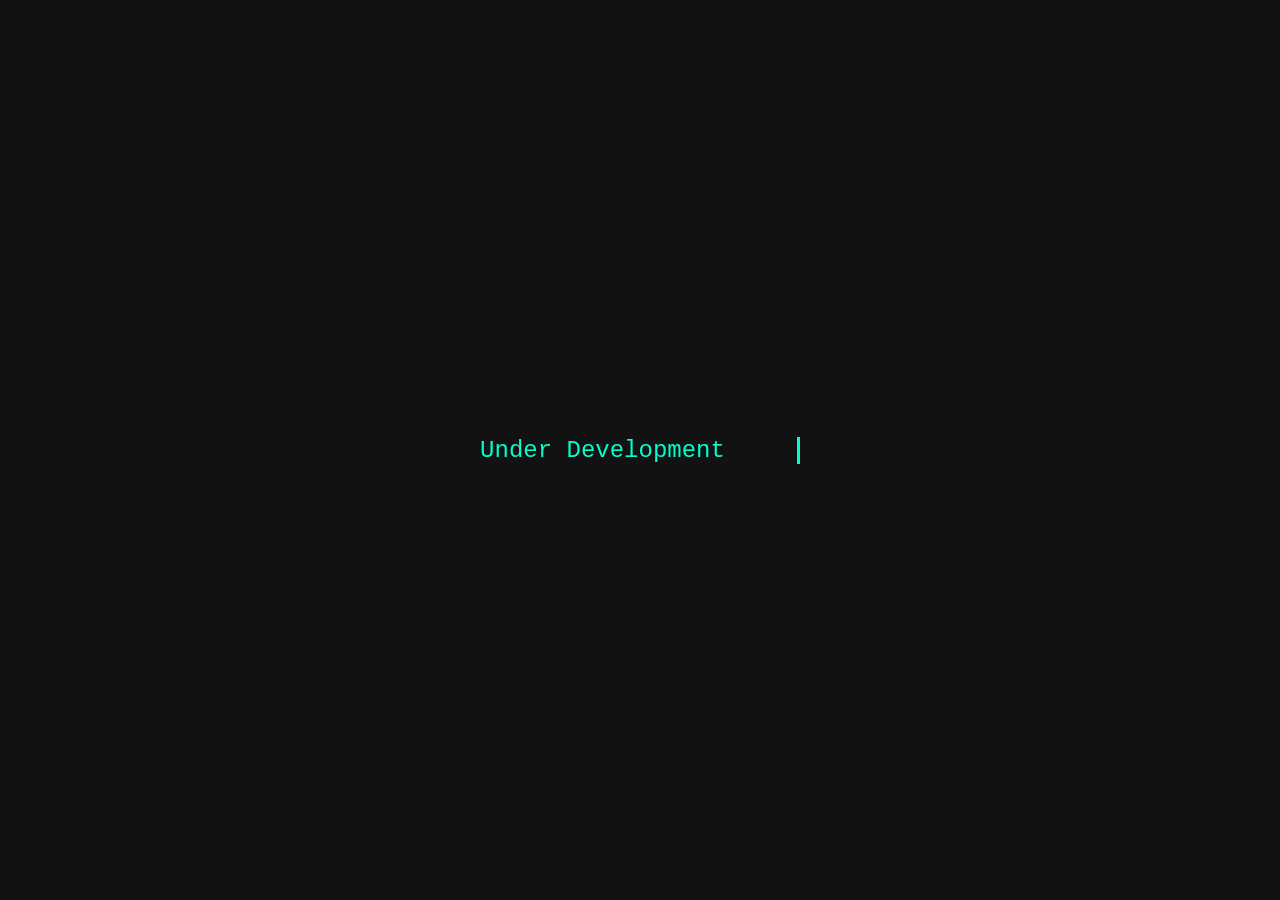
==== index.html @ 594271cf "Rename index (10).html to index.html" ====
<!DOCTYPE html>
<html lang="en">
<head>
    <meta charset="UTF-8">
    <meta name="viewport" content="width=device-width, initial-scale=1.0">
    <title>RGCloudLimited Hosting Website</title>
    <style>
        body {
            margin: 0;
            padding: 0;
            background: #121212;
            color: #00ffcc;
            font-family: 'Courier New', Courier, monospace;
            display: flex;
            align-items: center;
            justify-content: center;
            height: 100vh;
            overflow: hidden;
        }

        .typewriter {
            font-size: 1.5rem;
            white-space: nowrap;
            overflow: hidden;
            border-right: 3px solid #00ffcc;
            width: 22ch;
            animation: typing 4s steps(22, end), blink .75s step-end infinite;
        }

        @keyframes typing {
            from { width: 0; }
            to { width: 22ch; }
        }

        @keyframes blink {
            50% { border-color: transparent; }
        }
    </style>
</head>
<body>
    <div class="typewriter">
    Under Development
    </div>
</body>
</html>
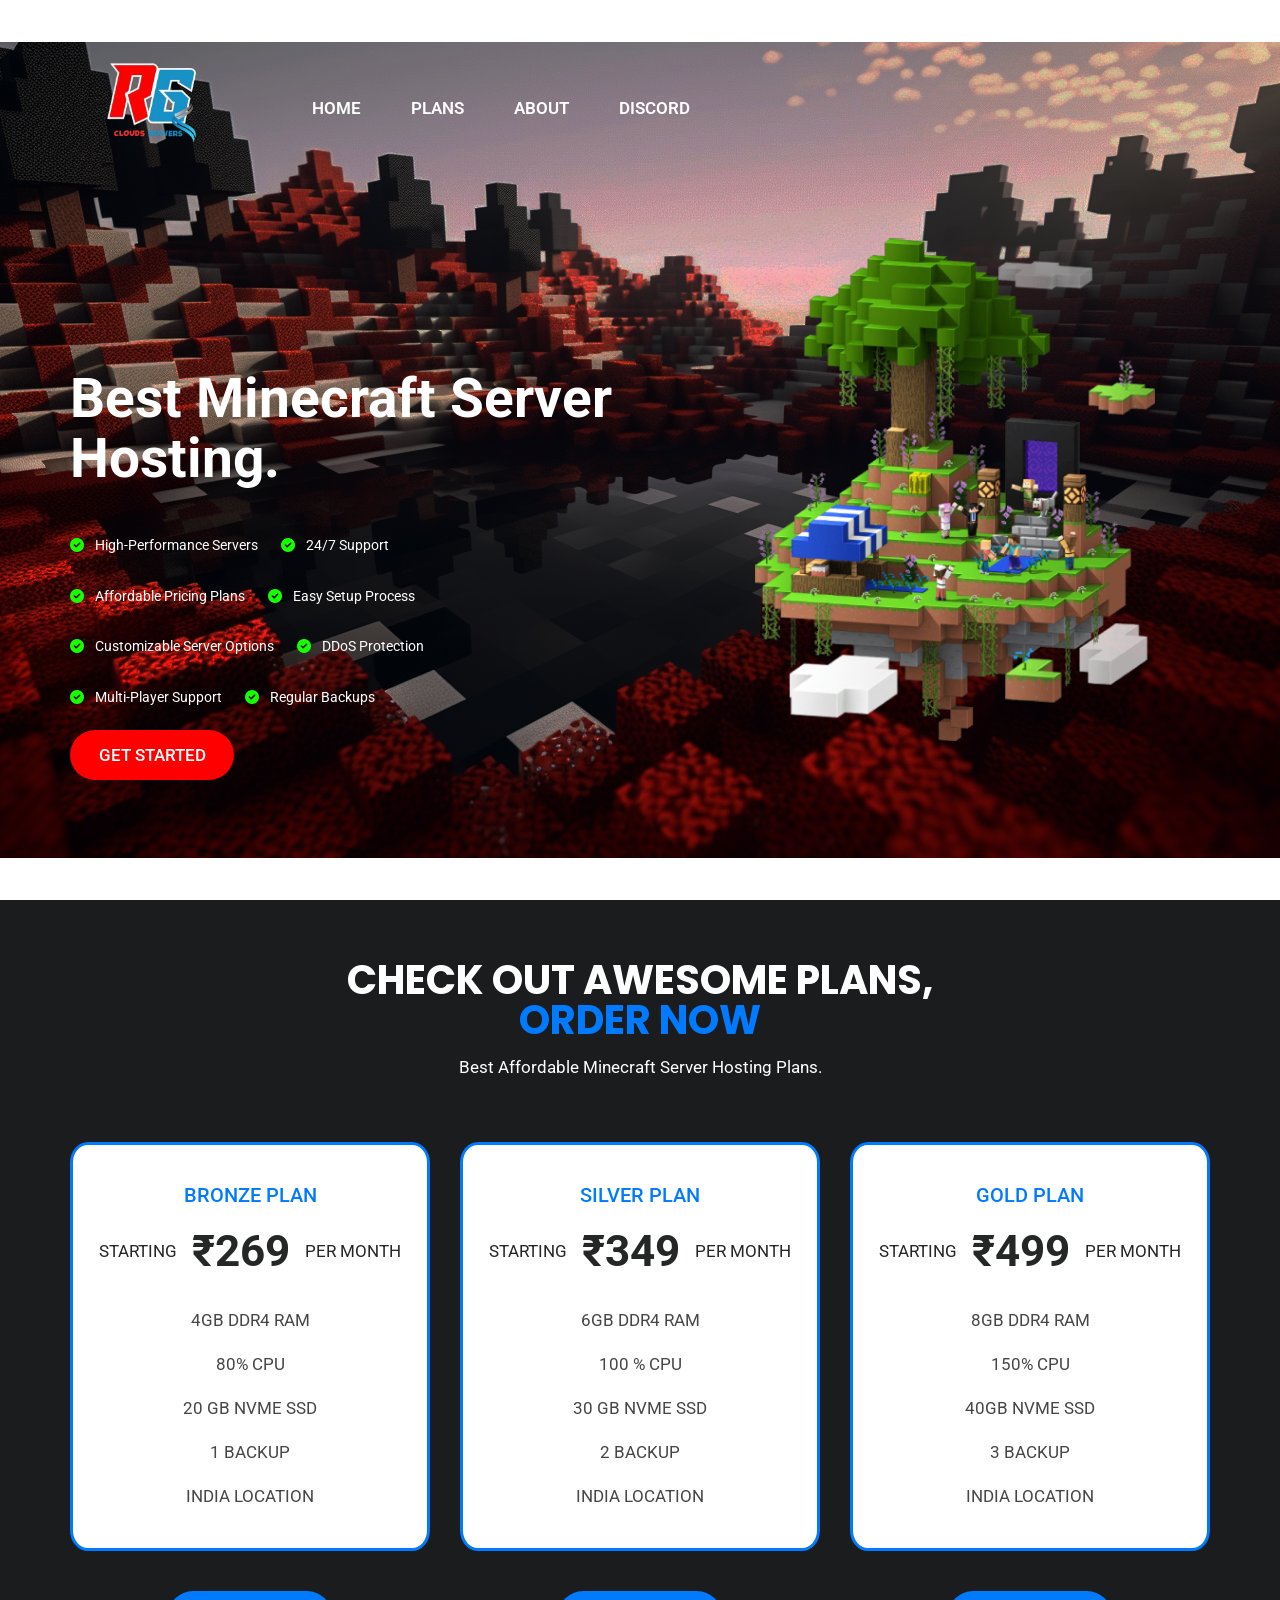
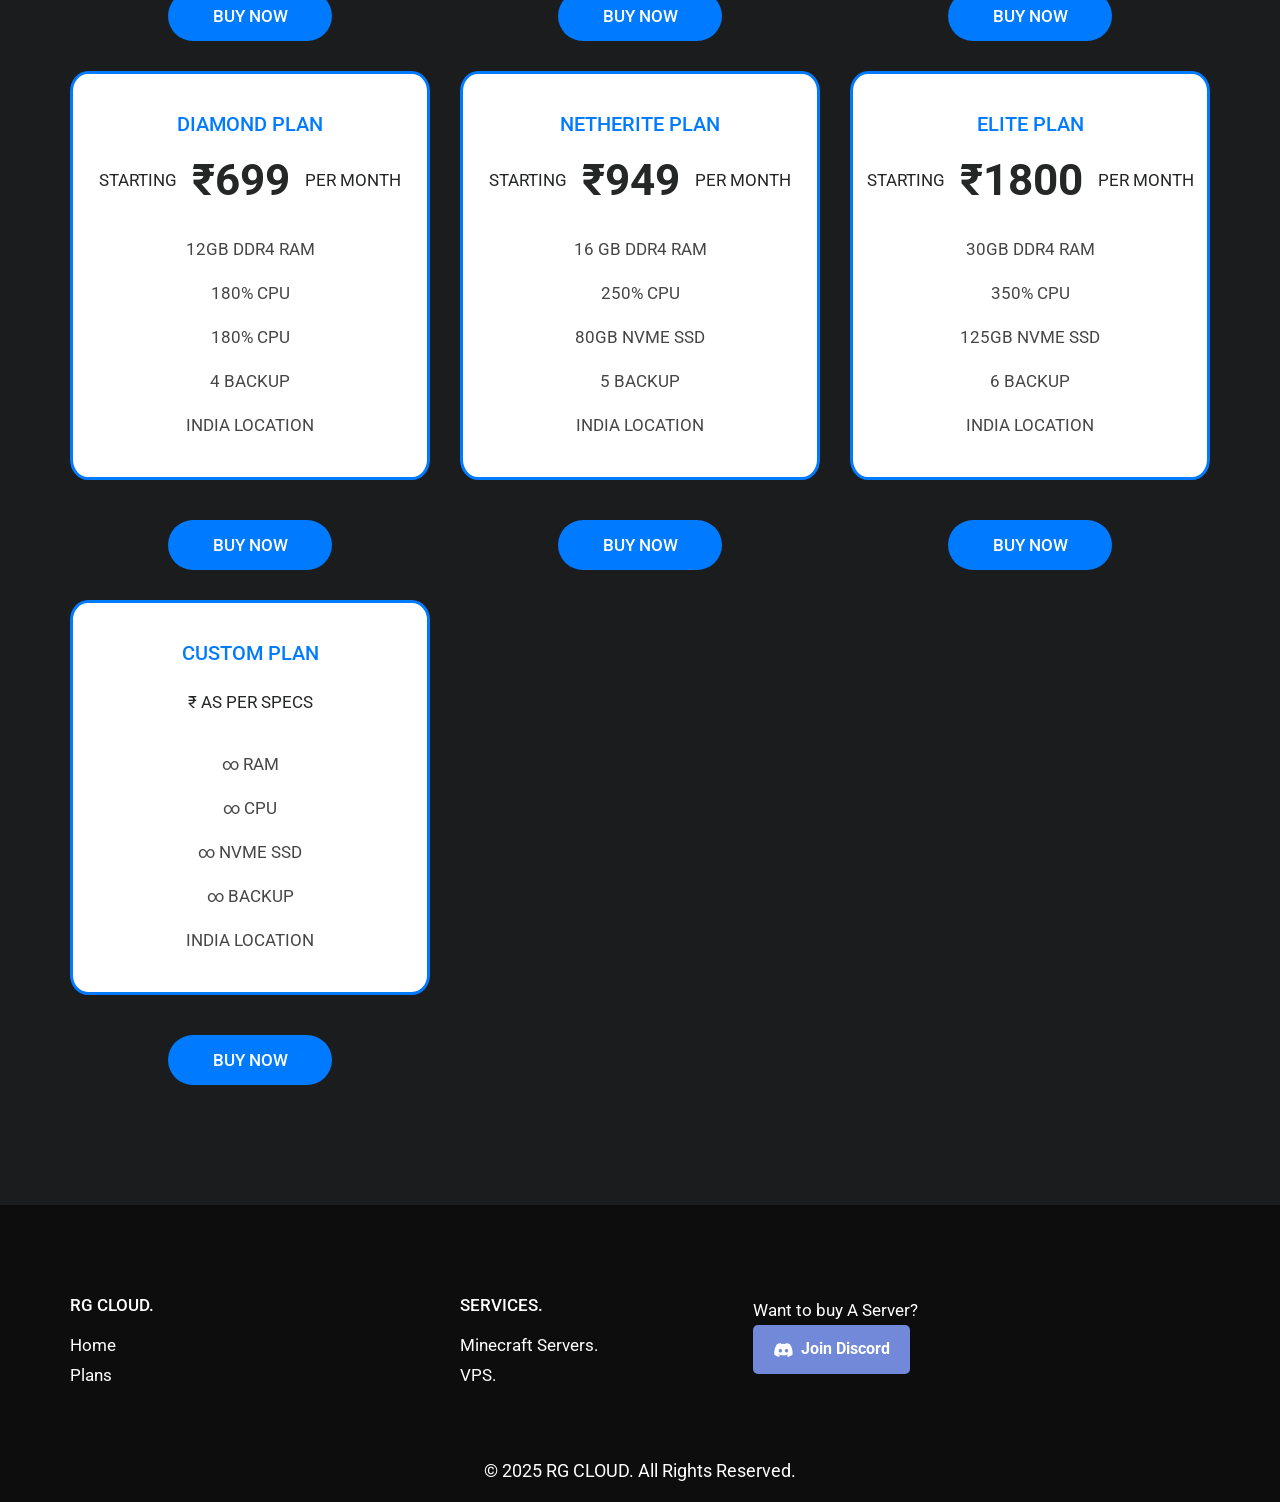
==== commit 4ff9aa2a: "Add files via upload" ====
--- a/index.html
+++ b/index.html
@@ -1,45 +1,355 @@
-<!DOCTYPE html>
-<html lang="en">
-<head>
-    <meta charset="UTF-8">
-    <meta name="viewport" content="width=device-width, initial-scale=1.0">
-    <title>RGCloudLimited Hosting Website</title>
-    <style>
-        body {
-            margin: 0;
-            padding: 0;
-            background: #121212;
-            color: #00ffcc;
-            font-family: 'Courier New', Courier, monospace;
-            display: flex;
-            align-items: center;
-            justify-content: center;
-            height: 100vh;
-            overflow: hidden;
-        }
-
-        .typewriter {
-            font-size: 1.5rem;
-            white-space: nowrap;
-            overflow: hidden;
-            border-right: 3px solid #00ffcc;
-            width: 22ch;
-            animation: typing 4s steps(22, end), blink .75s step-end infinite;
-        }
-
-        @keyframes typing {
-            from { width: 0; }
-            to { width: 22ch; }
-        }
-
-        @keyframes blink {
-            50% { border-color: transparent; }
-        }
-    </style>
-</head>
-<body>
-    <div class="typewriter">
-    Under Development
-    </div>
-</body>
-</html>
+<!DOCTYPE html>
+<html lang="en">
+   <head>
+      <!-- basic -->
+      <meta charset="utf-8">
+      <meta http-equiv="X-UA-Compatible" content="IE=edge">
+      <!-- mobile metas -->
+      <meta name="viewport" content="width=device-width, initial-scale=1">
+      <meta name="viewport" content="initial-scale=1, maximum-scale=1">
+      <!-- site metas -->
+      <title>RG Cloud</title>
+      <meta name="keywords" content="">
+      <meta name="description" content="">
+      <meta name="author" content="">
+      <!-- bootstrap css -->
+      <link rel="stylesheet" href="css/bootstrap.min.css">
+      <!-- style css -->
+      <link rel="stylesheet" href="css/style.css">
+      <!-- Responsive-->
+      <link rel="stylesheet" href="css/responsive.css">
+      <!-- fevicon -->
+      <link rel="icon" href="images/fevicon.png" type="image/gif" />
+      <!-- Tweaks for older IEs-->
+      <link rel="stylesheet" href="https://netdna.bootstrapcdn.com/font-awesome/4.0.3/css/font-awesome.css">
+      <link href="https://cdnjs.cloudflare.com/ajax/libs/font-awesome/6.0.0-beta3/css/all.min.css" rel="stylesheet">
+ 
+
+         <link href="https://cdnjs.cloudflare.com/ajax/libs/font-awesome/6.0.0-beta3/css/all.min.css" rel="stylesheet">
+    
+      <!--[if lt IE 9]>
+      <script src="https://oss.maxcdn.com/html5shiv/3.7.3/html5shiv.min.js"></script>
+      <script src="https://oss.maxcdn.com/respond/1.4.2/respond.min.js"></script><![endif]-->
+   </head>
+   <!-- body -->
+   <body class="main-layout">
+     
+      <!-- header -->
+      <div class="header">
+         <div class="container">
+            <div class="row d_flex">
+               <div class=" col-md-2 col-sm-3 col logo_section">
+                  <div class="full">
+                     <div class="center-desk">
+                        <div class="logo">
+                           <a href="index.html"><img src="images/logo.png" alt="#" /></a>
+                        </div>
+                     </div>
+                  </div>
+               </div>
+               <div class="col-md-8 col-sm-12">
+                  <nav class="navigation navbar navbar-expand-md navbar-dark ">
+                     <button class="navbar-toggler" type="button" data-toggle="collapse" data-target="#navbarsExample04" aria-controls="navbarsExample04" aria-expanded="false" aria-label="Toggle navigation">
+                     <span class="navbar-toggler-icon"></span>
+                     </button>
+                     <div class="collapse navbar-collapse" id="navbarsExample04">
+                        <ul class="navbar-nav mr-auto">
+                           <li class="nav-item active">
+                              <a class="nav-link" href="./index">Home</a>
+                           </li>
+                           <li class="nav-item">
+                              <a class="nav-link" href="#plans">Plans</a>
+                           </li>
+                           <li class="nav-item">
+                              <a class="nav-link" href="#about">About</a>
+                           </li>
+                           
+                        
+                           <li class="nav-item">
+                              <a class="nav-link" href="https://discord.com/invite/MTqr8beNM5">Discord</a>
+                           </li>
+                        </ul>
+                     </div>
+                  </nav>
+               </div>
+              
+               </div>
+            </div>
+         </div>
+      </div>
+      <!-- end header inner -->
+      <!-- top -->
+      <div class="full_bg">
+         <div class="slider_main">
+            <div class="container">
+               <div class="row">
+                  <div class="col-md-12">
+                     <!-- carousel code -->
+                     <div id="banner1" class="carousel slide">
+                        <ol class="carousel-indicators">
+                           <li data-target="#banner1" data-slide-to="0" class="active"></li>
+                           <li data-target="#banner1" data-slide-to="1"></li>
+                           <li data-target="#banner1" data-slide-to="2"></li>
+                        </ol>
+                        <div class="carousel-inner">
+                           <!-- first slide -->
+<div class="carousel-item active">
+   <div class="carousel-caption relative">
+      <div class="row">
+         <div class="col-md-6">
+            <div class="dream">
+               <h1>
+                  Best Minecraft Server <br>Hosting. 
+               </h1>
+               <ul style="list-style: none; padding: 0; margin-top: 15px;">
+                  <li style="display: inline; margin-right: 20px;">
+                     <i class="fas fa-check-circle" style="color: rgb(21, 255, 0); margin-right: 8px;"></i> High-Performance Servers
+                  </li>
+                  <li style="display: inline; margin-right: 20px;">
+                     <i class="fas fa-check-circle" style="color: rgb(21, 255, 0); margin-right: 8px;"></i> 24/7 Support
+                  </li>
+               </ul>
+               <br>
+               <ul style="list-style: none; padding: 0;">
+                  <li style="display: inline; margin-right: 20px;">
+                     <i class="fas fa-check-circle" style="color: rgb(21, 255, 0); margin-right: 8px;"></i> Affordable Pricing Plans
+                  </li>
+                  <li style="display: inline; margin-right: 20px;">
+                     <i class="fas fa-check-circle" style="color: rgb(21, 255, 0); margin-right: 8px;"></i> Easy Setup Process
+                  </li>
+               </ul>
+               <br>
+               <ul style="list-style: none; padding: 0;">
+                  <li style="display: inline; margin-right: 20px;">
+                     <i class="fas fa-check-circle" style="color: rgb(21, 255, 0); margin-right: 8px;"></i> Customizable Server Options
+                  </li>
+                  <li style="display: inline; margin-right: 20px;">
+                     <i class="fas fa-check-circle" style="color: rgb(21, 255, 0); margin-right: 8px;"></i> DDoS Protection
+                  </li>
+               </ul>
+               <br>
+               <ul style="list-style: none; padding: 0;">
+                  <li style="display: inline; margin-right: 20px;">
+                     <i class="fas fa-check-circle" style="color: rgb(21, 255, 0); margin-right: 8px;"></i> Multi-Player Support
+                  </li>
+                  <li style="display: inline; margin-right: 20px;">
+                     <i class="fas fa-check-circle" style="color: rgb(21, 255, 0); margin-right: 8px;"></i> Regular Backups
+                  </li>
+               </ul>
+             
+               <a class="read_more" href="#plans">Get Started</a>    
+            </div>
+         </div>
+         <div class="col-md-6">
+            <div class="dream_img">
+               <figure><img src="images/dream_img.png" alt="#"/></figure>
+            </div>
+         </div>
+      </div>
+   </div>
+</div>
+
+                        </div>
+                    
+                        
+                     </div>
+                  </div>
+               </div>
+            </div>
+         </div>
+      </div>
+      <!-- end banner -->
+      <!-- order -->
+      <div id="plans" class="order">
+         <div class="container">
+            <div class="row">
+               <div class="col-md-8 offset-md-2">
+                  <div class="titlepage text_align_center">
+                     <h2>Check Out Awesome Plans, <br> <span class="blue_light">Order Now</span></h2>
+                     <p>Best Affordable Minecraft Server Hosting Plans.
+                     </p>
+                  </div>
+               </div>
+            </div>
+            <div class="row">
+               <div class="col-md-4">
+                  <div id="ho_co" class="order-box_main">
+                     <div class="order-box text_align_center">
+                        <h3>Bronze Plan</h3>
+                        <p>STARTING  <span>₹269</span> PER MONTH</p>                    
+                        <ul class="supp">
+                           <li>4GB DDR4 RAM</li>
+                           <li>80% CPU</li>
+                           <li>20 GB NVME SSD </li>
+                           <li>1 BACKUP </li>
+                           <li> INDIA LOCATION</li>
+                        </ul>
+                     </div>
+                     <a class="read_more" href="Javascript:void(0)">Buy Now</a>
+                  </div>
+               </div>
+               <div class="col-md-4">
+                  <div id="ho_co" class="order-box_main">
+                     <div class="order-box text_align_center">
+                        <h3>Silver Plan</h3>
+                        <p>STARTING  <span>₹349</span> PER MONTH</p>
+                        <ul class="supp">
+                           <li> 6GB DDR4 RAM</li>
+                           <li>100 % CPU</li>
+                           <li> 30 GB NVME SSD</li>
+                           <li>2 BACKUP</li>
+                           <li>INDIA LOCATION</li>
+                        </ul>
+                     </div>
+                     <a class="read_more" href="Javascript:void(0)">Buy Now</a>
+                  </div>
+               </div>
+               <div class="col-md-4">
+                  <div id="ho_co" class="order-box_main">
+                     <div class="order-box text_align_center">
+                        <h3>Gold Plan</h3>
+                        <p>STARTING  <span>₹499</span> PER MONTH</p>
+                        <ul class="supp">
+                           <li> 8GB DDR4 RAM</li>
+                           <li>150% CPU</li>
+                           <li>40GB NVME SSD </li>
+                           <li> 3 BACKUP </li>
+                           <li>INDIA LOCATION</li>
+                        </ul>
+                     </div>
+                     <a class="read_more" href="Javascript:void(0)">Buy Now</a>
+                  </div>
+               </div>
+               <div class="col-md-4">
+                  <div id="ho_co" class="order-box_main">
+                     <div class="order-box text_align_center">
+                        <h3>Diamond Plan</h3>
+                        <p>STARTING  <span>₹699</span> PER MONTH</p>
+                        <ul class="supp">
+                           <li>12GB DDR4 RAM </li>
+                           <li> 180% CPU </li>
+                           <li> 180% CPU </li>
+                           <li>4 BACKUP</li>
+                           <li>INDIA LOCATION</li>
+                        </ul>
+                     </div>
+                     <a class="read_more" href="Javascript:void(0)">Buy Now</a>
+                  </div>
+               </div>
+               <div class="col-md-4">
+                  <div id="ho_co" class="order-box_main">
+                     <div class="order-box text_align_center">
+                        <h3>Netherite Plan</h3>
+                        <p>STARTING  <span>₹949</span> PER MONTH</p>
+                        <ul class="supp">
+                           <li>16 GB DDR4 RAM</li>
+                           <li> 250% CPU</li>
+                           <li> 80GB NVME SSD</li>
+                           <li>5 BACKUP </li>
+                           <li>INDIA LOCATION</li>
+                        </ul>
+                     </div>
+                     <a class="read_more" href="Javascript:void(0)">Buy Now</a>
+                  </div>
+               </div>
+               <div class="col-md-4">
+                  <div id="ho_co" class="order-box_main">
+                     <div class="order-box text_align_center">
+                        <h3>Elite Plan</h3>
+                        <p>STARTING  <span>₹1800</span> PER MONTH</p>
+                        <ul class="supp">
+                           <li>30GB DDR4 RAM</li>
+                           <li>350% CPU</li>
+                           <li>125GB NVME SSD </li>
+                           <li>6 BACKUP</li>
+                           <li>INDIA LOCATION</li>
+                        </ul>
+                     </div>
+                     <a class="read_more" href="Javascript:void(0)">Buy Now</a>
+                  </div>
+               </div>
+               <div class="col-md-4">
+                  <div id="ho_co" class="order-box_main">
+                     <div class="order-box text_align_center">
+                        <h3>Custom Plan</h3>
+                        <p>₹ AS PER SPECS</p>
+                        <ul class="supp">
+                           <li>∞ RAM</li>
+                           <li>∞ CPU </li>
+                           <li>∞ NVME SSD</li>
+                           <li> ∞ BACKUP</li>
+                           <li>INDIA LOCATION</li>
+                        </ul>
+                     </div>
+                     <a class="read_more" href="Javascript:void(0)">Buy Now</a>
+                  </div>
+            </div>
+         </div>
+      </div>
+      <!-- end order -->
+      
+      <!--  footer -->
+      <footer>
+         <div id="about"   class="footer">
+            <div class="container">
+               <div class="row">
+                
+                  <div class="col-lg-4 col-md-6 col-sm-6">
+                     <div class="infoma">
+                        <h3>RG CLOUD.</h3>
+                        <ul class="menu_footer">
+                           <li><a href="#">Home</a></li>
+                           <li><a href="#plans">Plans</a></li>
+                           
+                          
+                        </ul>
+
+                     </div>
+                  </div>
+                  <div class="col-lg-3 col-md-6 col-sm-6">
+                     <div class="infoma">
+                        <h3>Services.</h3>
+                        <ul class="commodo">
+                           <li>Minecraft Servers.</li>
+                           <li>VPS.</li>
+                         
+                        </ul>
+                        
+
+                     </div>
+                  </div>
+                  <div class="col-lg-2 col-md-6 col-sm-6">
+                     <div class="infoma text_align_left">
+                   
+                        <ul class="commodo">
+                           <li>Want to buy A Server?</li>
+                         
+                         
+                           <div class="button-wrapper">
+                              <a href="https://discord.com/invite/MTqr8beNM5" class="discord-btn">
+                                  <i class="fa-brands fa-discord"></i> Join Discord
+                              </a>
+                          </div>
+                       
+                     </div>
+                  </div>
+               </div>
+            </div>
+            <div class="copyright">
+               <div class="container">
+                  <div class="row">
+                     <div class="col-md-12">
+                        <p>© 2025 RG CLOUD. All Rights Reserved.</a></p>
+                     </div>
+                  </div>
+               </div>
+            </div>
+         </div>
+      </footer>
+      <!-- end footer -->
+   </body>
+</html>
+
+<script src="https://code.jquery.com/jquery-3.6.0.min.js"></script>
+    <script src="https://cdn.jsdelivr.net/npm/bootstrap@4.6.2/dist/js/bootstrap.bundle.min.js"></script>
+    
--- a/css/style.css
+++ b/css/style.css
@@ -0,0 +1,638 @@
+
+
+
+@import url('https://fonts.googleapis.com/css?family=Poppins:100,100i,200,200i,300,300i,400,400i,500,500i,600,600i,700,700i,800,800i,900,900i');
+@import url('https://fonts.googleapis.com/css?family=Roboto:300,400,500,700,900&display=swap');
+
+
+
+@import url(animate.min.css);
+@import url(normalize.css);
+@import url(icomoon.css);
+@import url(font-awesome.min.css);
+@import url(owl.carousel.min.css);
+@import url(nice-select.css);
+
+
+
+* {
+     box-sizing: border-box !important;
+}
+
+.container {
+     max-width: 1170px;
+}
+
+html {
+     scroll-behavior: smooth;
+}
+
+body {
+     color: #666666;
+     font-size: 14px;
+     font-family: 'Roboto', sans-serif;
+     line-height: 1.80857;
+     font-weight: normal;
+}
+
+a {
+     color: #1f1f1f;
+     text-decoration: none !important;
+     outline: none !important;
+     -webkit-transition: all .3s ease-in-out;
+     -moz-transition: all .3s ease-in-out;
+     -ms-transition: all .3s ease-in-out;
+     -o-transition: all .3s ease-in-out;
+     transition: all .3s ease-in-out;
+}
+
+h1,
+h2,
+h3,
+h4,
+h5,
+h6 {
+     letter-spacing: 0;
+     font-weight: normal;
+     position: relative;
+     padding: 0;
+     font-weight: normal;
+     line-height: normal;
+     color: #111111;
+     margin: 0
+}
+
+h1 {
+     font-size: 24px;
+}
+
+h2 {
+     font-size: 22px;
+     font-family: 'Poppins', sans-serif;
+}
+
+h3 {
+     font-size: 18px;
+}
+
+h4 {
+     font-size: 16px
+}
+
+h5 {
+     font-size: 14px
+}
+
+h6 {
+     font-size: 13px
+}
+
+*,
+*::after,
+*::before {
+     -webkit-box-sizing: border-box;
+     -moz-box-sizing: border-box;
+     box-sizing: border-box;
+}
+
+h1 a,
+h2 a,
+h3 a,
+h4 a,
+h5 a,
+h6 a {
+     color: #0056b3;
+     text-decoration: none!important;
+     opacity: 1
+     
+}
+
+button:focus {
+     outline: none;
+}
+
+ul,
+li,
+ol {
+     margin: 0px;
+     padding: 0px;
+     list-style: none;
+}
+
+p {
+     margin: 0px;
+     font-weight: 400;
+     font-size: 17px;
+     line-height: 30px;
+}
+
+a {
+     color: #222222;
+     text-decoration: none;
+     outline: none !important;
+}
+
+a,
+.btn {
+     text-decoration: none !important;
+     outline: none !important;
+     -webkit-transition: all .3s ease-in-out;
+     -moz-transition: all .3s ease-in-out;
+     -ms-transition: all .3s ease-in-out;
+     -o-transition: all .3s ease-in-out;
+     transition: all .3s ease-in-out;
+}
+
+img {
+     max-width: 100%;
+     height: auto;
+}
+
+ :focus {
+     outline: 0;
+}
+
+.form-control:focus {
+     border-color: #ffffff !important;
+     box-shadow: 0 0 0 .2rem rgba(255, 255, 255, .25);
+}
+
+.navbar-form input {
+     border: none !important;
+}
+
+blockquote {
+     margin: 20px 0 20px;
+     padding: 30px;
+}
+
+button {
+     border: 0;
+     margin: 0;
+     padding: 0;
+     cursor: pointer;
+}
+
+.full {
+     float: left;
+     width: 100%;
+}
+
+.full {
+     width: 100%;
+     float: left;
+     margin: 0;
+     padding: 0;
+}
+
+.titlepage {
+     padding-bottom: 60px;
+}
+
+.titlepage h2 {
+     font-size: 40px;
+     color: rgb(255, 255, 255);
+     line-height: 40px;
+     font-weight: bold;
+     padding: 0;
+     display: inline-block;
+     text-transform: uppercase;
+}
+
+.blue_light {
+     color: #007bff;
+}
+
+.d_flex {
+     display: flex;
+     align-items: center;
+     flex-wrap: wrap;
+}
+
+.read_more {
+     font-size: 17px;
+     background-color:  #007bff;
+     color: #fff;
+     width: 100%;
+     max-width: 164px;
+     text-align: center;
+     display: inline-block;
+     transition: ease-in all 0.5s;
+     font-weight: 500;
+     border-radius: 50px;
+     height: 50px;
+     line-height: 50px;
+     text-transform: uppercase;
+     margin-top: 20px; 
+ }
+ 
+.read_more:hover {
+     background: #007bff;
+     color: #fff;
+     transition: ease-in all 0.5s;
+}
+
+.text_align_left {
+     text-align: left;
+}
+
+.text_align_right {
+     text-align: right;
+}
+
+.text_align_center {
+     text-align: center;
+}
+
+
+
+
+
+/*-- header --*/
+
+.header {
+     background: transparent;
+     width: 100%;
+     z-index: 999;
+     height: 102px;
+     padding: 25px 0;
+     position: absolute;
+     
+}
+
+.navigation.navbar {
+     float: right;
+     padding: 0;
+     margin-right: 300px; 
+}
+
+.navigation.navbar-dark .navbar-nav .nav-link {
+     padding: 0px 25px;
+     color: #ffffff;
+     font-size: 17px;
+     line-height: 20px;
+     font-weight: 600;
+     text-transform: uppercase;
+     
+}
+
+.navigation.navbar-dark .navbar-nav .nav-link:focus,
+.navigation.navbar-dark .navbar-nav .nav-link:hover {
+     color: red;
+}
+
+
+.di_no {
+     display: none;
+}
+
+
+
+
+/** end header **/
+
+
+/** banner section **/
+
+.full_bg {
+     background: url(../images/banner2.png);
+     background-size: cover;
+     background-position: center;
+     background-repeat: no-repeat;
+     height: 100vh;
+     padding-bottom: 100px;
+}
+
+.slider_main {
+     padding-top: 10%;
+}
+
+.relative {
+     position: inherit;
+     left: 0;
+     right: 0;
+     text-align: left;
+     padding: 0;
+     bottom: 0;
+}
+
+.carousel-item {
+     height: 100%;
+     width: 100%;
+}
+
+.dream .read_more {
+     border: none;
+     background: #fe0000;
+     color: #fff;
+}
+
+.dream .read_more:hover {
+     background: #940000;
+     color: #fff;
+     
+}
+
+.dream .read_more:focus {
+     box-shadow: none;
+}
+
+.dream h1 {
+     padding: 0;
+     font-size: 55px;
+     line-height: 60px;
+     color: #fff;
+     font-weight: bold;
+     padding-bottom: 30px;
+    
+     margin-top: 140px; /* Add this line to lower the h1 */
+ }
+ 
+
+ .dream_img figure {
+     position: relative; /* Ensures `left` works */
+     right: -100px;
+     animation: perfect-circle 10s linear infinite;
+}
+@keyframes perfect-circle {
+     0% {
+         transform: rotate(0deg) translate(10px) rotate(0deg); /* Smaller circle */
+     }
+     100% {
+         transform: rotate(360deg) translate(10px) rotate(-360deg);
+     }
+ }
+ 
+#banner1 .carousel-indicators {
+     display: none;
+}
+
+#banner1 .carousel-control-prev,
+#banner1 .carousel-control-next {
+     width: 70px;
+     height: 70px;
+     background-color: #2e428b;
+     color: #fff;
+     font-size: 15px;
+     opacity: 1;
+     border-radius: 50px;
+     top: 100%;
+}
+
+#banner1 .carousel-control-next {
+     right: inherit;
+     left: 7%;
+}
+
+#banner1 .carousel-control-next:focus,
+#banner1 .carousel-control-next:hover,
+#banner1 .carousel-control-prev:focus,
+#banner1 .carousel-control-prev:hover {
+     background-color: #43eee4;
+     color: #fff;
+}
+
+
+/** end banner section **/
+
+
+
+
+/** order **/
+
+.order {
+     background: #1b1c1d;
+     padding-top: 60px;
+}
+
+.order .titlepage p {
+     color: #ffffff;
+     padding-top: 10px;
+}
+
+.order-box_main {
+     margin-bottom: 30px;
+}
+
+.order-box {
+     border: #007bff solid 3px;
+     background: #fff;
+     border-radius: 5%;
+     margin-bottom: 40px;
+     transition: ease-in all 0.5s;
+     padding: 40px 10px;
+     cursor: pointer
+     
+     
+}
+.discord-btn {
+     display: inline-flex;
+     align-items: center;
+     padding: 10px 20px;
+     background-color: #7289da; /* Discord purple color */
+     color: white;
+     text-decoration: none;
+     border-radius: 5px;
+     font-size: 16px;
+     font-weight: bold;
+     transition: background-color 0.3s ease;
+ }
+ 
+ .discord-btn:hover {
+     background-color: #5b6eae; /* Darker shade of Discord purple */
+ }
+ 
+ .discord-btn i {
+     margin-right: 8px;
+ }
+ 
+.order-box h3 {
+     color:  #007bff;
+     font-size: 20px;
+     line-height: 20px;
+     font-weight: 500;
+     text-transform: uppercase;
+     padding-bottom: 15px;
+     transition: ease-in all 0.5s;
+}
+
+.order-box p {
+     padding-top: 9px;
+     color: #252626;
+     display: flex;
+     align-items: center;
+     justify-content: center;
+     padding-bottom: 15px;
+}
+
+.order-box p span {
+     font-size: 44px;
+     line-height: 44px;
+     font-weight: bold;
+     padding: 0 15px;
+}
+
+.order-box a {
+     border: #7381b1 solid 1px;
+     padding: 6px 20px;
+     margin: 0 auto;
+     border-radius: 30px;
+     color: #464647;
+     transition: ease-in all 0.5s;
+}
+
+.order-box a:hover {
+     background-color: #2e3192;
+     color: #fff;
+     transition: ease-in all 0.5s;
+}
+
+ul.supp li {
+     font-size: 17px;
+     color: #464647;
+     line-height: 23px;
+     padding-top: 21px;
+}
+
+.order-box_main .read_more {
+     margin: 0 auto;
+     display: block;
+}
+
+#ho_co:hover .order-box h3 {
+     color: red;
+     transition: ease-in all 0.5s;
+}
+
+#ho_co:hover .order-box {
+     border: red solid 3px;
+     transition: ease-in all 0.5s;
+}
+
+#ho_co:hover .read_more {
+     background-color: red;
+     transition: ease-in all 0.5s;
+}
+
+
+/** end order **/
+
+
+
+
+
+/** footer **/
+
+.footer {
+     margin-top: 90px;
+     padding-top: 90px;
+     background: #0e0d0d;
+     text-align: center;
+}
+
+.form_subscri {
+     margin-right: 31px;
+}
+
+.infoma {
+     display: block;
+     padding-bottom: 20px;
+}
+
+ul.commodo li {
+     color: #fff;
+     font-size: 17px;
+     text-align: left;
+     line-height: 30px;
+     display: block;
+}
+
+.infoma h3 {
+     text-align: left;
+     font-weight: 500;
+     font-size: 17px;
+     line-height: 20px;
+     color: #fff;
+     padding-bottom: 15px;
+     text-transform: uppercase;
+}
+
+ul.menu_footer li a {
+     color: #fff;
+     font-size: 17px;
+     text-align: left;
+     line-height: 30px;
+     display: block;
+}
+
+ul.menu_footer li a:hover {
+     color: #43eee4;
+}
+
+ul.conta {
+     padding-top: 12px;
+}
+
+ul.conta li {
+     color: #fff;
+     text-align: left;
+     padding-bottom: 15px;
+     font-size: 25px;
+     line-height: 18px;
+     display: flex;
+     align-items: center;
+}
+
+ul.conta li:last-child {
+     padding-right: 0;
+}
+
+ul.conta li i {
+     padding-right: 15px;
+     text-align: center;
+     font-size: 21px;
+     color: #fff;
+}
+
+ul.conta li a {
+     display: none;
+}
+
+.copyright {
+     margin-top: 50px;
+     padding-bottom: 20px;
+}
+
+.copyright p {
+     color: #fff;
+     font-size: 18px;
+     line-height: 22px;
+     text-align: center;
+     font-weight: normal;
+}
+
+.copyright a {
+     color: #fff;
+}
+
+.copyright a:hover {
+     color: #43eee4;
+}
+
+
+/** end footer **/
+
+
+/**  inner page css **/
+
+.inner_page .header {
+     position: inherit;
+     background: #2e3192;
+     box-shadow: 0px 0px 9px 0px #2e3192;
+     margin-bottom: 10px;
+}
+
+.hosting_page .footer {
+     margin-top: 60px;
+}
+
--- a/css/responsive.css
+++ b/css/responsive.css
@@ -0,0 +1,379 @@
+/*--------------------------------------------------------------------- 
+File Name: responsive.css 
+---------------------------------------------------------------------*/
+
+@media (min-width: 1200px) and (max-width: 1500px) {
+    .full_bg {
+        padding-top:100px;
+        background: url(../images/banner2.png);
+        background-repeat: no-repeat;
+        background-position: center;
+     
+    }
+}
+
+@media (min-width: 992px) and (max-width: 1199px) {
+    .full_bg {
+        padding-top:100px;
+        background: url(../images/banner2.png);
+        background-repeat: no-repeat;
+        background-position: center;
+     
+    }
+}
+
+@media (min-width: 768px) and (max-width: 991px) {
+    .full_bg {
+        padding-top:100px;
+        background: url(../images/banner2.png);
+        background-repeat: no-repeat;
+        background-position: center;
+     
+    }
+    .navigation.navbar-dark .navbar-nav .nav-link {
+        padding: 0px 13px;
+    }
+    ul.email li {
+        padding-right: 13px;
+    }
+    #banner1 .carousel-control-next {
+        left: 10%;
+    }
+    .titlepage h2 {
+        font-size: 32px;
+    }
+    .domain-price strong {
+        font-size: 14px;
+    }
+    .order-box p {
+        font-size: 15px;
+    }
+    .order-box p span {
+        font-size: 24px;
+        padding: 0 9px;
+        line-height: 30px;
+    }
+}
+
+@media (min-width: 576px) and (max-width: 767px) {
+    .full_bg {
+        padding-top:100px;
+        background: url(../images/banner2.png);
+        background-repeat: no-repeat;
+        background-position: center;
+     
+    }
+    #banner1 .carousel-control-next {
+        left: 13%;
+    }
+    .dream_img {
+        padding-top: 30px;
+    }
+    .titlepage h2 {
+        font-size: 36px;
+    }
+    .domain-price span {
+        font-size: 12px;
+    }
+    .domain-price strong {
+        font-size: 12px;
+    }
+    .navigation.navbar {
+        float: right;
+        display: inherit !important;
+        padding: 0;
+        width: 100%;
+    }
+    .navigation .navbar-collapse {
+        background: #2e3192;
+        padding: 20px;
+        margin-top: 24px;
+        position: absolute;
+        width: 100%;
+        z-index: 999;
+        box-shadow: 0 0 59px rgba(30, 30, 29, 0.25);
+    }
+    .navigation.navbar-dark .navbar-nav .nav-link {
+        padding: 10px 0;
+        color: #fff;
+    }
+    .navigation.navbar-dark .navbar-toggler {
+        border: inherit;
+        float: right;
+        padding: 0;
+        width: 100%;
+        outline: inherit;
+        margin-top: -49px;
+    }
+    .navigation.navbar-dark .navbar-toggler-icon {
+        background: url(../images/menu_icon.png);
+        background-repeat: no-repeat;
+        width: 48px;
+        float: right;
+    }
+    .d_none {
+        display: none;
+    }
+}
+
+@media (max-width: 575px) {
+    .full_bg {
+        padding-top:100px;
+        background: url(../images/banner2.png);
+        background-repeat: no-repeat;
+        background-position: center;
+     
+    }
+     /* Scrollbar styling for smaller viewports */
+     ::-webkit-scrollbar {
+        width: 4px;
+    }
+
+    ::-webkit-scrollbar-thumb {
+        background: #888;
+        border-radius: 10px;
+    }
+
+    ::-webkit-scrollbar-track {
+        background: #f1f1f1;
+    }
+
+    body, html {
+        scrollbar-width: thin;
+        scrollbar-color: #888 #2c2b2b;
+    }
+    .dream h1 {
+        font-size: 30px;
+        line-height: 30px;
+        text-align: center;
+    }
+    .dream .read_more {
+        margin: 10px auto; /* Center the button horizontally */
+        display: block; /* Makes the button a block element */
+        text-align: center; /* Ensures content inside the button is centered */
+    }
+    .slider_main {
+        padding-top: 20%;
+    }
+    .dream_img {
+        display: none;
+    }
+    .logo {
+        float: left;
+    
+    }
+    #banner1 .carousel-control-next {
+        left: 24%;
+    }
+    .titlepage h2 {
+        line-height: 35px;
+        font-size: 32px;
+    }
+    .domain-price {
+        padding-bottom: 10px;
+    }
+    .navigation.navbar {
+        float: right;
+        display: inherit !important;
+        padding: 0;
+        left: 85%;
+        width: 100%;
+        margin-top: -350px;
+    }
+     /* Apply transition only for the expansion */
+     .navigation .navbar-collapse {
+        background: #1b1c1d;
+        padding: 20px;
+        margin-top: 70px;
+        position: absolute;
+        width: 100%;
+        z-index: 999;
+        box-shadow: 0 0 59px rgba(30, 30, 29, 0.25);
+        
+        overflow: hidden;
+        max-height: 0; /* Start collapsed */
+        opacity: 0; /* Start hidden */
+        visibility: hidden; /* Ensure hidden when collapsed */
+        transition: none; /* Disable transition when collapsed */
+    }
+
+    /* When the navbar is expanded */
+    .navigation .navbar-collapse.show {
+        max-height: 500px; /* Set a value that is greater than the height of the collapsed state */
+        opacity: 1; /* Fully visible */
+        visibility: visible; /* Make it visible */
+        transition: max-height 0.3s ease-in-out, opacity 0.3s ease-in-out; /* Apply transition only when opening */
+    }
+    
+    .navigation.navbar-dark .navbar-nav .nav-link {
+        padding: 10px 0px;
+        color: #ffffff;
+        font-size: 17px;
+        line-height: 20px;
+        font-weight: 600;
+        text-transform: uppercase;
+        text-align: center;
+        
+   }
+    .navigation.navbar-dark .navbar-toggler {
+        float: right;
+        border: inherit;
+        margin-top: 1px;
+        padding: 0;
+        outline: inherit;
+    }
+    .navigation.navbar-dark .navbar-toggler-icon {
+        background: url(../images/menu_icon.png);
+        background-repeat: no-repeat;
+        width: 48px;
+    }
+    .d_none {
+        display: none;
+    }
+
+    .footer {
+     margin-top: 90px;
+     padding-top: 90px;
+     background: #0e0d0d;
+     text-align: center;
+}
+
+.form_subscri {
+     margin-right: 31px;
+     
+     
+}
+
+.infoma {
+     display: block;
+     padding-bottom: 20px;
+     
+     
+}
+
+ul.commodo li {
+     color: #fff;
+     font-size: 17px;
+     text-align: left;
+     line-height: 30px;
+     display: block;
+     text-align: center;
+}
+
+.infoma h3 {
+     text-align: left;
+     font-weight: 500;
+     font-size: 27px;
+     line-height: 20px;
+     color: #fff;
+     padding-bottom: 15px;
+     text-transform: uppercase;
+     text-align: center;
+}
+
+ul.menu_footer li a {
+     color: #fff;
+     font-size: 20px;
+     text-align: left;
+     line-height: 30px;
+     display: block;
+     text-align: center;
+}
+
+ul.menu_footer li a:hover {
+     color: #43eee4;
+}
+
+ul.conta {
+     padding-top: 12px;
+}
+
+ul.conta li {
+     color: #fff;
+     text-align: left;
+     padding-bottom: 15px;
+     font-size: 14px;
+     line-height: 18px;
+     display: flex;
+     align-items: center;
+     
+}
+
+ul.conta li:last-child {
+     padding-right: 0;
+}
+
+ul.conta li i {
+     padding-right: 15px;
+     text-align: center;
+     font-size: 21px;
+     color: #fff;
+     text-align: center;
+     
+}
+
+ul.conta li a {
+     display: none;
+}
+
+.copyright {
+     margin-top: 50px;
+     padding-bottom: 20px;
+}
+
+.copyright p {
+     color: #fff;
+     font-size: 18px;
+     line-height: 22px;
+     text-align: center;
+     font-weight: normal;
+}
+
+.copyright a {
+     color: #fff;
+}
+
+.copyright a:hover {
+     color: #43eee4;
+}
+
+/* Ensure the body and html elements take up full height */
+html, body {
+    height: 100%;
+    margin: 0;
+}
+
+/* The button-wrapper will take up full height and center content */
+.button-wrapper {
+    display: flex;
+    justify-content: center;  /* Horizontally center */
+    align-items: center;      /* Vertically center */
+    height: 100%;             /* Full height of the viewport */
+}
+
+/* Style for the button */
+.discord-btn {
+    display: inline-flex;
+    align-items: center;
+    justify-content: center;
+    padding: 12px 24px;
+    background-color: #7289da; /* Discord purple */
+    color: white;
+    text-decoration: none;
+    border-radius: 5px;
+    font-size: 16px;
+    font-weight: bold;
+    transition: background-color 0.3s ease;
+}
+
+.discord-btn:hover {
+    background-color: #7289da; /* Darker purple on hover */
+}
+
+.discord-btn i {
+    margin-right: 8px;
+}
+
+
+/** end footer **/
+}
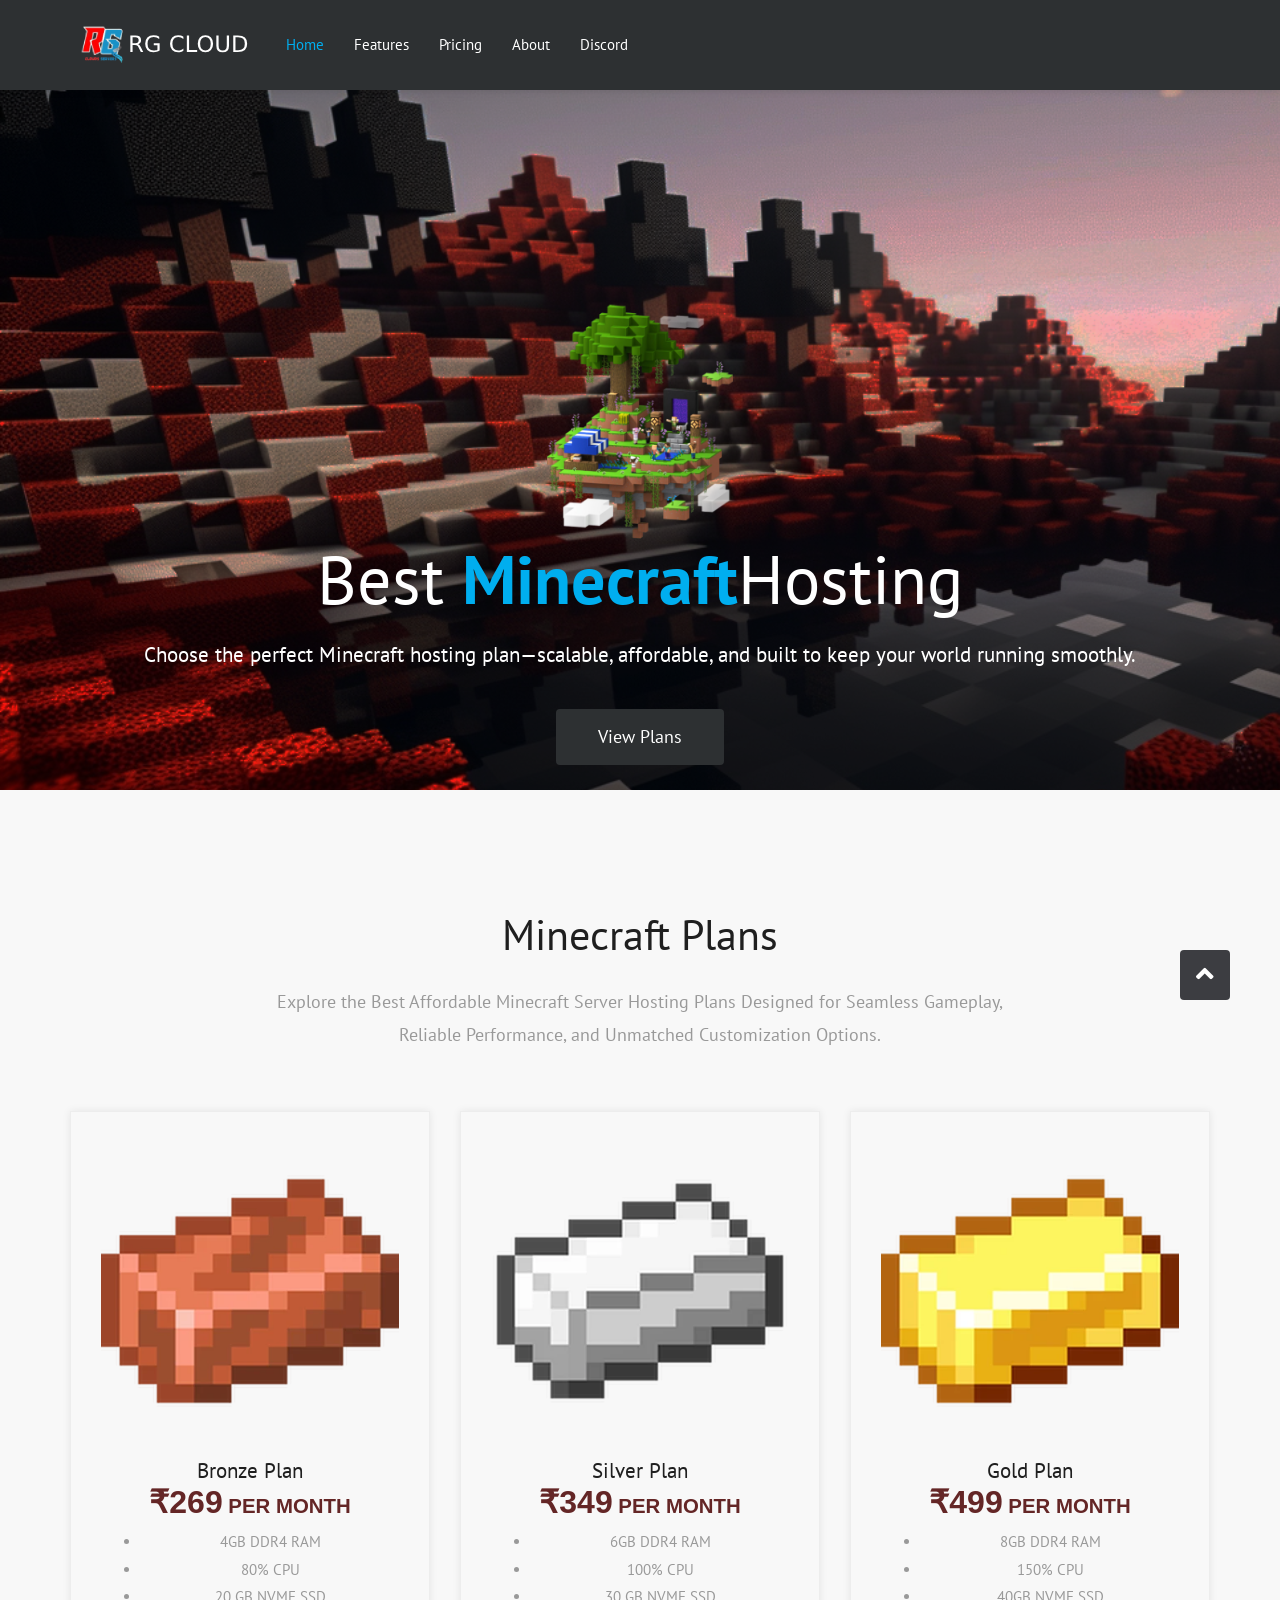
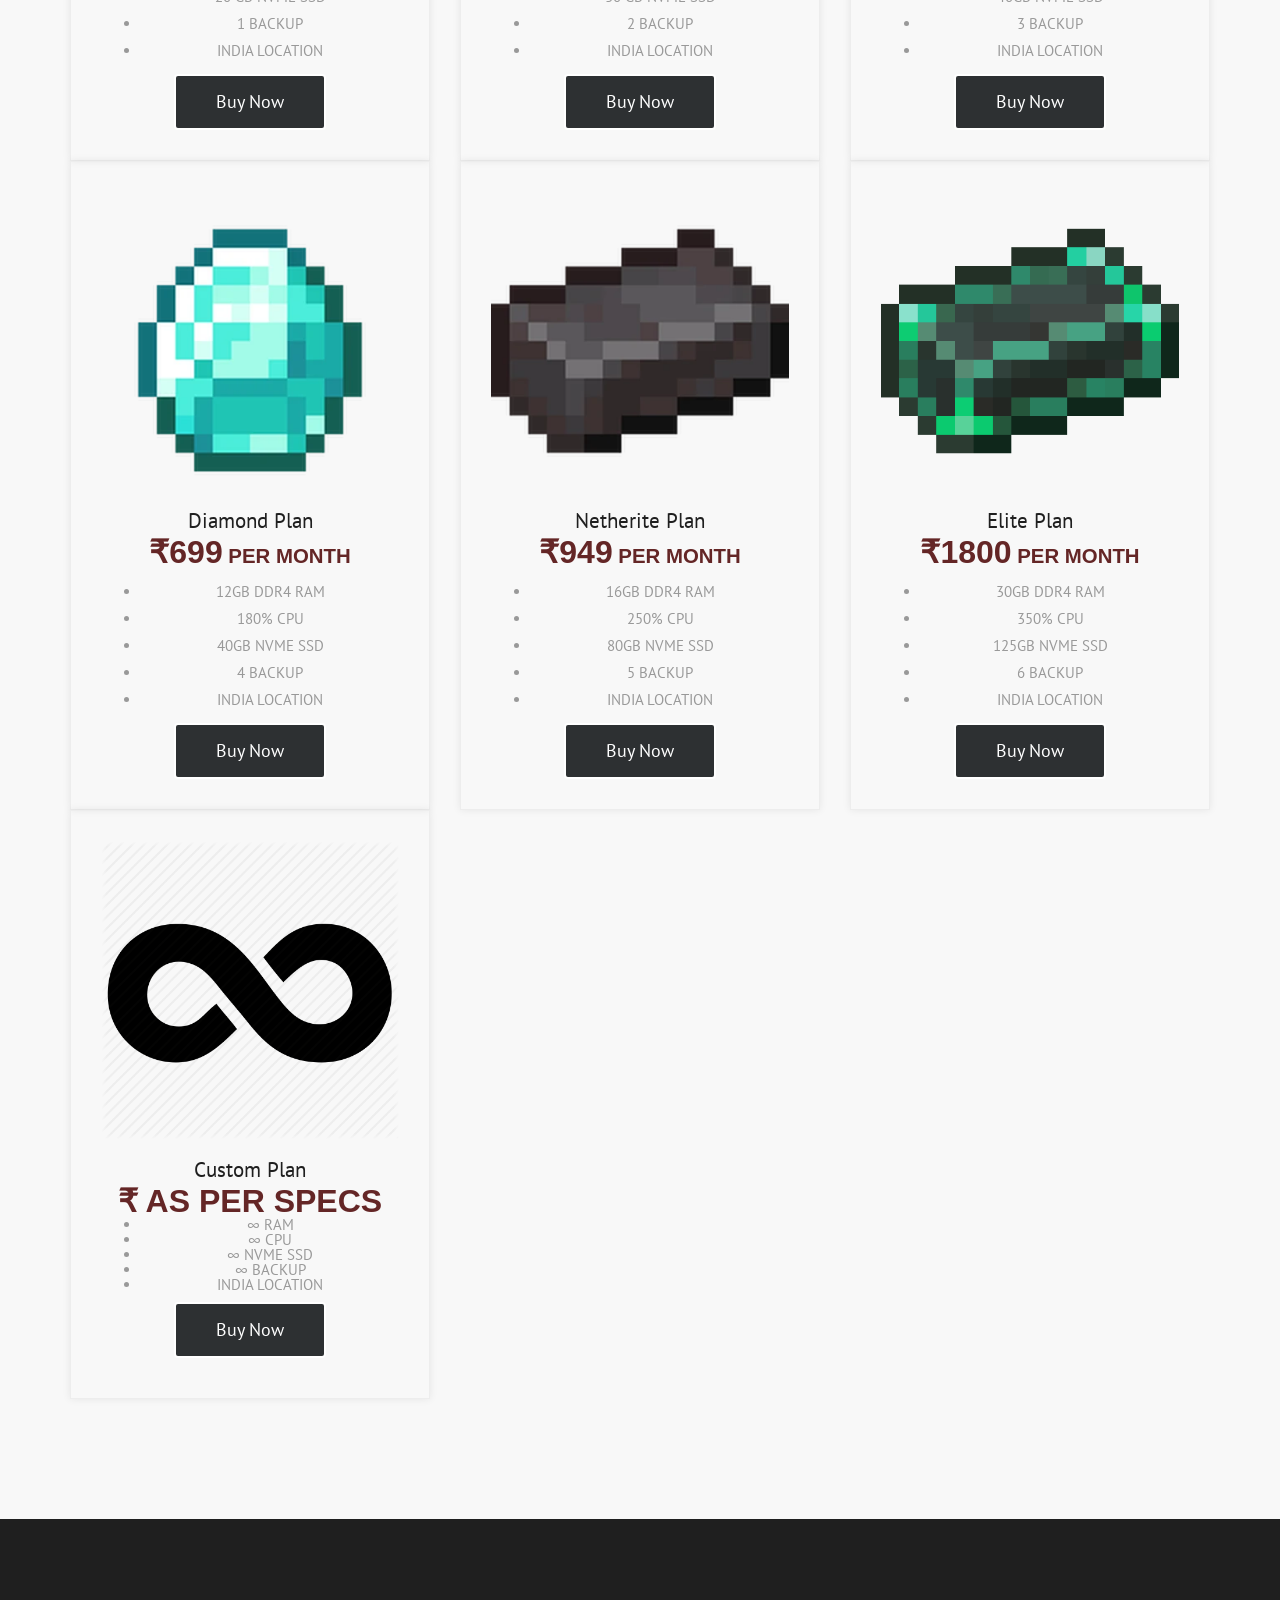
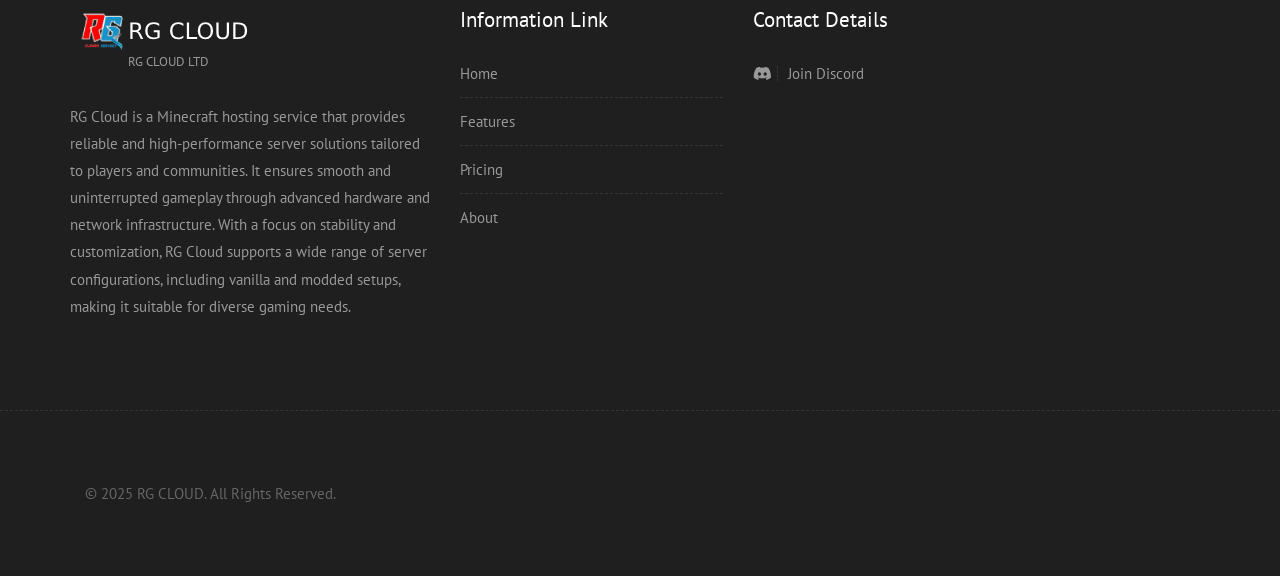
==== commit 815de6a1: "Add files via upload" ====
--- a/index.html
+++ b/index.html
@@ -1,355 +1,360 @@
-<!DOCTYPE html>
-<html lang="en">
-   <head>
-      <!-- basic -->
-      <meta charset="utf-8">
-      <meta http-equiv="X-UA-Compatible" content="IE=edge">
-      <!-- mobile metas -->
-      <meta name="viewport" content="width=device-width, initial-scale=1">
-      <meta name="viewport" content="initial-scale=1, maximum-scale=1">
-      <!-- site metas -->
-      <title>RG Cloud</title>
-      <meta name="keywords" content="">
-      <meta name="description" content="">
-      <meta name="author" content="">
-      <!-- bootstrap css -->
-      <link rel="stylesheet" href="css/bootstrap.min.css">
-      <!-- style css -->
-      <link rel="stylesheet" href="css/style.css">
-      <!-- Responsive-->
-      <link rel="stylesheet" href="css/responsive.css">
-      <!-- fevicon -->
-      <link rel="icon" href="images/fevicon.png" type="image/gif" />
-      <!-- Tweaks for older IEs-->
-      <link rel="stylesheet" href="https://netdna.bootstrapcdn.com/font-awesome/4.0.3/css/font-awesome.css">
-      <link href="https://cdnjs.cloudflare.com/ajax/libs/font-awesome/6.0.0-beta3/css/all.min.css" rel="stylesheet">
- 
-
-         <link href="https://cdnjs.cloudflare.com/ajax/libs/font-awesome/6.0.0-beta3/css/all.min.css" rel="stylesheet">
-    
-      <!--[if lt IE 9]>
-      <script src="https://oss.maxcdn.com/html5shiv/3.7.3/html5shiv.min.js"></script>
-      <script src="https://oss.maxcdn.com/respond/1.4.2/respond.min.js"></script><![endif]-->
-   </head>
-   <!-- body -->
-   <body class="main-layout">
-     
-      <!-- header -->
-      <div class="header">
-         <div class="container">
-            <div class="row d_flex">
-               <div class=" col-md-2 col-sm-3 col logo_section">
-                  <div class="full">
-                     <div class="center-desk">
-                        <div class="logo">
-                           <a href="index.html"><img src="images/logo.png" alt="#" /></a>
-                        </div>
-                     </div>
-                  </div>
-               </div>
-               <div class="col-md-8 col-sm-12">
-                  <nav class="navigation navbar navbar-expand-md navbar-dark ">
-                     <button class="navbar-toggler" type="button" data-toggle="collapse" data-target="#navbarsExample04" aria-controls="navbarsExample04" aria-expanded="false" aria-label="Toggle navigation">
-                     <span class="navbar-toggler-icon"></span>
-                     </button>
-                     <div class="collapse navbar-collapse" id="navbarsExample04">
-                        <ul class="navbar-nav mr-auto">
-                           <li class="nav-item active">
-                              <a class="nav-link" href="./index">Home</a>
-                           </li>
-                           <li class="nav-item">
-                              <a class="nav-link" href="#plans">Plans</a>
-                           </li>
-                           <li class="nav-item">
-                              <a class="nav-link" href="#about">About</a>
-                           </li>
-                           
-                        
-                           <li class="nav-item">
-                              <a class="nav-link" href="https://discord.com/invite/MTqr8beNM5">Discord</a>
-                           </li>
-                        </ul>
-                     </div>
-                  </nav>
-               </div>
-              
-               </div>
-            </div>
-         </div>
-      </div>
-      <!-- end header inner -->
-      <!-- top -->
-      <div class="full_bg">
-         <div class="slider_main">
-            <div class="container">
-               <div class="row">
-                  <div class="col-md-12">
-                     <!-- carousel code -->
-                     <div id="banner1" class="carousel slide">
-                        <ol class="carousel-indicators">
-                           <li data-target="#banner1" data-slide-to="0" class="active"></li>
-                           <li data-target="#banner1" data-slide-to="1"></li>
-                           <li data-target="#banner1" data-slide-to="2"></li>
-                        </ol>
-                        <div class="carousel-inner">
-                           <!-- first slide -->
-<div class="carousel-item active">
-   <div class="carousel-caption relative">
-      <div class="row">
-         <div class="col-md-6">
-            <div class="dream">
-               <h1>
-                  Best Minecraft Server <br>Hosting. 
-               </h1>
-               <ul style="list-style: none; padding: 0; margin-top: 15px;">
-                  <li style="display: inline; margin-right: 20px;">
-                     <i class="fas fa-check-circle" style="color: rgb(21, 255, 0); margin-right: 8px;"></i> High-Performance Servers
-                  </li>
-                  <li style="display: inline; margin-right: 20px;">
-                     <i class="fas fa-check-circle" style="color: rgb(21, 255, 0); margin-right: 8px;"></i> 24/7 Support
-                  </li>
-               </ul>
-               <br>
-               <ul style="list-style: none; padding: 0;">
-                  <li style="display: inline; margin-right: 20px;">
-                     <i class="fas fa-check-circle" style="color: rgb(21, 255, 0); margin-right: 8px;"></i> Affordable Pricing Plans
-                  </li>
-                  <li style="display: inline; margin-right: 20px;">
-                     <i class="fas fa-check-circle" style="color: rgb(21, 255, 0); margin-right: 8px;"></i> Easy Setup Process
-                  </li>
-               </ul>
-               <br>
-               <ul style="list-style: none; padding: 0;">
-                  <li style="display: inline; margin-right: 20px;">
-                     <i class="fas fa-check-circle" style="color: rgb(21, 255, 0); margin-right: 8px;"></i> Customizable Server Options
-                  </li>
-                  <li style="display: inline; margin-right: 20px;">
-                     <i class="fas fa-check-circle" style="color: rgb(21, 255, 0); margin-right: 8px;"></i> DDoS Protection
-                  </li>
-               </ul>
-               <br>
-               <ul style="list-style: none; padding: 0;">
-                  <li style="display: inline; margin-right: 20px;">
-                     <i class="fas fa-check-circle" style="color: rgb(21, 255, 0); margin-right: 8px;"></i> Multi-Player Support
-                  </li>
-                  <li style="display: inline; margin-right: 20px;">
-                     <i class="fas fa-check-circle" style="color: rgb(21, 255, 0); margin-right: 8px;"></i> Regular Backups
-                  </li>
-               </ul>
-             
-               <a class="read_more" href="#plans">Get Started</a>    
-            </div>
-         </div>
-         <div class="col-md-6">
-            <div class="dream_img">
-               <figure><img src="images/dream_img.png" alt="#"/></figure>
-            </div>
-         </div>
-      </div>
-   </div>
-</div>
-
-                        </div>
-                    
-                        
-                     </div>
-                  </div>
-               </div>
-            </div>
-         </div>
-      </div>
-      <!-- end banner -->
-      <!-- order -->
-      <div id="plans" class="order">
-         <div class="container">
-            <div class="row">
-               <div class="col-md-8 offset-md-2">
-                  <div class="titlepage text_align_center">
-                     <h2>Check Out Awesome Plans, <br> <span class="blue_light">Order Now</span></h2>
-                     <p>Best Affordable Minecraft Server Hosting Plans.
-                     </p>
-                  </div>
-               </div>
-            </div>
-            <div class="row">
-               <div class="col-md-4">
-                  <div id="ho_co" class="order-box_main">
-                     <div class="order-box text_align_center">
-                        <h3>Bronze Plan</h3>
-                        <p>STARTING  <span>₹269</span> PER MONTH</p>                    
-                        <ul class="supp">
-                           <li>4GB DDR4 RAM</li>
-                           <li>80% CPU</li>
-                           <li>20 GB NVME SSD </li>
-                           <li>1 BACKUP </li>
-                           <li> INDIA LOCATION</li>
-                        </ul>
-                     </div>
-                     <a class="read_more" href="Javascript:void(0)">Buy Now</a>
-                  </div>
-               </div>
-               <div class="col-md-4">
-                  <div id="ho_co" class="order-box_main">
-                     <div class="order-box text_align_center">
-                        <h3>Silver Plan</h3>
-                        <p>STARTING  <span>₹349</span> PER MONTH</p>
-                        <ul class="supp">
-                           <li> 6GB DDR4 RAM</li>
-                           <li>100 % CPU</li>
-                           <li> 30 GB NVME SSD</li>
-                           <li>2 BACKUP</li>
-                           <li>INDIA LOCATION</li>
-                        </ul>
-                     </div>
-                     <a class="read_more" href="Javascript:void(0)">Buy Now</a>
-                  </div>
-               </div>
-               <div class="col-md-4">
-                  <div id="ho_co" class="order-box_main">
-                     <div class="order-box text_align_center">
-                        <h3>Gold Plan</h3>
-                        <p>STARTING  <span>₹499</span> PER MONTH</p>
-                        <ul class="supp">
-                           <li> 8GB DDR4 RAM</li>
-                           <li>150% CPU</li>
-                           <li>40GB NVME SSD </li>
-                           <li> 3 BACKUP </li>
-                           <li>INDIA LOCATION</li>
-                        </ul>
-                     </div>
-                     <a class="read_more" href="Javascript:void(0)">Buy Now</a>
-                  </div>
-               </div>
-               <div class="col-md-4">
-                  <div id="ho_co" class="order-box_main">
-                     <div class="order-box text_align_center">
-                        <h3>Diamond Plan</h3>
-                        <p>STARTING  <span>₹699</span> PER MONTH</p>
-                        <ul class="supp">
-                           <li>12GB DDR4 RAM </li>
-                           <li> 180% CPU </li>
-                           <li> 180% CPU </li>
-                           <li>4 BACKUP</li>
-                           <li>INDIA LOCATION</li>
-                        </ul>
-                     </div>
-                     <a class="read_more" href="Javascript:void(0)">Buy Now</a>
-                  </div>
-               </div>
-               <div class="col-md-4">
-                  <div id="ho_co" class="order-box_main">
-                     <div class="order-box text_align_center">
-                        <h3>Netherite Plan</h3>
-                        <p>STARTING  <span>₹949</span> PER MONTH</p>
-                        <ul class="supp">
-                           <li>16 GB DDR4 RAM</li>
-                           <li> 250% CPU</li>
-                           <li> 80GB NVME SSD</li>
-                           <li>5 BACKUP </li>
-                           <li>INDIA LOCATION</li>
-                        </ul>
-                     </div>
-                     <a class="read_more" href="Javascript:void(0)">Buy Now</a>
-                  </div>
-               </div>
-               <div class="col-md-4">
-                  <div id="ho_co" class="order-box_main">
-                     <div class="order-box text_align_center">
-                        <h3>Elite Plan</h3>
-                        <p>STARTING  <span>₹1800</span> PER MONTH</p>
-                        <ul class="supp">
-                           <li>30GB DDR4 RAM</li>
-                           <li>350% CPU</li>
-                           <li>125GB NVME SSD </li>
-                           <li>6 BACKUP</li>
-                           <li>INDIA LOCATION</li>
-                        </ul>
-                     </div>
-                     <a class="read_more" href="Javascript:void(0)">Buy Now</a>
-                  </div>
-               </div>
-               <div class="col-md-4">
-                  <div id="ho_co" class="order-box_main">
-                     <div class="order-box text_align_center">
-                        <h3>Custom Plan</h3>
-                        <p>₹ AS PER SPECS</p>
-                        <ul class="supp">
-                           <li>∞ RAM</li>
-                           <li>∞ CPU </li>
-                           <li>∞ NVME SSD</li>
-                           <li> ∞ BACKUP</li>
-                           <li>INDIA LOCATION</li>
-                        </ul>
-                     </div>
-                     <a class="read_more" href="Javascript:void(0)">Buy Now</a>
-                  </div>
-            </div>
-         </div>
-      </div>
-      <!-- end order -->
-      
-      <!--  footer -->
-      <footer>
-         <div id="about"   class="footer">
-            <div class="container">
-               <div class="row">
-                
-                  <div class="col-lg-4 col-md-6 col-sm-6">
-                     <div class="infoma">
-                        <h3>RG CLOUD.</h3>
-                        <ul class="menu_footer">
-                           <li><a href="#">Home</a></li>
-                           <li><a href="#plans">Plans</a></li>
-                           
-                          
-                        </ul>
-
-                     </div>
-                  </div>
-                  <div class="col-lg-3 col-md-6 col-sm-6">
-                     <div class="infoma">
-                        <h3>Services.</h3>
-                        <ul class="commodo">
-                           <li>Minecraft Servers.</li>
-                           <li>VPS.</li>
-                         
-                        </ul>
-                        
-
-                     </div>
-                  </div>
-                  <div class="col-lg-2 col-md-6 col-sm-6">
-                     <div class="infoma text_align_left">
-                   
-                        <ul class="commodo">
-                           <li>Want to buy A Server?</li>
-                         
-                         
-                           <div class="button-wrapper">
-                              <a href="https://discord.com/invite/MTqr8beNM5" class="discord-btn">
-                                  <i class="fa-brands fa-discord"></i> Join Discord
-                              </a>
-                          </div>
-                       
-                     </div>
-                  </div>
-               </div>
-            </div>
-            <div class="copyright">
-               <div class="container">
-                  <div class="row">
-                     <div class="col-md-12">
-                        <p>© 2025 RG CLOUD. All Rights Reserved.</a></p>
-                     </div>
-                  </div>
-               </div>
-            </div>
-         </div>
-      </footer>
-      <!-- end footer -->
-   </body>
-</html>
-
-<script src="https://code.jquery.com/jquery-3.6.0.min.js"></script>
-    <script src="https://cdn.jsdelivr.net/npm/bootstrap@4.6.2/dist/js/bootstrap.bundle.min.js"></script>
-    +<!DOCTYPE html>
+<html lang="en">
+
+    
+    <meta charset="UTF-8">
+    <meta http-equiv="X-UA-Compatible" content="IE=edge">   
+   
+    
+    <meta name="viewport" content="width=device-width, minimum-scale=1.0, maximum-scale=1.0, user-scalable=no">
+ 
+     
+    <title>RG CLOUD - Best Minecraft Hosting</title>  
+    <meta name="keywords" content="Best Minecraft Hosting">
+    <meta name="description" content="Best Minecraft Hosting">
+    <meta name="author" content="">
+
+   
+    <link rel="shortcut icon" href="images/logos/logo.png" type="image/x-icon" />
+    <link rel="apple-touch-icon" href="images/logos/logo.png">
+
+    
+    <link rel="stylesheet" href="css/bootstrap.min.css">
+  
+    <link rel="stylesheet" href="style.css">
+  
+    <link rel="stylesheet" href="css/colors.css">
+
+    <link rel="stylesheet" href="css/versions.css">
+ 
+    <link rel="stylesheet" href="css/responsive.css">
+  
+    <link rel="stylesheet" href="css/custom.css">
+    <link href="https://cdnjs.cloudflare.com/ajax/libs/font-awesome/5.15.4/css/all.min.css" rel="stylesheet">
+
+
+ 
+    <script src="js/modernizer.js"></script>
+
+  
+</head>
+<body class="host_version"> 
+
+	
+    
+	<div id="preloader">
+		<div class="loading">
+			<div class="finger finger-1">
+				<div class="finger-item">
+				<span></span><i></i>
+				</div>
+			</div>
+  			<div class="finger finger-2">
+				<div class="finger-item">
+				<span></span><i></i>
+				</div>
+			</div>
+  			<div class="finger finger-3">
+				<div class="finger-item">
+				  <span></span><i></i>
+				</div>
+			</div>
+  			<div class="finger finger-4">
+				<div class="finger-item">
+				<span></span><i></i>
+				</div>
+			</div>
+  			<div class="last-finger">
+				<div class="last-finger-item"><i></i></div>
+			</div>
+		</div>
+	</div>
+
+
+    <header class="header header_style_01">
+        <nav class="megamenu navbar navbar-default">
+            <div class="container">
+                <div class="navbar-header">
+                    <button type="button" class="navbar-toggle collapsed" data-toggle="collapse" data-target="#navbar" aria-expanded="false" aria-controls="navbar">
+                        <span class="sr-only">Toggle navigation</span>
+                        <span class="icon-bar"></span>
+                        <span class="icon-bar"></span>
+                        <span class="icon-bar"></span>
+                    </button>
+                    <a class="navbar-brand" href="index.html"><img src="images/logos/logo-hosting.png" alt="image"></a>
+                </div>
+                <div id="navbar" class="navbar-collapse collapse">
+                    <ul class="nav navbar-nav">
+                        <li><a class="active" href="index.html">Home</a></li>
+                        <li><a href="#hosting">Features </a></li>
+                        <li><a href="#hosting">Pricing</a></li>
+                        <li><a href="#about">About</a></li>
+                        <li><a href="https://discord.com/invite/MTqr8beNM5">Discord</a></li>
+                      
+                   
+                      
+                
+
+                    </ul>
+                </div>
+            </div>
+        </nav>
+    </header>
+	
+	<div id="bootstrap-touch-slider" class="carousel bs-slider fade  control-round indicators-line" data-ride="carousel" data-pause="hover" data-interval="false" >
+
+		<div class="carousel-inner" role="listbox">
+			<div class="item active">
+				<div id="home" class="first-section" style="background-image:url('uploads/banner2.png');">
+					<div class="container">
+						<div class="row">
+							<div class="col-md-12 col-sm-12 text-center">
+								<div class="big-tagline">
+									<img src="images/logos/MINECRAFT.png" alt="image"class="circular-motion">
+									<h2 data-animation="animated zoomInRight">Best <strong>Minecraft</strong>Hosting</h2>
+									<p class="lead" data-animation="animated fadeInLeft">Choose the perfect Minecraft hosting plan—scalable, affordable, and built to keep your world running smoothly. </p>
+									 <a data-scroll href="#hosting" class="btn btn-light btn-radius btn-brd effect-1 slide-btn" data-animation="animated fadeInLeft">View Plans</a>
+									
+									
+								</div>
+						     	</div>
+						   </div>         
+					      </div>
+				          </div>
+		            	</div>
+		           </div>
+                </div>		
+                </div>	
+               </div>	
+			</div>
+		</div>	
+		</div>
+	</div>
+	
+
+    
+    <div id="hosting" class="section wb" style="background: rgb(248, 248, 248)">
+        <div class="container">
+            <div class="section-title text-center">
+                <h3>Minecraft Plans</h3>
+                <p class="lead">
+                    Explore the Best Affordable Minecraft Server Hosting Plans Designed for Seamless Gameplay,<br>  Reliable Performance, and Unmatched Customization Options.</p>
+            </div>
+    
+            <div class="row dev-list text-center">
+          
+                <div class="col-lg-4 col-md-4 col-sm-12 col-xs-12 wow fadeIn" data-wow-duration="1s" data-wow-delay="0.2s">
+                    <div class="widget clearfix">
+                        <img src="uploads/Copper_Ingot_JE2_BE1.webp" alt="" class="img-responsive">
+                        <div class="widget-title">
+                            <h3>Bronze Plan</h3>
+                            <div class="price"><span>₹269</span><small> PER MONTH</small></div>
+                        </div>
+             
+                        <ul>
+                            <li>4GB DDR4 RAM</li>
+                            <li>80% CPU</li>
+                            <li>20 GB NVME SSD</li>
+                            <li>1 BACKUP</li>
+                            <li>INDIA LOCATION</li>
+                        </ul>
+                        <a href="https://discord.com/invite/MTqr8beNM5" data-scroll class="btn btn-light grd1 effect-1 btn-radius btn-brd">Buy Now</a>
+                    </div>
+                </div>
+    
+   
+                <div class="col-lg-4 col-md-4 col-sm-12 col-xs-12 wow fadeIn" data-wow-duration="1s" data-wow-delay="0.4s">
+                    <div class="widget clearfix">
+                        <img src="uploads/Silver_ingot.webp" alt="" class="img-responsive">
+                        <div class="widget-title">
+                            <h3>Silver Plan</h3>
+                            <div class="price"><span>₹349</span><small> PER MONTH</small></div>
+                        </div>
+        
+                        <ul>
+                            <li>6GB DDR4 RAM</li>
+                            <li>100% CPU</li>
+                            <li>30 GB NVME SSD</li>
+                            <li>2 BACKUP</li>
+                            <li>INDIA LOCATION</li>
+                        </ul>
+                        <a href="https://discord.com/invite/MTqr8beNM5" data-scroll class="btn btn-light grd1 effect-1 btn-radius btn-brd">Buy Now</a>
+                    </div>
+                </div>
+    
+      
+                <div class="col-lg-4 col-md-4 col-sm-12 col-xs-12 wow fadeIn" data-wow-duration="1s" data-wow-delay="0.6s">
+                    <div class="widget clearfix">
+                        <img src="uploads/Gold_Ingot_JE4_BE2.webp" alt="" class="img-responsive">
+                        <div class="widget-title">
+                            <h3>Gold Plan</h3>
+                            <div class="price"><span>₹499</span><small> PER MONTH</small></div>
+                        </div>
+              
+                        <ul>
+                            <li>8GB DDR4 RAM</li>
+                            <li>150% CPU</li>
+                            <li>40GB NVME SSD</li>
+                            <li>3 BACKUP</li>
+                            <li>INDIA LOCATION</li>
+                        </ul>
+                        <a href="https://discord.com/invite/MTqr8beNM5" data-scroll class="btn btn-light grd1 effect-1 btn-radius btn-brd">Buy Now</a>
+                    </div>
+                </div>
+    
+                <div class="col-lg-4 col-md-4 col-sm-12 col-xs-12 wow fadeIn" data-wow-duration="1s" data-wow-delay="0.8s">
+                    <div class="widget clearfix">
+                        <img src="uploads/Diamond_JE3_BE3.webp" alt="" class="img-responsive">
+                        <div class="widget-title">
+                            <h3>Diamond Plan</h3>
+                            <div class="price"><span>₹699</span><small> PER MONTH</small></div>
+                        </div>
+             
+                        <ul>
+                            <li>12GB DDR4 RAM</li>
+                            <li>180% CPU</li>
+                            <li>40GB NVME SSD</li>
+                            <li>4 BACKUP</li>
+                            <li>INDIA LOCATION</li>
+                        </ul>
+                        <a href="https://discord.com/invite/MTqr8beNM5" data-scroll class="btn btn-light grd1 effect-1 btn-radius btn-brd">Buy Now</a>
+                    </div>
+                </div>
+    
+
+                <div class="col-lg-4 col-md-4 col-sm-12 col-xs-12 wow fadeIn" data-wow-duration="1s" data-wow-delay="1s">
+                    <div class="widget clearfix">
+                        <img src="uploads/Netherite_Ingot_JE1_BE2.webp" alt="" class="img-responsive">
+                        <div class="widget-title">
+                            <h3>Netherite Plan</h3>
+                            <div class="price"><span>₹949</span><small> PER MONTH</small></div>
+                        </div>
+  
+                        <ul>
+                            <li>16GB DDR4 RAM</li>
+                            <li>250% CPU</li>
+                            <li>80GB NVME SSD</li>
+                            <li>5 BACKUP</li>
+                            <li>INDIA LOCATION</li>
+                        </ul>
+                        <a href="https://discord.com/invite/MTqr8beNM5" data-scroll class="btn btn-light grd1 effect-1 btn-radius btn-brd">Buy Now</a>
+                    </div>
+                </div>
+    
+         
+                <div class="col-lg-4 col-md-4 col-sm-12 col-xs-12 wow fadeIn" data-wow-duration="1s" data-wow-delay="1.2s">
+                    <div class="widget clearfix">
+                        <img src="uploads/Grid_Garnite_Ingot.webp" alt="" class="img-responsive">
+                        <div class="widget-title">
+                            <h3>Elite Plan</h3>
+                            <div class="price"><span>₹1800</span><small> PER MONTH</small></div>
+                        </div>
+             
+                        <ul>
+                            <li>30GB DDR4 RAM</li>
+                            <li>350% CPU</li>
+                            <li>125GB NVME SSD</li>
+                            <li>6 BACKUP</li>
+                            <li>INDIA LOCATION</li>
+                        </ul>
+                        <a href="https://discord.com/invite/MTqr8beNM5" data-scroll class="btn btn-light grd1 effect-1 btn-radius btn-brd">Buy Now</a>
+                    </div>
+                </div>
+    
+        
+                <div class="col-lg-4 col-md-4 col-sm-12 col-xs-12 wow fadeIn" data-wow-duration="1s" data-wow-delay="1.4s">
+                    <div class="widget clearfix">
+                        <img src="uploads/infinite.png" alt="" class="img-responsive">
+                        <div class="widget-title">
+                            <h3>Custom Plan</h3>
+                            <div class="price"><span>₹ AS PER SPECS</span></div>
+             
+                        <ul>
+                            <li>∞ RAM</li>
+                            <li>∞ CPU</li>
+                            <li>∞ NVME SSD</li>
+                            <li>∞ BACKUP</li>
+                            <li>INDIA LOCATION</li>
+                        </ul>
+                        <a href="https://discord.com/invite/MTqr8beNM5" data-scroll class="btn btn-light grd1 effect-1 btn-radius btn-brd">Buy Now</a>
+                    </div>
+                </div>
+    
+            </div>
+            
+        </div>
+        
+    </div>
+    
+    
+
+
+</div>
+    <footer class="footer">
+        <div class="container">
+            <div class="row">
+                <div class="col-md-4 col-sm-4 col-xs-12">
+                    <div id="about"  class="widget clearfix">
+                        <div class="widget-title">
+                            <img src="images/logos/logo-hosting.png" alt="">
+                            <small>  rg cloud LTD</small>
+                        </div>
+                        <p> RG Cloud is a Minecraft hosting service that provides reliable and high-performance server solutions tailored to players and communities. It ensures smooth and uninterrupted gameplay through advanced hardware and network infrastructure. With a focus on stability and customization, RG Cloud supports a wide range of server configurations, including vanilla and modded setups, making it suitable for diverse gaming needs.</p>
+
+                    </div>
+                </div>
+
+				<div class="col-md-3 col-sm-3 col-xs-12">
+                    <div class="widget clearfix">
+                        <div class="widget-title">
+                            <h3>Information Link</h3>
+                        </div>
+                        <ul class="footer-links">
+                            <li><a href="#">Home</a></li>
+                            <li><a href="#hosting">Features</a></li>
+                            <li><a href="#hosting">Pricing</a></li>
+							<li><a href="#about">About</a></li>
+					
+					
+                        </ul>
+                    </div>
+                </div>
+				
+                <div class="col-md-3 col-sm-3 col-xs-12">
+                    <div class="widget clearfix">
+                        <div class="widget-title">
+                            <h3>Contact Details</h3>
+                        </div>
+
+                        <ul class="footer-links">
+                            <li><i class="fab fa-discord"></i><a href="https://discord.com/invite/MTqr8beNM5">Join Discord</a></li>
+                        </ul>
+                    </div>
+                </div>
+
+                    </div>
+                </div>
+            </div>
+        </div>
+    </footer>
+
+    <div class="copyrights">
+        <div class="container">
+            <div class="footer-distributed">
+                <div class="footer-left">                   
+                    <p class="footer-company-name">&copy; 2025 RG CLOUD. All Rights Reserved. </p>
+                </div>
+
+            </div>
+        </div>
+    </div>
+
+    <a href="#" id="scroll-to-top" class="dmtop global-radius"><i class="fa fa-angle-up"></i></a>
+
+  
+    <script src="js/all.js"></script>
+   
+    <script src="js/custom.js"></script>
+
+</body>
+</html>
--- a/style.css
+++ b/style.css
@@ -0,0 +1,2554 @@
+
+
+@import url('https://fonts.googleapis.com/css?family=PT+Sans:400,400i,700,700i');
+
+
+
+@import url(css/animate.css);
+@import url(css/animate.min.css);
+@import url(css/pr_loading.css);
+@import url(css/bootstrap-touch-slider.css);
+@import url(css/flaticon.css);
+@import url(css/prettyPhoto.css);
+@import url(css/owl.carousel.css);
+@import url(css/font-awesome.min.css);
+
+
+body {
+    color: #999;
+    font-size: 15px;
+    font-family: 'PT Sans', sans-serif;
+    line-height: 1.80857;
+}
+
+body.demos .section {
+    background: url(images/bg.png) repeat top center #f2f3f5;
+}
+
+body.demos .section-title img {
+    max-width: 280px;
+    display: block;
+    margin: 10px auto;
+}
+
+body.demos .service-widget h3 {
+    border-bottom: 1px solid #ededed;
+    font-size: 18px;
+    padding: 20px 0;
+    background-color: #ffffff;
+}
+
+body.demos .service-widget {
+    margin: 0 0 30px;
+    padding: 30px;
+    background-color: #fff
+}
+
+body.demos .container-fluid {
+    max-width: 1080px
+}
+
+a {
+    color: #1f1f1f;
+    text-decoration: none !important;
+    outline: none !important;
+    -webkit-transition: all .3s ease-in-out;
+    -moz-transition: all .3s ease-in-out;
+    -ms-transition: all .3s ease-in-out;
+    -o-transition: all .3s ease-in-out;
+    transition: all .3s ease-in-out;
+}
+
+h1,
+h2,
+h3,
+h4,
+h5,
+h6 {
+    letter-spacing: 0;
+    font-weight: normal;
+    position: relative;
+    padding: 0 0 10px 0;
+    font-weight: normal;
+    line-height: 120% !important;
+    color: #1f1f1f;
+    margin: 0
+}
+
+h1 {
+    font-size: 24px
+}
+
+h2 {
+    font-size: 22px
+}
+
+h3 {
+    font-size: 18px
+}
+
+h4 {
+    font-size: 16px
+}
+
+h5 {
+    font-size: 14px
+}
+
+h6 {
+    font-size: 13px
+}
+
+h1 a,
+h2 a,
+h3 a,
+h4 a,
+h5 a,
+h6 a {
+    color: #212121;
+    text-decoration: none!important;
+    opacity: 1
+}
+
+h1 a:hover,
+h2 a:hover,
+h3 a:hover,
+h4 a:hover,
+h5 a:hover,
+h6 a:hover {
+    opacity: .8
+}
+
+a {
+    color: #1f1f1f;
+    text-decoration: none;
+    outline: none;
+}
+
+a,
+.btn {
+    text-decoration: none !important;
+    outline: none !important;
+    -webkit-transition: all .3s ease-in-out;
+    -moz-transition: all .3s ease-in-out;
+    -ms-transition: all .3s ease-in-out;
+    -o-transition: all .3s ease-in-out;
+    transition: all .3s ease-in-out;
+}
+
+.btn-custom {
+    margin-top: 20px;
+    background-color: transparent !important;
+    border: 2px solid #ddd;
+    padding: 12px 40px;
+    font-size: 16px;
+}
+
+.lead {
+    font-size: 18px;
+    line-height: 30px;
+    color: #767676;
+    margin: 0;
+    padding: 0;
+}
+
+blockquote {
+    margin: 20px 0 20px;
+    padding: 30px;
+}
+
+
+/*------------------------------------------------------------------
+    WP CORE
+-------------------------------------------------------------------*/
+
+.first {
+    clear: both
+}
+
+.last {
+    margin-right: 0
+}
+
+.alignnone {
+    margin: 5px 20px 20px 0;
+}
+
+.aligncenter,
+div.aligncenter {
+    display: block;
+    margin: 5px auto 5px auto;
+}
+
+.alignright {
+    float: right;
+    margin: 10px 0 20px 20px;
+}
+
+.alignleft {
+    float: left;
+    margin: 10px 20px 20px 0;
+}
+
+a img.alignright {
+    float: right;
+    margin: 10px 0 20px 20px;
+}
+
+a img.alignnone {
+    margin: 10px 20px 20px 0;
+}
+
+a img.alignleft {
+    float: left;
+    margin: 10px 20px 20px 0;
+}
+
+a img.aligncenter {
+    display: block;
+    margin-left: auto;
+    margin-right: auto
+}
+
+.wp-caption {
+    background: #fff;
+    border: 1px solid #f0f0f0;
+    max-width: 96%;
+    /* Image does not overflow the content area */
+    padding: 5px 3px 10px;
+    text-align: center;
+}
+
+.wp-caption.alignnone {
+    margin: 5px 20px 20px 0;
+}
+
+.wp-caption.alignleft {
+    margin: 5px 20px 20px 0;
+}
+
+.wp-caption.alignright {
+    margin: 5px 0 20px 20px;
+}
+
+.wp-caption img {
+    border: 0 none;
+    height: auto;
+    margin: 0;
+    max-width: 98.5%;
+    padding: 0;
+    width: auto;
+}
+
+.wp-caption p.wp-caption-text {
+    font-size: 11px;
+    line-height: 17px;
+    margin: 0;
+    padding: 0 4px 5px;
+}
+
+
+/* Text meant only for screen readers. */
+
+.screen-reader-text {
+    clip: rect(1px, 1px, 1px, 1px);
+    position: absolute !important;
+    height: 1px;
+    width: 1px;
+    overflow: hidden;
+}
+
+.screen-reader-text:focus {
+    background-color: #f1f1f1;
+    border-radius: 3px;
+    box-shadow: 0 0 2px 2px rgba(0, 0, 0, 0.6);
+    clip: auto !important;
+    color: #21759b;
+    display: block;
+    font-size: 14px;
+    font-size: 0.875rem;
+    font-weight: bold;
+    height: auto;
+    left: 5px;
+    line-height: normal;
+    padding: 15px 23px 14px;
+    text-decoration: none;
+    top: 5px;
+    width: auto;
+    z-index: 100000;
+    /* Above WP toolbar. */
+}
+
+
+/*------------------------------------------------------------------
+    HEADER
+-------------------------------------------------------------------*/
+
+.megamenu .nav,
+.megamenu .collapse,
+.megamenu .dropup,
+.megamenu .dropdown {
+    position: static;
+}
+
+.megamenu .container-fluid {
+    position: relative;
+}
+
+.megamenu .dropdown-menu {
+    left: auto;
+}
+
+.megamenu .megamenu-content {
+    padding: 20px 30px;
+}
+
+.megamenu .dropdown.megamenu-fw .dropdown-menu {
+    left: 0;
+    right: 0;
+}
+
+.megamenu .list-unstyled {
+    min-width: 200px;
+}
+
+.header_style_01 {
+    background-color: #2d3032;
+	box-shadow: 0 0 8px 0 rgba(0,0,0,.12);
+    display: block;
+    left: 0;
+    padding: 20px 40px !important;
+    position: absolute;
+    right: 0;
+    top: 0;
+    width: 100%;
+    z-index: 111;
+}
+
+.header_style_01 .navbar-default {
+    background-color: #2d3032;
+    border: 0;
+	border-radius: 0px;
+}
+
+.header_style_01 .navbar,
+.header_style_01 .navbar-nav,
+.header_style_01 .navbar-default,
+.header_style_01 .nav {
+    margin-bottom: 0 !important;
+}
+
+.header_style_01 .navbar-brand {
+    padding: 2px 15px 0 15px;
+}
+
+.header_style_01 .navbar-default .navbar-nav > li > a {
+    color: #2d3032;
+    font-size: 15px;
+    font-style: normal;
+    font-weight: 400;
+    text-transform: capitalize;
+    background-color: transparent;
+}
+
+.header_style_01 .navbar-default .navbar-nav > li a {
+    background-color: #2d3032;
+}
+
+body.host_version .header_style_01 .navbar-default .navbar-nav > li:hover a,
+body.host_version .header_style_01 .navbar-default .navbar-nav > li:focus a {
+	color: #00aeef;
+}
+
+body.host_version  .header_style_01 .navbar-default .navbar-nav > li a.active{
+	color: #00aeef;
+}
+
+.header_style_01 .navbar-right > li {
+    margin-top: 2px;
+    -webkit-transition: all .3s ease-in-out;
+    -moz-transition: all .3s ease-in-out;
+    -ms-transition: all .3s ease-in-out;
+    -o-transition: all .3s ease-in-out;
+    transition: all .3s ease-in-out;
+}
+
+body.host_version .header_style_01 .navbar-right > li .log:hover{
+	background: #00aeef;
+	color: #2d3032 !important;
+	border-color: #00aeef !important;
+}
+
+.header_style_01 .navbar-right > li > a {
+    padding-bottom: 10px;
+    padding-top: 10px;
+}
+
+li.social-links {
+    margin: 0 8px;
+}
+
+li.social-links a {
+    padding: 13px 0 !important;
+}
+
+.affix-top {
+    overflow: hidden;
+    visibility: visible;
+    opacity: 1;
+    top: -100%;
+}
+
+.affix {
+    top: 0;
+    left: 0;
+    right: 0;
+    width: 100%;
+    padding: 20px 40px;
+    background-color: #1f1f1f !important;
+    -webkit-transition: visibility 0.95s ease-in-out, opacity 0.95s ease-in-out, bottom 0.95s ease-in-out, top 0.95s ease-in-out, left 0.95s ease-in-out, right 0.95s ease-in-out;
+    -moz-transition: visibility 0.95s ease-in-out, opacity 0.95s ease-in-out, bottom 0.95s ease-in-out, top 0.95s ease-in-out, left 0.95s ease-in-out, right 0.95s ease-in-out;
+    -o-transition: visibility 0.95s ease-in-out, opacity 0.95s ease-in-out, bottom 0.95s ease-in-out, top 0.95s ease-in-out, left 0.95s ease-in-out, right 0.95s ease-in-out;
+    transition: visibility 0.95s ease-in-out, opacity 0.95s ease-in-out, top 0.95s ease-in-out, bottom 0.95s ease-in-out, left 0.95s ease-in-out, right 0.95s ease-in-out;
+}
+
+.navbar-nav li {
+    position: relative;
+}
+
+.navbar-nav span {
+    font-size: 24px;
+    position: absolute;
+    right: 2px;
+    top: 13px;
+}
+
+.fixed-menu .navbar-default{
+	position: fixed;
+	visibility: hidden;
+	left: 0px;
+	top: 0px;
+	width: 100%;
+	padding: 0px 0px;
+	background: #2d3032;
+	z-index: 0;
+	transition: all 500ms ease;
+	-moz-transition: all 500ms ease;
+	-webkit-transition: all 500ms ease;
+	-ms-transition: all 500ms ease;
+	-o-transition: all 500ms ease;
+	z-index: 999;
+	opacity: 1;
+	visibility: visible;
+	-ms-animation-name: fadeInDown;
+	-moz-animation-name: fadeInDown;
+	-op-animation-name: fadeInDown;
+	-webkit-animation-name: fadeInDown;
+	animation-name: fadeInDown;
+	-ms-animation-duration: 500ms;
+	-moz-animation-duration: 500ms;
+	-op-animation-duration: 500ms;
+	-webkit-animation-duration: 500ms;
+	animation-duration: 500ms;
+	-ms-animation-timing-function: linear;
+	-moz-animation-timing-function: linear;
+	-op-animation-timing-function: linear;
+	-webkit-animation-timing-function: linear;
+	animation-timing-function: linear;
+	-ms-animation-iteration-count: 1;
+	-moz-animation-iteration-count: 1;
+	-op-animation-iteration-count: 1;
+	-webkit-animation-iteration-count: 1;
+	animation-iteration-count: 1;
+}
+
+.fixed-menu .navbar-default{
+	padding: 15px 0px;
+	box-shadow: 0 0 8px 0 rgba(0,0,0,.12);
+}
+
+
+/*------------------------------------------------------------------
+    SECTIONS
+-------------------------------------------------------------------*/
+
+.parallax {
+    background-attachment: fixed;
+    background-size: cover;
+    height: 100%;
+    padding: 120px 0;
+    position: relative;
+    width: 100%;
+}
+
+.parallax.parallax-off {
+    background-attachment: fixed !important;
+    display: block;
+    height: 100%;
+    min-height: 100%;
+    overflow: hidden;
+    position: relative;
+    background-position: center center;
+    vertical-align: sub;
+    width: 100%;
+    z-index: 2;
+}
+
+.no-scroll-xy {
+    overflow: hidden !important;
+    -webkit-transition: all .4s ease-in-out;
+    -moz-transition: all .4s ease-in-out;
+    -ms-transition: all .4s ease-in-out;
+    -o-transition: all .4s ease-in-out;
+    transition: all .4s ease-in-out;
+}
+
+.section {
+    display: block;
+    position: relative;
+    overflow: hidden;
+    padding: 120px 0;
+}
+
+.noover {
+    overflow: visible;
+}
+
+.noover .btn-dark {
+    border: 0 !important;
+}
+
+.nopad {
+    padding: 0;
+}
+
+.nopadtop {
+    padding-top: 0;
+}
+
+.section.wb {
+    background-color: #ffffff;
+}
+
+.section.lb {
+    background-color: #f2f3f5;
+}
+
+.section.db {
+    background-color: #1f1f1f;
+}
+
+.section.color1 {
+    background-color: #448AFF;
+}
+.section.cl {
+	background-color: #2d3032;
+}
+
+.first-section {
+    display: block;
+    position: relative;
+    overflow: hidden;
+    padding: 16em 0 13em;
+}
+
+
+
+.first-section h2 {
+    color: #ffffff;
+    font-size: 68px;
+    font-weight: 300;
+    text-transform: capitalize;
+    display: block;
+    margin: 0;
+    padding: 0 0 30px;
+    position: relative;
+}
+
+.first-section h2 strong{
+	color: #00aeef;
+}
+
+.first-section .lead {
+    font-size: 21px;
+    font-weight: 300;
+    padding: 0 0 40px;
+    margin: 0;
+    line-height: inherit;
+    color: #ffffff;
+}
+
+.macbookright {
+    width: 980px;
+    position: absolute;
+    right: -15%;
+    bottom: -6%;
+}
+
+.section-title {
+    display: block;
+    position: relative;
+    margin-bottom: 60px;
+}
+
+.section-title p {
+    color: #999;
+    font-weight: 400;
+    font-size: 18px;
+    line-height: 33px;
+    margin: 0;
+}
+
+.section-title h3 {
+    font-size: 42px;
+    font-weight: 300;
+    line-height: 62px;
+    margin: 0 0 25px;
+    padding: 0;
+    text-transform: none;
+}
+
+.section.colorsection p,
+.section.colorsection h3,
+.section.db h3 {
+    color: #ffffff;
+}
+
+
+/*------------------------------------------------------------------
+    PORTFOLIO
+-------------------------------------------------------------------*/
+
+.item-h2,
+.item-h1 {
+    height: 100% !important;
+    height: auto !important;
+}
+
+.isotope-item {
+    z-index: 2;
+    padding: 0;
+}
+
+.isotope-hidden.isotope-item {
+    pointer-events: none;
+    z-index: 1;
+}
+
+.isotope,
+.isotope .isotope-item {
+    /* change duration value to whatever you like */
+    -webkit-transition-duration: 0.8s;
+    -moz-transition-duration: 0.8s;
+    transition-duration: 0.8s;
+}
+
+.isotope {
+    -webkit-transition-property: height, width;
+    -moz-transition-property: height, width;
+    transition-property: height, width;
+}
+
+.isotope .isotope-item {
+    -webkit-transition-property: -webkit-transform, opacity;
+    -moz-transition-property: -moz-transform, opacity;
+    transition-property: transform, opacity;
+}
+
+.portfolio-filter ul {
+    padding: 0;
+    z-index: 2;
+    display: block;
+    position: relative;
+    margin: 0;
+}
+
+.portfolio-filter ul li {
+    border-radius: 0;
+    display: inline-block;
+    margin: 0 5px 0 0;
+    text-decoration: none;
+    text-transform: uppercase;
+    vertical-align: middle;
+}
+
+.portfolio-filter ul li:last-child:after {
+    content: "";
+}
+
+.portfolio-filter ul li .btn-dark {
+    box-shadow: none;
+    background-color: transparent;
+    border: 1px solid #e6e7e6 !important;
+    color: #1f1f1f;
+    font-weight: 400;
+    font-size: 13px;
+    padding: 10px 30px;
+}
+
+.da-thumbs {
+    list-style: none;
+    position: relative;
+    padding: 0;
+}
+
+.da-thumbs .pitem {
+    margin: 0;
+    padding: 15px;
+    position: relative;
+}
+
+.da-thumbs .pitem a,
+.da-thumbs .pitem a img {
+    display: block;
+    position: relative;
+}
+
+.da-thumbs .pitem a {
+    overflow: hidden;
+}
+
+.da-thumbs .pitem a div {
+    position: absolute;
+    background-color: rgba(0, 0, 0, 0.8);
+    width: 100%;
+    height: 100%;
+}
+
+.da-thumbs .pitem a div h3 {
+    display: block;
+    color: #ffffff;
+    font-size: 20px;
+    padding: 30px 15px;
+    text-transform: capitalize;
+    font-weight: normal;
+}
+
+.da-thumbs .pitem a div h3 small {
+    display: block;
+    color: #ffffff;
+    margin-top: 5px;
+    font-size: 13px;
+    font-weight: 300;
+}
+
+.da-thumbs .pitem a div i {
+    background-color: #1f1f1f;
+    position: absolute;
+    color: #ffffff !important;
+    bottom: 0;
+    font-size: 15px;
+    z-index: 12;
+    right: 0;
+    width: 40px;
+    height: 40px;
+    line-height: 40px;
+    text-align: center;
+}
+
+
+/*------------------------------------------------------------------
+    TESTIMONIALS
+-------------------------------------------------------------------*/
+
+.logos img {
+    margin: auto;
+    display: block;
+    text-align: center;
+    width: 100%;
+    opacity: 0.3;
+}
+
+.logos img:hover {
+    opacity: 0.5;
+}
+
+.desc h3 i {
+    color: #2f2f2f;
+    font-size: 37px;
+    vertical-align: middle;
+    margin-right: 12px;
+}
+
+.desc {
+    padding: 30px;
+    position: relative;
+    background: #000;
+    border: 1px solid #111111;
+}
+
+.testi-meta {
+    display: block;
+    margin-top: 20px;
+}
+
+.testimonial h4 {
+    font-size: 18px;
+    color: #ffffff;
+    padding: 13px 0 0;
+}
+
+.testimonial img {
+    max-width: 55px;
+}
+
+.testimonial small {
+    margin-top: 7px;
+    font-size: 16px;
+    display: block;
+}
+
+.testimonial {
+    background-color: transparent;
+}
+
+.testimonial h3 {
+    padding: 0 0 10px;
+    font-size: 20px;
+    font-weight: 300;
+}
+
+.testimonial small,
+.testimonial .lead {
+    background-color: transparent;
+    color: #aaa;
+    display: block;
+    font-size: 16px;
+    font-style: italic;
+    line-height: 30px;
+    margin: 0;
+    padding: 0;
+    position: relative;
+}
+
+.testimonial p:after {
+    display: none;
+}
+
+
+/*------------------------------------------------------------------
+    PRICING TABLES
+-------------------------------------------------------------------*/
+
+.pricing-table {
+    margin: 0px;
+    background: #fff;
+    box-shadow: 0 5px 14px rgba(0, 0, 0, 0.1);
+}
+
+.pricing-table i {
+    width: 30px;
+    color: #c2c2c2;
+    display: inline-block;
+    margin-right: 10px;
+    padding-right: 5px;
+    border-right: 1px solid #ececec;
+}
+
+.pricing-table .btn-dark {
+    padding: 10px 24px;
+    font-size: 15px;
+}
+
+.pricing-table strong {
+    font-weight: 600;
+    margin-right: 6px;
+    color: #1f1f1f;
+}
+
+.pricing-table-header {
+    padding: 30px 0 25px 0;
+    background: #ffffff;
+}
+
+.pricing-table-header h2 {
+    font-size: 31px;
+    margin: 0;
+    padding: 0;
+    font-weight: 300;
+}
+
+.pricing-table-header h3 {
+    font-size: 15px;
+    font-weight: 600;
+    color: #aaaaaa;
+    margin-top: 10px;
+    text-transform: uppercase;
+}
+
+.pricing-table-space {
+    height: 10px;
+}
+
+.pricing-table-text {
+    margin: 15px 30px 0 30px;
+    padding: 0 10px 15px 10px;
+    border-bottom: 1px solid #ececec;
+    font-weight: 300;
+    line-height: 30px;
+    color: #c2c2c2;
+    font-size: 16px;
+}
+
+.pricing-table-text p {
+    font-weight: 400;
+}
+
+.pricing-table-features {
+    margin: 15px 30px 0 30px;
+    padding: 0 10px 15px 30px;
+    border-bottom: 1px solid #ececec;
+    text-align: left;
+    line-height: 30px;
+    font-size: 16px;
+    color: #c2c2c2;
+}
+
+.pricing-table-highlighted h3,
+.pricing-table-highlighted h2 {
+    color: #ffffff !important;
+}
+
+.pricing-table-sign-up {
+    margin-top: 25px;
+    padding-bottom: 30px;
+}
+
+
+.pricing-table:hover {
+	transform: scale(1.05,1.06);
+	-webkit-transform: scale(1.05,1.06);
+	-moz-transform: scale(1.05,1.06);
+	-o-transform: scale(1.05,1.06);
+	transition: 0.5s all ease;
+	-webkit-transition: 0.5s all ease;
+	-moz-transition: 0.5s all ease;
+	-o-transition: 0.5s all ease;
+	-ms-transition: 0.5s all ease;
+}
+
+/* Highlighted table */
+
+.pricing-table-highlighted {
+    margin-top: 0;
+}
+
+.m130 {
+    margin-top: 130px;
+}
+
+.nav-pills {
+    border: 1px solid #e1e1e1;
+}
+
+.nav-pills > li {
+    width: 50%;
+    padding: 10px;
+    float: left;
+    margin: 0 !important;
+}
+
+.nav-pills > li > a {
+    margin: 0!important;
+    text-align: center;
+    background-color: #f4f4f4;
+}
+
+
+/*------------------------------------------------------------------
+    ICON BOXES
+-------------------------------------------------------------------*/
+
+.icon-wrapper {
+    position: relative;
+    cursor: pointer;
+    display: block;
+    z-index: 1;
+}
+
+.icon-wrapper i {
+    width: 75px;
+    height: 75px;
+    text-align: center;
+    line-height: 75px;
+    font-size: 28px;
+    background-color: #f2f3f5;
+    color: #1f1f1f;
+    margin-top: 0;
+}
+
+.small-icons.icon-wrapper:hover i,
+.small-icons.icon-wrapper:hover i:hover,
+.small-icons.icon-wrapper i {
+    width: auto !important;
+    height: auto !important;
+    line-height: 1 !important;
+    padding: 0 !important;
+    color: #e3e3e3 !important;
+    background-color: transparent !important;
+    background: none !important;
+    margin-right: 10px !important;
+    vertical-align: middle;
+    font-size: 24px !important;
+}
+
+.small-icons.icon-wrapper h3 {
+    font-size: 18px;
+    padding-bottom: 5px;
+}
+
+.small-icons.icon-wrapper p {
+    padding: 0;
+    margin: 0;
+}
+
+.icon-wrapper h3 {
+    font-size: 21px;
+    padding: 0 0 15px;
+    margin: 0;
+}
+
+.icon-wrapper p {
+    margin-bottom: 0;
+    padding-left: 95px;
+}
+
+.icon-wrapper p small {
+    display: block;
+    color: #999;
+    margin-top: 10px;
+    text-transform: none;
+    font-weight: 600;
+    font-size: 16px;
+}
+
+.icon-wrapper p small:after {
+    content: "\f105";
+    font-family: FontAwesome;
+    margin-left: 5px;
+    font-size: 11px;
+}
+
+.effect-1 {
+    display: inline-block;
+    cursor: pointer;
+    text-align: center;
+    position: relative;
+    text-decoration: none;
+    z-index: 1;
+}
+
+.effect-1:after {
+    pointer-events: none;
+    position: absolute;
+    width: 100%;
+    height: 100%;
+    border-radius: 4px;
+    content: '';
+    -webkit-box-sizing: content-box;
+    -moz-box-sizing: content-box;
+    box-sizing: content-box;
+}
+
+.effect-1 {
+    -webkit-transition: background 0.2s, color 0.2s;
+    -moz-transition: background 0.2s, color 0.2s;
+    transition: background 0.2s, color 0.2s;
+}
+
+.effect-1:after {
+    top: -7px;
+    left: -7px;
+    padding: 7px;
+    box-shadow: 0 0 0 2px #2750ff;
+    -webkit-transition: -webkit-transform 0.2s, opacity 0.2s;
+    -webkit-transform: scale(.8);
+    -moz-transition: -moz-transform 0.2s, opacity 0.2s;
+    -moz-transform: scale(.8);
+    -ms-transform: scale(.8);
+    transition: transform 0.2s, opacity 0.2s;
+    transform: scale(.8);
+    opacity: 0;
+}
+
+.effect-1:hover:after {
+    -webkit-transform: scale(1);
+    -moz-transform: scale(1);
+    -ms-transform: scale(1);
+    transform: scale(1);
+    opacity: 1;
+}
+
+.effect-1:after {
+    -webkit-transform: scale(1.2);
+    -moz-transform: scale(1.2);
+    -ms-transform: scale(1.2);
+    transform: scale(1.2);
+}
+
+.effect-1:hover:after {
+    -webkit-transform: scale(1);
+    -moz-transform: scale(1);
+    -ms-transform: scale(1);
+    transform: scale(1);
+    opacity: 1;
+}
+
+
+/*------------------------------------------------------------------
+    MESSAGE BOXES
+-------------------------------------------------------------------*/
+
+.service-widget h3 {
+    font-size: 21px;
+    color: #ffffff;
+    padding: 20px 0 12px;
+    margin: 0;
+}
+
+.service-widget h3 a,
+.section.wb .service-widget h3,
+.section.lb .service-widget h3 {
+    color: #1f1f1f;
+}
+
+.service-widget p {
+    margin-bottom: 0;
+    padding-bottom: 0;
+}
+
+.message-box h4 {
+    text-transform: uppercase;
+    padding: 0;
+    margin: 0 0 5px;
+    font-weight: 600;
+    letter-spacing: 0.5px;
+    font-size: 15px;
+    color: #999;
+}
+
+.message-box h2 {
+    font-size: 38px;
+    font-weight: 300;
+    padding: 0 0 10px;
+    margin: 0;
+    line-height: 62px;
+    margin-top: 0;
+    text-transform: none;
+}
+
+.message-box p {
+    margin-bottom: 20px;
+}
+
+.message-box .lead {
+    padding-top: 10px;
+    font-size: 19px;
+    font-style: italic;
+    color: #999;
+    padding-bottom: 0;
+}
+
+.post-media {
+    position: relative;
+}
+
+.post-media img {
+    width: 100%;
+}
+
+.playbutton {
+    position: absolute;
+    color: #ffffff !important;
+    top: 40%;
+    font-size: 60px;
+    z-index: 12;
+    left: 0;
+    right: 0;
+    text-align: center;
+    margin: -20px auto;
+}
+
+.hoverbutton {
+    background-color: rgba(255, 255, 255, 0.8);
+    position: absolute;
+    color: #1f1f1f !important;
+    top: 48%;
+    font-size: 21px;
+    z-index: 12;
+    left: 0;
+    opacity: 0;
+    right: 0;
+    width: 50px;
+    height: 50px;
+    line-height: 50px;
+    text-align: center;
+    margin: -20px auto;
+}
+
+.service-widget:hover .hoverbutton {
+    opacity: 1;
+}
+
+hr.hr1 {
+    position: relative;
+    margin: 60px 0;
+    border: 1px dashed #f2f3f5;
+}
+
+hr.hr2 {
+    position: relative;
+    margin: 17px 0;
+    border: 1px dashed #f2f3f5;
+}
+
+hr.hr3 {
+    position: relative;
+    margin: 25px 0 30px 0;
+    border: 1px dashed #f2f3f5;
+}
+
+hr.invis {
+    border-color: transparent;
+}
+
+hr.invis1 {
+    margin: 10px 0;
+    border-color: transparent;
+}
+
+.section.parallax hr.hr1 {
+    border-color: rgba(255, 255, 255, 0.1);
+}
+
+.sep1 {
+    display: block;
+    position: absolute;
+    content: '';
+    width: 40px;
+    height: 40px;
+    bottom: -20px;
+    left: 50%;
+    margin-left: -14px;
+    background-color: #1f1f1f;
+    -ms-transform: rotate(45deg);
+    -webkit-transform: rotate(45deg);
+    transform: rotate(45deg);
+    z-index: 1;
+}
+
+.sep2 {
+    display: block;
+    position: absolute;
+    content: '';
+    width: 40px;
+    height: 40px;
+    top: -20px;
+    left: 50%;
+    margin-left: -14px;
+    background-color: #1f1f1f;
+    -ms-transform: rotate(45deg);
+    -webkit-transform: rotate(45deg);
+    transform: rotate(45deg);
+    z-index: 1;
+}
+
+
+/* Divider Styles */
+
+.divider-wrapper {
+    width: 100%;
+    box-shadow: 0 5px 14px rgba(0, 0, 0, 0.1);
+    height: 540px;
+    margin: 0 auto;
+    position: relative;
+}
+
+.divider-wrapper:hover {
+    cursor: none;
+}
+
+.divider-bar {
+    position: absolute;
+    width: 10px;
+    left: 50%;
+    top: -10px;
+    bottom: -15px;
+}
+
+.code-wrapper {
+    border: 1px solid #ffffff;
+    display: block;
+    overflow: hidden;
+    width: 100%;
+    height: 100%;
+    position: relative;
+    background: url("uploads/code.jpg") no-repeat;
+}
+
+.design-wrapper {
+    overflow: hidden;
+    position: absolute;
+    top: 0;
+    left: 0;
+    right: 0;
+    bottom: 0;
+    -webkit-transform: translateX(50%);
+    transform: translateX(50%);
+}
+
+.design-image {
+    display: block;
+    width: 100%;
+    height: 100%;
+    position: relative;
+    -webkit-transform: translateX(-50%);
+    transform: translateX(-50%);
+    background: url("uploads/design.jpg") no-repeat;
+}
+
+
+/*------------------------------------------------------------------
+    FEATURES
+-------------------------------------------------------------------*/
+
+.customwidget h1 {
+    font-size: 44px;
+    color: #ffffff;
+    padding: 15px 0 25px;
+    margin: 0;
+    line-height: 1 !important;
+    font-weight: 300;
+}
+
+.customwidget ul {
+    padding: 0;
+    display: block;
+    margin-bottom: 30px;
+}
+
+.customwidget li i {
+    margin-right: 5px;
+}
+
+.customwidget li {
+    color: #ffffff;
+    margin-right: 10px;
+}
+
+.image-center img {
+    position: relative;
+    margin: 0 0 -208px;
+    z-index: 10;
+    padding-right: 30px;
+    text-align: center;
+}
+
+.customwidget p {
+    font-style: italic;
+    font-size: 18px;
+    padding: 0 0 10px;
+}
+
+.img-center img {
+    width: 100%;
+    box-shadow: 0 5px 14px rgba(0, 0, 0, 0.1);
+}
+
+.img-center {
+    margin: auto;
+}
+
+#features li p {
+    margin-bottom: 0;
+    padding-bottom: 0;
+}
+
+#features li {
+    display: table;
+    width: 100%;
+    margin: 35px 0;
+    cursor: pointer;
+}
+
+.features-left,
+.features-right {
+    padding: 0 10px;
+}
+
+.features-right li:last-child,
+.features-left li:last-child {
+    margin-bottom: 0px;
+    padding-bottom: 0 !important;
+}
+
+.features-right li i,
+.features-left li i {
+    width: 68px;
+    height: 68px;
+    line-height: 68px;
+    display: table;
+    border-radius: 50%;
+    font-size: 26px;
+    background-color: #f2f3f5;
+    margin: 0 auto 22px;
+    position: relative;
+    text-align: center;
+    z-index: 55;
+    transition: .4s;
+    padding: 0;
+}
+
+#features i img {
+    display: table;
+    margin: 0 auto;
+}
+
+.features-left li i:before,
+.features-right li i:before {
+    text-align: center;
+}
+
+.features-right li i .ico-current,
+.features-left li i .ico-current {
+    opacity: 1;
+    transition: .4s;
+    visibility: visible;
+}
+
+.features-right li i .ico-hover,
+.features-left li i .ico-hover {
+    opacity: 0;
+    transition: .4s;
+    visibility: hidden;
+    top: 19px;
+}
+
+.features-right li:hover .ico-current,
+.features-left li:hover .ico-current {
+    opacity: 0;
+    transition: .4s;
+    visibility: hidden;
+}
+
+.features-right li:hover .ico-hover,
+.features-left li:hover .ico-hover {
+    opacity: 1;
+    transition: .4s;
+    visibility: visible;
+}
+
+.features-right i {
+    float: left;
+}
+
+.fr-inner {
+    margin-left: 90px;
+}
+
+.features-left i {
+    float: right;
+}
+
+.fl-inner {
+    text-align: right;
+    margin-right: 90px;
+}
+
+#features h4 {
+    text-transform: capitalize;
+    margin: 0;
+    font-size: 19px;
+}
+
+
+/*------------------------------------------------------------------
+    CONTACT
+-------------------------------------------------------------------*/
+
+.bootstrap-select {
+    width: 100% \0;
+    /*IE9 and below*/
+}
+
+.bootstrap-select > .dropdown-toggle {
+    width: 100%;
+    padding-right: 25px;
+}
+
+.has-error .bootstrap-select .dropdown-toggle,
+.error .bootstrap-select .dropdown-toggle {
+    border-color: #b94a48;
+}
+
+.bootstrap-select.fit-width {
+    width: auto !important;
+}
+
+.bootstrap-select:not([class*="col-"]):not([class*="form-control"]):not(.input-group-btn) {
+    width: 100%;
+}
+
+.bootstrap-select .dropdown-toggle:focus {
+    outline: thin dotted #333333 !important;
+    outline: 5px auto -webkit-focus-ring-color !important;
+    outline-offset: -2px;
+}
+
+.bootstrap-select.form-control {
+    margin-bottom: 0;
+    padding: 0;
+    border: none;
+}
+
+.bootstrap-select.form-control:not([class*="col-"]) {
+    width: 100%;
+}
+
+.bootstrap-select.form-control.input-group-btn {
+    z-index: auto;
+}
+
+.bootstrap-select.btn-group:not(.input-group-btn),
+.bootstrap-select.btn-group[class*="col-"] {
+    float: none;
+    display: inline-block;
+    margin-left: 0;
+}
+
+.bootstrap-select.btn-group.dropdown-menu-right,
+.bootstrap-select.btn-group[class*="col-"].dropdown-menu-right,
+.row .bootstrap-select.btn-group[class*="col-"].dropdown-menu-right {
+    float: right;
+}
+
+.form-inline .bootstrap-select.btn-group,
+.form-horizontal .bootstrap-select.btn-group,
+.form-group .bootstrap-select.btn-group {
+    margin-bottom: 0;
+}
+
+.form-group-lg .bootstrap-select.btn-group.form-control,
+.form-group-sm .bootstrap-select.btn-group.form-control {
+    padding: 0;
+}
+
+.form-inline .bootstrap-select.btn-group .form-control {
+    width: 100%;
+}
+
+.bootstrap-select.btn-group.disabled,
+.bootstrap-select.btn-group > .disabled {
+    cursor: not-allowed;
+}
+
+.bootstrap-select.btn-group.disabled:focus,
+.bootstrap-select.btn-group > .disabled:focus {
+    outline: none !important;
+}
+
+.bootstrap-select.btn-group .dropdown-toggle .filter-option {
+    display: inline-block;
+    overflow: hidden;
+    width: 100%;
+    text-align: left;
+}
+
+.bootstrap-select.btn-group .dropdown-toggle .fa-angle-down {
+    position: absolute;
+    top: 30% !important;
+    right: -5px;
+    vertical-align: middle;
+}
+
+.bootstrap-select.btn-group[class*="col-"] .dropdown-toggle {
+    width: 100%;
+}
+
+.bootstrap-select.btn-group .dropdown-menu {
+    border: 1px solid #ededed;
+    box-shadow: none;
+    box-sizing: border-box;
+    min-width: 100%;
+    padding: 20px 10px;
+    z-index: 1035;
+}
+
+.dropdown-menu > li > a {
+    background-color: transparent !important;
+    color: #bcbcbc !important;
+    font-size: 15px;
+    padding: 10px 20px;
+}
+
+.bootstrap-select.btn-group .dropdown-menu.inner {
+    position: static;
+    float: none;
+    border: 0;
+    padding: 0;
+    margin: 0;
+    border-radius: 0;
+    -webkit-box-shadow: none;
+    box-shadow: none;
+}
+
+.bootstrap-select.btn-group .dropdown-menu li {
+    position: relative;
+}
+
+.bootstrap-select.btn-group .dropdown-menu li.active small {
+    color: #fff;
+}
+
+.bootstrap-select.btn-group .dropdown-menu li.disabled a {
+    cursor: not-allowed;
+}
+
+.bootstrap-select.btn-group .dropdown-menu li a {
+    cursor: pointer;
+}
+
+.bootstrap-select.btn-group .dropdown-menu li a.opt {
+    position: relative;
+    padding-left: 2.25em;
+}
+
+.bootstrap-select.btn-group .dropdown-menu li a span.check-mark {
+    display: none;
+}
+
+.bootstrap-select.btn-group .dropdown-menu li a span.text {
+    display: inline-block;
+}
+
+.bootstrap-select.btn-group .dropdown-menu li small {
+    padding-left: 0.5em;
+}
+
+.bootstrap-select.btn-group .dropdown-menu .notify {
+    position: absolute;
+    bottom: 5px;
+    width: 96%;
+    margin: 0 2%;
+    min-height: 26px;
+    padding: 3px 5px;
+    background: #f5f5f5;
+    border: 1px solid #e3e3e3;
+    -webkit-box-shadow: inset 0 1px 1px rgba(0, 0, 0, 0.05);
+    box-shadow: inset 0 1px 1px rgba(0, 0, 0, 0.05);
+    pointer-events: none;
+    opacity: 0.9;
+    -webkit-box-sizing: border-box;
+    -moz-box-sizing: border-box;
+    box-sizing: border-box;
+}
+
+.bootstrap-select.btn-group .no-results {
+    padding: 3px;
+    background: #f5f5f5;
+    margin: 0 5px;
+    white-space: nowrap;
+}
+
+.bootstrap-select.btn-group.fit-width .dropdown-toggle .filter-option {
+    position: static;
+}
+
+.bootstrap-select.btn-group.fit-width .dropdown-toggle .caret {
+    position: static;
+    top: auto;
+    margin-top: 4px;
+}
+
+.bootstrap-select.btn-group.show-tick .dropdown-menu li.selected a span.check-mark {
+    position: absolute;
+    display: inline-block;
+    right: 15px;
+    margin-top: 5px;
+}
+
+.bootstrap-select.btn-group.show-tick .dropdown-menu li a span.text {
+    margin-right: 34px;
+}
+
+.bootstrap-select.show-menu-arrow.open > .dropdown-toggle {
+    z-index: 1036;
+}
+
+.bootstrap-select.show-menu-arrow .dropdown-toggle:before {
+    content: '';
+    border-left: 7px solid transparent;
+    border-right: 7px solid transparent;
+    border-bottom: 7px solid rgba(204, 204, 204, 0.2);
+    position: absolute;
+    bottom: -4px;
+    left: 9px;
+    display: none;
+}
+
+.bootstrap-select.show-menu-arrow .dropdown-toggle:after {
+    content: '';
+    border-left: 6px solid transparent;
+    border-right: 6px solid transparent;
+    border-bottom: 6px solid white;
+    position: absolute;
+    bottom: -4px;
+    left: 10px;
+    display: none;
+}
+
+.bootstrap-select.show-menu-arrow.dropup .dropdown-toggle:before {
+    bottom: auto;
+    top: -3px;
+    border-top: 7px solid rgba(204, 204, 204, 0.2);
+    border-bottom: 0;
+}
+
+.bootstrap-select.show-menu-arrow.dropup .dropdown-toggle:after {
+    bottom: auto;
+    top: -3px;
+    border-top: 6px solid white;
+    border-bottom: 0;
+}
+
+.bootstrap-select.show-menu-arrow.pull-right .dropdown-toggle:before {
+    right: 12px;
+    left: auto;
+}
+
+.bootstrap-select.show-menu-arrow.pull-right .dropdown-toggle:after {
+    right: 13px;
+    left: auto;
+}
+
+.bootstrap-select.show-menu-arrow.open > .dropdown-toggle:before,
+.bootstrap-select.show-menu-arrow.open > .dropdown-toggle:after {
+    display: block;
+}
+
+.bs-searchbox,
+.bs-actionsbox,
+.bs-donebutton {
+    padding: 4px 8px;
+}
+
+.bs-actionsbox {
+    float: left;
+    width: 100%;
+    -webkit-box-sizing: border-box;
+    -moz-box-sizing: border-box;
+    box-sizing: border-box;
+}
+
+.bs-actionsbox .btn-group button {
+    width: 50%;
+}
+
+.bs-donebutton {
+    float: left;
+    width: 100%;
+    -webkit-box-sizing: border-box;
+    -moz-box-sizing: border-box;
+    box-sizing: border-box;
+}
+
+.bs-donebutton .btn-group button {
+    width: 100%;
+}
+
+.bs-searchbox + .bs-actionsbox {
+    padding: 0 8px 4px;
+}
+
+.bs-searchbox .form-control {
+    margin-bottom: 0;
+    width: 100%;
+}
+
+select.bs-select-hidden,
+select.selectpicker {
+    display: none !important;
+}
+
+select.mobile-device {
+    position: absolute !important;
+    top: 0;
+    left: 0;
+    display: block !important;
+    width: 100%;
+    height: 100% !important;
+    opacity: 0;
+}
+
+
+/*# sourceMappingURL=bootstrap-select.css.map */
+
+.bootstrap-select > .btn {
+    background: rgba(0, 0, 0, 0) none repeat scroll 0 0;
+    font-size: 15px;
+    height: 33px;
+    box-shadow: none !important;
+    border: 0 !important;
+    padding: 0;
+    width: 100%;
+    color: #bcbcbc !important;
+}
+
+.contact_form {
+    border: 1px solid #ededed;
+    box-shadow: 0 5px 14px rgba(0, 0, 0, 0.1);
+    background-color: #f2f3f5;
+    padding: 40px 30px;
+}
+
+.contact_form .form-control {
+    background-color: #fff;
+    margin-bottom: 30px;
+    border: 1px solid #ebebeb;
+    box-sizing: border-box;
+    color: #bcbcbc;
+    font-size: 16px;
+    outline: 0 none;
+    padding: 10px 25px;
+    height: 55px;
+    resize: none;
+    box-shadow: none !important;
+    width: 100%;
+}
+
+.contact_form textarea {
+    color: #bcbcbc;
+    padding: 20px 25px !important;
+    height: 160px !important;
+}
+
+.contact_form .form-control::-webkit-input-placeholder {
+    color: #bcbcbc;
+}
+
+.contact_form .form-control::-moz-placeholder {
+    opacity: 1;
+    color: #bcbcbc;
+}
+
+.contact_form .form-control::-ms-input-placeholder {
+    color: #bcbcbc;
+}
+
+#contact {
+    background: url(images/bg.png) no-repeat center center #fff;
+}
+
+
+/*------------------------------------------------------------------
+    FOOTER
+-------------------------------------------------------------------*/
+
+.cac {
+    background-color: #232323;
+    -webkit-transition: all .3s ease-in-out;
+    -moz-transition: all .3s ease-in-out;
+    -ms-transition: all .3s ease-in-out;
+    -o-transition: all .3s ease-in-out;
+    transition: all .3s ease-in-out;
+}
+
+.cac:hover a h3 {
+    color: #fff !important;
+}
+
+.cac a h3 {
+    color: #999;
+}
+
+.cac h3 {
+    padding: 60px 0;
+    margin: 0;
+    font-weight: 400;
+    font-size: 20px;
+    text-transform: capitalize;
+  
+}
+
+.footer {
+    padding: 90px 0 80px !important;
+    color: #999;
+    background-color: #1f1f1f;
+}
+
+.footer .widget-title {
+    position: relative;
+    display: block;
+    margin-bottom: 30px;
+}
+
+.footer .widget-title small {
+    color: #999;
+    display: block;
+    padding: 0 58px;
+    text-transform: uppercase;
+}
+
+.footer .widget-title h3 {
+    color: #fff;
+    font-weight: 300;
+    font-size: 21px;
+    padding: 0;
+    margin: 0;
+    line-height: 1 !important;
+}
+
+.footer-links {
+    list-style: none;
+    padding: 0;
+}
+
+.footer-links a {
+    color: #999;
+}
+
+.footer-links a:hover,
+.footer a:hover {
+    color: #f4f4f4 !important;
+}
+
+.footer-links li {
+    margin-bottom: 10px;
+    display: block;
+    width: 100%;
+    border-bottom: 1px dashed rgba(255, 255, 255, 0.1);
+    padding-bottom: 10px;
+}
+
+.twitter-widget li {
+    margin-bottom: 0;
+    border: 0 !important;
+}
+
+.twitter-widget li i {
+    border-right: 0 !important;
+    margin-right: 0;
+}
+
+.footer-links li:last-child {
+    margin-bottom: 0;
+    padding-bottom: 0;
+    border: 0;
+}
+
+.footer-links i {
+    display: inline-block;
+    width: 25px;
+    margin-right: 10px;
+    border-right: 1px dashed rgba(255, 255, 255, 0.1);
+}
+
+.copyrights {
+    border-top: 1px dashed rgba(255, 255, 255, 0.1);
+    background-color: #1f1f1f;
+    box-sizing: border-box;
+    width: 100%;
+    text-align: left;
+    padding: 50px 60px;
+    overflow: hidden;
+}
+
+
+/* Footer left */
+
+.footer-distributed .footer-left {
+    float: left;
+}
+
+.footer-distributed .footer-links {
+    margin: 0 0 10px;
+    text-transform: uppercase;
+    padding: 0;
+}
+
+.footer-distributed .footer-links a {
+    display: inline-block;
+    line-height: 1.8;
+    margin: 0 10px 0 10px;
+    text-decoration: none;
+}
+
+.footer-distributed .footer-company-name {
+    font-weight: 300;
+    margin: 0 10px;
+    color: #666;
+    padding: 19px 0px;
+}
+
+
+/* Footer right */
+
+.footer-distributed .footer-right {
+    float: right;
+}
+
+
+/* The search form */
+
+.footer-distributed form {
+    position: relative;
+}
+
+.footer-distributed form input {
+    display: block;
+    border-radius: 3px;
+    box-sizing: border-box;
+    background-color: #181818;
+    border: none;
+    font: inherit;
+    font-size: 15px;
+    font-weight: normal;
+    color: #999;
+    width: 400px;
+    padding: 18px 50px 18px 18px;
+}
+
+.footer-distributed form input:focus {
+    outline: none;
+}
+
+
+/* Changing the placeholder color */
+
+.footer-distributed form input::-webkit-input-placeholder {
+    color: #999;
+}
+
+.footer-distributed form input::-moz-placeholder {
+    opacity: 1;
+    color: #999;
+}
+
+.footer-distributed form input:-ms-input-placeholder {
+    color: #999;
+}
+
+
+/* The magnify glass icon */
+
+.footer-distributed form i {
+    width: 18px;
+    height: 18px;
+    position: absolute;
+    top: 16px;
+    right: 18px;
+    color: #999;
+    font-size: 18px;
+    margin-top: 6px;
+}
+
+
+.footer-distributed .footer-company-name a{
+	color: #ffffff;
+}
+
+.footer-distributed .footer-company-name a:hover{
+	color: #00aeef;
+}
+
+/*------------------------------------------------------------------
+    MISC
+-------------------------------------------------------------------*/
+
+.progress {
+    background-color: #f2f3f5;
+    border-radius: 0;
+    box-shadow: none;
+    height: 5px;
+    margin-bottom: 20px;
+    overflow: hidden;
+}
+
+.skills h3 {
+    color: #999999;
+    font-size: 15px;
+}
+
+.dmtop {
+    background-color: #3C3D41;
+    z-index: 100;
+    width: 50px;
+    height: 50px;
+    line-height: 47px;
+    position: fixed;
+    bottom: -100px;
+    border-radius: 3px;
+    right: 50px;
+    text-align: center;
+    font-size: 28px;
+    color: #ffffff !important;
+    cursor: pointer;
+    -webkit-transition: all .7s ease-in-out;
+    -moz-transition: all .7s ease-in-out;
+    -o-transition: all .7s ease-in-out;
+    -ms-transition: all .7s ease-in-out;
+    transition: all .7s ease-in-out;
+}
+
+.icon_wrap {
+    background-color: #1f1f1f;
+    width: 100px;
+    height: 100px;
+    display: block;
+    line-height: 100px;
+    font-size: 34px;
+    color: #ffffff;
+    margin: 0 auto;
+    text-align: center;
+    padding: 0 !important;
+    border: 0 !important;
+}
+
+.stat-wrap h3 {
+    font-size: 18px;
+    font-weight: 400;
+    color: #999 !important;
+    margin: 0 !important;
+    padding: 0 !important;
+    line-height: 1 !important;
+}
+
+.stat-wrap p {
+    font-size: 38px;
+    color: #ffffff;
+    margin: 0;
+    font-weight: 300;
+    padding: 4px 0 0;
+    line-height: 1 !important;
+}
+
+#preloader {
+    width: 100%;
+    height: 100%;
+    top: 0;
+    right: 0;
+    bottom: 0;
+    left: 0;
+    background: #3c4346;
+    z-index: 11000;
+    position: fixed;
+    display: block
+}
+
+.preloader {
+    position: absolute;
+    margin: 0 auto;
+    left: 1%;
+    right: 1%;
+    top: 45%;
+    width: 95px;
+    height: 95px;
+    background: center center no-repeat none;
+    background-size: 95px 95px;
+    -webkit-border-radius: 50%;
+    -moz-border-radius: 50%;
+    -ms-border-radius: 50%;
+    -o-border-radius: 50%;
+    border-radius: 50%
+}
+
+
+/*------------------------------------------------------------------
+    BUTTONS
+-------------------------------------------------------------------*/
+
+.navbar-default .btn-light {
+    padding: 0 20px;
+    margin-left: 15px;
+}
+
+.btn {
+    border: 0 !important;
+}
+
+.nav-pills,
+.effect-1:after,
+.nav-pills > li > a,
+.global-radius,
+.btn-brd { 
+	border-radius: 4px;
+}
+
+.btn-light {
+    padding: 13px 40px;
+    font-size: 18px;
+    border: 2px solid #ffffff !important;
+    color: #ffffff;
+    background-color: transparent;
+}
+
+.btn-dark {
+    padding: 13px 40px;
+    font-size: 18px;
+    border: 1px solid #ececec !important;
+    color: #1f1f1f;
+    background-color: transparent;
+}
+
+.btn-light:hover,
+.btn-light:focus {
+    border-color: rgba(255, 255, 255, 0.6);
+    color: rgba(255, 255, 255, 0.6);
+}
+
+body.host_version .slide-btn.btn-light{
+	background-color: #2d3032 !important;
+	color: #ffffff !important;
+	border: 2px solid #2d3032 !important;
+}
+body.host_version .first-section .effect-1.slide-btn::after{
+	box-shadow: 0 0 0 2px #2d3032;
+}
+
+
+
+/**-------------- inner Page css ---------------**/
+
+.all-title-box{
+	background: url(uploads/banner.jpg)no-repeat;
+	-webkit-background-size: cover;
+	-moz-background-size: cover;
+	-o-background-size: cover;
+	background-size: cover;
+	background-position: center;
+	min-height: 300px;
+}
+
+.all-title-box h1{
+	color: #fff;
+	font-weight: 800;
+	text-transform: capitalize;
+	padding-top: 11%;
+	font-size: 3em;
+	line-height: 0em;
+}
+
+span.m_1 {
+    font-weight: 300;
+    font-size: 20px;
+    line-height: 1.5em;
+	display: block;
+}
+
+.list-domain{
+	margin-top: 30px;
+}
+
+.list-domain ul{
+	list-style: none;
+	margin: 0px;
+	padding: 0px;
+}
+
+.list-domain ul li{
+	display: inline-block;
+	padding: 10px 30px;
+}
+
+.dmoain-pricing table {
+  border-collapse: collapse;
+  margin: 0;
+  padding: 0;
+  width: 100%;
+  table-layout: fixed;
+}
+
+.dmoain-pricing table .domain-head {
+  color: #fff;
+  font-size: 20px;
+  font-weight: 400;
+  background: #00aeef;
+}
+
+.dmoain-pricing table .domain-head th {
+  border-right: 2px solid #fff;
+}
+
+.dmoain-pricing table .domain-head th:last-child {
+  border-right: none;
+}
+
+.dmoain-pricing table th {
+  padding: 11px 0;
+  text-align: center;
+  font-weight: 600;
+}
+
+.dmoain-pricing table td {
+  padding: 23px 0;
+  text-align: center;
+  font-weight: 700;
+  color: #707070;
+}
+
+.dmoain-pricing table th,
+.dmoain-pricing tbody tr td:nth-child(1) {
+  text-transform: capitalize;
+}
+
+.dmoain-pricing tbody tr td:nth-child(1) {
+  font-size: 20px;
+  color: #000;
+  font-weight: 600;
+}
+
+
+#pricing-box .grid1{
+	background-color: #f6f6f6;
+    position: relative;
+	box-shadow: 0 5px 14px rgba(0, 0, 0, 0.1);
+    transition: 0.5s all;
+    -webkit-transition: 0.5s all;
+    -moz-transition: 0.5s all;
+    -o-transition: 0.5s all;
+    -ms-transition: 0.5s all;
+}
+
+.grid1 span {
+    position: relative;
+    top: 0%;
+	right: 0px;
+    color: #F8F8FF;
+	display: inline-block;
+    font-size: 20px;
+    font-weight: 900;
+    padding: 10px 30px;
+    background-color: #00aeef;
+	border-radius: 18px 18px 0 0;
+}
+
+.grid1 h2 {
+    text-align: center;
+    padding: 15px 0;
+    color: #F8F8FF;
+    background-color: #00aeef;
+	font-size: 28px;
+	font-weight: 600;
+}
+
+.grid1 .para{
+	padding: 30px;
+}
+
+#pricing-box .grid2{
+	background-color: #f6f6f6;
+    position: relative;
+	box-shadow: 0 5px 14px rgba(0, 0, 0, 0.1);
+    transition: 0.5s all;
+    -webkit-transition: 0.5s all;
+    -moz-transition: 0.5s all;
+    -o-transition: 0.5s all;
+    -ms-transition: 0.5s all;
+}
+
+.grid2 span {
+    position: relative;
+    top: 0%;
+    right: 0%;
+    color: #F8F8FF;
+	display: inline-block;
+    font-size: 20px;
+    font-weight: 900;
+    padding: 10px 30px;
+    background-color: #00aeef;
+	border-radius: 18px 18px 0 0;
+}
+
+.grid2 h2 {
+    text-align: center;
+    padding: 15px 0;
+    color: #F8F8FF;
+    background-color: #00aeef;
+	font-size: 28px;
+	font-weight: 600;
+}
+
+.grid2 .para{
+	padding: 30px;
+}
+
+#pricing-box .grid3{
+	background-color: #f6f6f6;
+    position: relative;
+	box-shadow: 0 5px 14px rgba(0, 0, 0, 0.1);
+    transition: 0.5s all;
+    -webkit-transition: 0.5s all;
+    -moz-transition: 0.5s all;
+    -o-transition: 0.5s all;
+    -ms-transition: 0.5s all;
+}
+
+.grid3 span {
+    position: relative;
+    top: 0%;
+    right: 0%;
+    color: #F8F8FF;
+	display: inline-block;
+    font-size: 20px;
+    font-weight: 900;
+    padding: 10px 30px;
+    background-color: #00aeef;
+	border-radius: 18px 18px 0 0;
+}
+
+.grid3 h2 {
+    text-align: center;
+    padding: 15px 0;
+    color: #F8F8FF;
+    background-color: #00aeef;
+	font-size: 28px;
+	font-weight: 600;
+}
+
+.grid3 .para{
+	padding: 30px;
+}
+
+.para p{
+	font-size: 16px;
+	color: #2d3032;
+}
+
+.price-tit{
+	background: #00aeef;
+	padding: 20px;
+}
+
+.price-tit p{
+	color: #ffffff;
+	font-size: 18px;
+}
+
+#testimonial-box .testimonial h3{
+	color: #ffffff;
+}
+
+#testimonial-box .desc:hover{
+	background: #00aeef;
+	border: 1px solid #00aeef;
+}
+
+#testimonial-box .desc:hover .lead{
+	color: #121212;
+}
+
+.customer-box{
+	
+}
+.customer-box .nav-tabs{
+	border-bottom: none;
+	padding: 20px;
+	background: #f6f6f6;
+}
+
+.customer-box .nav-tabs > li.active > a{
+	border: none;
+	background: #00aeef;
+	color: #fff;
+	border-radius: 0px;
+}
+
+.customer-box .nav-tabs > li > a{
+	border-radius: 0px;
+	border: 0px;
+	background: #2d3032;
+	color: #ffffff;
+	padding: 14px 25px;
+	font-size: 18px;
+}
+
+.customer-box .nav-tabs > li > a:hover{
+	background: #00aeef;
+	color: #ffffff;
+	border: 0px;
+}
+
+.customer-box .tab-content{
+	padding: 20px;
+}
+
+.for-pwd{
+	margin-left: 20px;
+}
+
+.customer-box .tab-content .form-group .form-control{
+	background-color: #fff;
+	margin-bottom: 30px;
+	border: 1px solid #ebebeb;
+	box-sizing: border-box;
+	color: #bcbcbc;
+	font-size: 16px;
+	outline: 0 none;
+	padding: 10px 25px;
+	height: 55px;
+	resize: none;
+	box-shadow: none !important;
+	width: 100%;
+}
+
+.tit-up .close{
+	position: relative;
+	z-index: 2;
+}
+
+.small-map {
+    width: 100%;
+    height: 400px;
+    margin: 0 auto auto;
+    box-shadow: 10px 10px 15px 0px #ccc;
+}
+
+.map-btn{
+	background: #2d3032;
+	width: 60px;
+	height: 60px;
+	text-align: center;
+	line-height: 60px;
+	font-size: 25px;
+	color: #fff;
+	margin: 0 auto;
+	cursor: pointer;
+	border-radius: 4px 4px 0px 0px;
+}
+
+.map-box{
+	display: none;
+}
+
+
+
+
+
+
+
+
+
+
+
+
+
+
+
+
+
+
+
+
+
+
+
+
+
+
+
+
+
+
+
+
+
--- a/css/colors.css
+++ b/css/colors.css
@@ -0,0 +1,67 @@
+/******************************************
+    Version: 1.0
+/****************************************** */
+
+.customwidget li i,
+.navbar-nav span {
+    color: #db00ce !important;
+}
+
+.lead strong,
+.icon-wrapper:hover a,
+a:hover,
+a:focus {
+    color: #2750ff
+}
+
+
+/**************************************
+GRADIENTS 
+**************************************/
+
+.grd1-trans {
+    background: rgb(219, 0, 206);
+    background: -moz-linear-gradient(top, rgba(219, 0, 206, 0.6) 0%, rgba(39, 80, 255, 0.6) 100%);
+    background: -webkit-linear-gradient(top, rgba(219, 0, 206, 0.6) 0%, rgba(39, 80, 255, 0.6) 100%);
+    background: linear-gradient(to bottom, rgba(219, 0, 206, 0.6) 0%, rgba(39, 80, 255, 0.6) 100%);
+    filter: progid: DXImageTransform.Microsoft.gradient( startColorstr='#db00ce', endColorstr='#2750ff', GradientType=0);
+}
+
+.icon_wrap:hover,
+.nav-pills > li.active > a,
+.nav-pills > li.active > a:focus,
+.nav-pills > li.active > a:hover,
+.icon-wrapper:hover i,
+.grd1 {
+    color: #ffffff;
+    background: #db00ce;
+    background: -moz-linear-gradient(left, #db00ce 0%, #2750ff 100%);
+    background: -webkit-linear-gradient(left, #db00ce 0%, #2750ff 100%);
+    background: linear-gradient(to right, #db00ce 0%, #2750ff 100%);
+    filter: progid: DXImageTransform.Microsoft.gradient( startColorstr='#db00ce', endColorstr='#2750ff', GradientType=1);
+}
+
+.icon_wrap,
+.dmtop:hover,
+.cac:hover,
+.features-right li:hover i,
+.features-left li:hover i,
+.nav-pills > li:hover > a,
+.nav-pills > li:focus > a,
+.nav-pills > li.active > a,
+.nav-pills > li.active > a:focus,
+.nav-pills > li.active > a:hover,
+.divider-bar,
+.owl-next:hover i,
+.owl-prev:hover i,
+.icon-wrapper:hover i:hover,
+.grd1:hover,
+.grd1:focus {
+    background-position: 100px;
+    color: #ffffff;
+    background: #2750ff;
+    background: -moz-linear-gradient(left, #2750ff 0%, #db00ce 100%);
+    background: -webkit-linear-gradient(left, #2750ff 0%, #db00ce 100%);
+    background: linear-gradient(to right, #2750ff 0%, #db00ce 100%);
+    filter: progid: DXImageTransform.Microsoft.gradient( startColorstr='#2750ff', endColorstr='#db00ce', GradientType=1);
+}
--- a/css/versions.css
+++ b/css/versions.css
@@ -0,0 +1,2758 @@
+
+
+body.host_version .icon_wrap i,
+body.host_version .customwidget li i,
+body.host_version .navbar-nav span {
+    color: #2d3032 !important;
+}
+
+body.host_version .lead strong,
+body.host_version .icon-wrapper:hover a,
+body.host_version a:hover,
+body.host_version a:focus {
+    color: #0071b9
+}
+
+body.host_version .btn-light {
+    background-color: #ffffff;
+    color: #1f1f1f !important;
+}
+
+body.host_version .stat-wrap h3 {
+    color: #ffffff !important;
+}
+
+
+/**************************************
+GRADIENTS 
+**************************************/
+
+body.host_version .icon_wrap:hover,
+body.host_version .nav-pills > li.active > a,
+body.host_version .nav-pills > li.active > a:focus,
+body.host_version .nav-pills > li.active > a:hover,
+body.host_version .icon-wrapper:hover i,
+body.host_version .grd1 {
+    color: #ffffff !important;
+    background: #2d3032;
+}
+
+body.host_version .stat-wrap,
+body.host_version .dmtop:hover,
+body.host_version .cac:hover,
+body.host_version .features-right li:hover i,
+body.host_version .features-left li:hover i,
+body.host_version .nav-pills > li:hover > a,
+body.host_version .nav-pills > li:focus > a,
+body.host_version .nav-pills > li.active > a,
+body.host_version .nav-pills > li.active > a:focus,
+body.host_version .nav-pills > li.active > a:hover,
+body.host_version .divider-bar,
+body.host_version .owl-next:hover i,
+body.host_version .owl-prev:hover i,
+body.host_version .icon-wrapper:hover i:hover,
+body.host_version .grd1:hover,
+body.host_version .grd1:focus {
+    background-position: 100px;
+    color: #ffffff !important;
+    background: #00aeef;
+}
+
+body.host_version .checkdomain {
+    background-color: #fff;
+    padding: 30px;
+    text-align: left;
+}
+
+body.host_version .checkdomain {
+    margin-top: 40px;
+    display: block;
+    position: relative;
+}
+
+body.host_version .checkdomain-wrapper .form-group {
+    background: #f2f3f5 none repeat scroll 0 0;
+    padding: 10px;
+    border: 1px solid #e9e9ec;
+    width: 100%;
+}
+
+body.host_version .checkdomain hr {
+    border-color: rgba(255, 255, 255, 0);
+    margin: 10px 0;
+}
+
+body.host_version .checkdomain-wrapper .form-control {
+    display: inline-block;
+    vertical-align: middle;
+    border: 1px solid #e9e9ec;
+    box-shadow: none !important;
+    border-radius: 0;
+    width: 84%;
+    height: 50px;
+}
+
+body.host_version .checkdomain-wrapper .btn {
+    height: 50px;
+    width: 15%;
+}
+
+body.host_version .checkdomain {
+    background-color: #fff;
+    padding: 30px;
+    position: relative;
+    display: inline-table;
+    margin-top: 50px;
+    width: 100%;
+}
+
+body.host_version .icon-wrapper {
+    text-align: left;
+}
+
+body.host_version .checkdomain-wrapper .checkbox {
+    display: inline-block;
+    margin-right: 15px;
+    padding-left: 5px;
+    text-align: left;
+}
+
+body.host_version .dev-list .widget p {
+    margin: 0;
+    padding: 5px 0 0;
+}
+
+body.host_version .dev-list img {
+    width: 100%;
+}
+
+body.host_version .footer-social .btn {
+    background-color: white;
+    border: 1px solid #ededed !important;
+    color: #1f1f1f;
+    font-size: 20px;
+    height: 40px;
+    line-height: 40px;
+    margin: 0 3px;
+    padding: 0;
+    text-align: center;
+    width: 40px;
+}
+
+body.host_version .dev-list .widget {
+    padding: 30px;
+    border: 1px solid #ededed;
+	box-shadow: 0 0 8px 0 rgba(0,0,0,.08);
+}
+
+body.host_version .dev-list .widget h3 {
+    font-size: 21px;
+    padding: 0 0 5px;
+    margin: 0;
+    line-height: 1 !important;
+}
+
+body.host_version .dev-list .widget-title {
+    padding: 20px 0 10px;
+    margin: 0;
+    line-height: 1 !important;
+}
+
+body.host_version .big-tagline img {
+    margin-bottom: -10px;
+    max-width: 186px;
+}
+.circular-motion {
+    position: relative; /* Ensure the image moves relative to its initial position */
+    animation: perfect-circle 10s linear infinite; /* Slower duration */
+}
+
+@keyframes perfect-circle {
+    0% {
+        transform: rotate(0deg) translate(20px) rotate(0deg); /* Even smaller circle */
+    }
+    100% {
+        transform: rotate(360deg) translate(20px) rotate(-360deg); /* Complete circle */
+    }
+}
+.price {
+    font-size: 24px;
+    font-weight: bold;
+    color: rgb(100, 38, 38); /* Use any color you prefer */
+    font-family: 'Arial Unicode MS', Arial, sans-serif;
+
+}
+
+.price span {
+    font-size: 32px;
+    color: rgb(100, 38, 38); /* Main price color */
+}
+
+body.host_version .navbar-default .btn-light {
+    border-color: #efefef !important;
+    padding-left: 10px;
+    padding-right: 10px;
+    margin: 0;
+}
+
+body.host_version .affix {
+    background-color: #ffffff !important;
+}
+
+body.host_version .icon_wrap,
+body.host_version .header_style_01 {
+    background: #2d3032 !important;
+    position: relative;
+}
+
+body.host_version .effect-1:after {
+    box-shadow: 0 0 0 2px #00aeef;
+}
+
+body.host_version .first-section .effect-1:after,
+body.host_version .stat-wrap .effect-1:after {
+    box-shadow: 0 0 0 2px #fff;
+}
+
+body.host_version .header_style_01 .navbar-default .navbar-nav > li > a {
+    color: rgb(255, 255, 255);
+}
+
+body.host_version .noover p {
+    color: rgba(255, 255, 255, 1) !important;
+}
+
+body.host_version .noover .grd1 {
+    border: 0 !important;
+}
+
+body.host_version .stat-wrap p {
+    color: #ffffff;
+    font-size: 38px;
+    font-weight: 600;
+    line-height: 1.3;
+    margin: 0;
+    padding: 13px 0 0;
+}
+
+body.host_version .icon_wrap {
+    font-size: 62px;
+}
+
+body.host_version .first-section {
+    display: block;
+    overflow: visible !important;
+    padding: 14em 0 14em 0 !important;
+    position: relative;
+}
+
+body.host_version .first-section h2 {
+    padding-bottom: 15px;
+}
+
+body.host_version .first-section .lead {
+    padding-bottom: 35px;
+}
+
+body.host_version .stat-wrap {    
+    border-radius: 0px;
+    display: block;
+    bottom: 0px !important;
+    margin-top: 1em;
+    padding: 2em 1.5em;
+    position: relative;
+    z-index: 10;
+}
+
+body.host_version .stat-wrap .alignleft {
+    margin-right: 30px;
+}
+
+
+/*------------------------------------------------------------------
+    2. SEO MARKETING VERSION
+-------------------------------------------------------------------*/
+
+body.seo_version .widget-title small,
+body.seo_version .customwidget li i,
+body.seo_version .navbar-nav span {
+    color: #ff5023 !important;
+}
+
+body.seo_version .lead strong,
+body.seo_version .icon-wrapper:hover a,
+body.seo_version a:hover,
+body.seo_version a:focus {
+    color: #ffda44
+}
+
+
+/**************************************
+GRADIENTS 
+**************************************/
+
+body.seo_version .btn-buy:hover,
+body.seo_version .cac:hover,
+body.seo_version .icon_wrap:hover,
+body.seo_version .nav-pills > li.active > a,
+body.seo_version .nav-pills > li.active > a:focus,
+body.seo_version .nav-pills > li.active > a:hover,
+body.seo_version .icon-wrapper:hover i,
+body.seo_version .grd1 {
+    color: #ffffff;
+    background: #ff5023;
+    border: #ff5023;
+    background: -moz-linear-gradient(left, #ff5023 0%, #ffda44 100%);
+    background: -webkit-linear-gradient(left, #ff5023 0%, #ffda44 100%);
+    background: linear-gradient(to right, #ff5023 0%, #ffda44 100%);
+    filter: progid: DXImageTransform.Microsoft.gradient( startColorstr='#ff5023', endColorstr='#ffda44', GradientType=1);
+}
+
+body.seo_version .icon_wrap,
+body.seo_version .dmtop:hover,
+body.seo_version .features-right li:hover i,
+body.seo_version .features-left li:hover i,
+body.seo_version .nav-pills > li:hover > a,
+body.seo_version .nav-pills > li:focus > a,
+body.seo_version .nav-pills > li.active > a,
+body.seo_version .nav-pills > li.active > a:focus,
+body.seo_version .nav-pills > li.active > a:hover,
+body.seo_version .divider-bar,
+body.seo_version .owl-next:hover i,
+body.seo_version .owl-prev:hover i,
+body.seo_version .icon-wrapper:hover i:hover,
+body.seo_version .grd1:hover,
+body.seo_version .grd1:focus {
+    background-position: 100px;
+    color: #ffffff;
+    background: #ffda44;
+    background: -moz-linear-gradient(left, #ffda44 0%, #ff5023 100%);
+    background: -webkit-linear-gradient(left, #ffda44 0%, #ff5023 100%);
+    background: linear-gradient(to right, #ffda44 0%, #ff5023 100%);
+    filter: progid: DXImageTransform.Microsoft.gradient( startColorstr='#ffda44', endColorstr='#ff5023', GradientType=1);
+}
+
+body.seo_version .navbar-nav span {
+    color: #ffda44 !important;
+}
+
+body.seo_version .seo-services .col-md-3:hover img {
+    border-color: #ffda44;
+}
+
+
+/**************************************
+OTHERS 
+**************************************/
+
+body.seo_version #clouds {
+    z-index: 1;
+    bottom: 0;
+    position: relative;
+}
+
+body.seo_version #clouds path {
+    fill: #ffffff;
+    bottom: -10px;
+    position: absolute;
+    overflow: hidden;
+    stroke: #ffffff;
+}
+
+body.seo_version #clouds1 {
+    z-index: 1;
+    bottom: 0;
+    position: relative;
+}
+
+body.seo_version #clouds1 path {
+    fill: #ffffff;
+    bottom: -10px;
+    position: absolute;
+    overflow: hidden;
+    stroke: #ffffff;
+}
+
+body.seo_version svg {
+    top: -90px;
+    display: inline-block;
+    position: absolute;
+    z-index: 100;
+}
+
+body.seo_version .app_iphone_02 {
+    width: 700px;
+    position: absolute;
+    right: 0%;
+    bottom: -16%;
+    z-index: 1;
+}
+
+body.seo_version .affix,
+body.seo_version .cac {
+    background-color: #0e0e2e;
+}
+
+body.seo_version .section.db,
+body.seo_version .dmtop,
+body.seo_version .dmtop,
+body.seo_version .affix {
+    background-color: #000020 !important;
+}
+
+body.seo_version .copyrights {
+    background-color: #ffffff;
+    padding: 0 60px 50px 60px !important;
+}
+
+body.seo_version .footer-distributed form input {
+    background-color: #f2f3f5;
+}
+
+body.seo_version .btn-light {
+    color: #ffffff !important;
+    opacity: 1;
+}
+
+body.seo_version .btn-light i {
+    margin-right: 5px;
+    vertical-align: middle;
+}
+
+body.seo_version .effect-1:after {
+    box-shadow: 0 0 0 2px #ffda44;
+}
+
+body.seo_version .footer a,
+body.seo_version .cac a h3,
+body.seo_version .footer-distributed form input,
+body.seo_version .footer-distributed .footer-company-name,
+body.seo_version .footer {
+    color: #736e78;
+}
+
+body.seo_version .footer-distributed form input::-webkit-input-placeholder {
+    color: #736e78;
+}
+
+body.seo_version .footer-distributed form input::-moz-placeholder {
+    opacity: 1;
+    color: #736e78;
+}
+
+body.seo_version .footer-distributed form input:-ms-input-placeholder {
+    color: #736e78;
+}
+
+body.seo_version .noover {
+    overflow: hidden;
+}
+
+body.seo_version .noover i {
+    font-size: 34px;
+    vertical-align: middle;
+    color: #ffffff !important;
+    color: rgba(255, 255, 255, 0.6) !important;
+}
+
+body.seo_version .noover p {
+    color: rgba(255, 255, 255, 1) !important;
+}
+
+body.seo_version .desc {
+    background-color: #000020;
+    border: 0 solid #efefef;
+}
+
+body.seo_version .contact_form {
+    background-color: #ffffff;
+}
+
+body.seo_version .owl-next i,
+body.seo_version .owl-prev i {
+    background-color: #f2f3f5;
+}
+
+body.seo_version .desc h3 i {
+    color: rgba(255, 255, 255, 0.2);
+}
+
+body.seo_version .testimonial h3 {
+    color: #fff;
+}
+
+body.seo_version .testimonial h4 {
+    color: #1f1f1f;
+}
+
+body.seo_version .header_style_01 {
+    top: 0;
+}
+
+body.seo_version .stat-wrap .alignleft {
+    margin-right: 20px;
+}
+
+body.seo_version .stat-wrap h3 {
+    color: #ffffff !important;
+    display: block;
+    margin-top: 10px !important;
+}
+
+body.seo_version .stat-wrap .rating i {
+    color: #eabe12;
+}
+
+body.seo_version .stat-wrap p {
+    color: #ffffff;
+    font-size: 38px;
+    font-weight: bold;
+    margin: 0;
+    padding: 15px 0 0;
+    line-height: 1;
+}
+
+body.seo_version .service-widget h3 {
+    font-weight: bold;
+    font-size: 20px;
+    padding-bottom: 5px;
+}
+
+body.seo_version .service-widget small {
+    font-size: 14px;
+    text-transform: uppercase;
+    letter-spacing: 1px;
+}
+
+body.seo_version .section.db .section-title h2 {
+    color: rgba(255, 255, 255, 0.7) !important;
+    padding: 0;
+    letter-spacing: 2px;
+    margin: 0;
+    text-transform: uppercase;
+    font-size: 14px;
+}
+
+body.seo_version .message-box h2,
+body.seo_version .section .section-title h3 {
+    font-weight: bold;
+}
+
+body.seo_version .message-box h4,
+body.seo_version .section-title small {
+    font-size: 15px;
+    color: #999;
+    letter-spacing: 1px;
+    padding-bottom: 0px;
+    display: block;
+    font-weight: 600;
+    text-transform: uppercase;
+}
+
+body.seo_version .apple-button a,
+body.seo_version .cac a h3,
+body.seo_version .section.db .section-title .lead {
+    color: #ffffff !important;
+}
+
+body.seo_version .apple-button {
+    line-height: 1;
+    border: 1px solid rgba(255, 255, 255, 0.4);
+    padding: 30px 20px;
+    border-radius: 8px;
+}
+
+body.seo_version .apple-button i {
+    margin: -5px 20px;
+    vertical-align: middle;
+    font-size: 64px;
+}
+
+body.seo_version .apple-button {
+    font-size: 21px;
+    font-weight: 300;
+}
+
+body.seo_version .apple-button strong {
+    line-height: 1;
+    margin-top: 5px;
+    text-transform: uppercase;
+    font-size: 31px;
+    display: block;
+}
+
+body.seo_version .dev-list .widget p {
+    margin: 0;
+    padding: 5px 0 15px;
+}
+
+body.seo_version .dev-list img {
+    width: 100%;
+}
+
+body.seo_version .footer-social .btn {
+    padding: 0;
+    width: 35px;
+    height: 35px;
+    line-height: 33px;
+    text-align: center;
+    margin: 0 3px;
+    border: 1px solid #e80d45 !important;
+    color: #ffffff;
+    background-color: #e80d45 !important;
+}
+
+body.seo_version .dev-list .widget {
+    padding: 30px;
+    border: 1px solid #ededed;
+}
+
+body.seo_version .dev-list .widget h3 {
+    font-size: 21px;
+    padding: 0 0 5px;
+    margin: 0;
+    line-height: 1 !important;
+}
+
+body.seo_version .dev-list .widget-title {
+    padding: 20px 0 10px;
+    margin: 0;
+    line-height: 1 !important;
+}
+
+body.seo_version .iphones {
+    width: 1080px;
+    position: absolute;
+    right: -20%;
+    bottom: -16%;
+    z-index: 0;
+}
+
+body.seo_version .seo-services {
+    text-align: center;
+    cursor: pointer;
+}
+
+body.seo_version .seo-services p.lead {
+    margin-bottom: 0;
+    padding-bottom: 0;
+}
+
+body.seo_version .seo-services h4 {
+    font-weight: bold;
+    font-size: 21px;
+    line-height: 1 !important;
+    margin: 0;
+    padding: 30px 0 20px;
+}
+
+body.seo_version .seo-services img {
+    max-width: 120px;
+    margin: 0 auto;
+    padding: 30px;
+    border-radius: 100%;
+    border: 1px solid #ededed;
+    display: block;
+}
+
+body.seo_version .how-its-work .hc {
+    background-color: #111;
+    padding: 60px;
+    width: 25%;
+    color: #ffffff;
+    float: left;
+}
+
+body.seo_version .how-its-work .hc h2 {
+    font-size: 64px;
+    display: block;
+    padding: 0 0 0 30px;
+    margin: 0 0 15px;
+    line-height: 1 !important;
+    border-left: 1px dashed rgba(255, 255, 255, 0.4);
+    font-weight: bold;
+    color: #ffffff !important;
+}
+
+body.seo_version .how-its-work .hc p {
+    font-size: 21px;
+    font-weight: 300;
+    color: #ffffff !important;
+}
+
+body.seo_version .how-its-work .hc p.lead {
+    font-size: 15px;
+    font-weight: 400;
+    color: #ffffff !important;
+}
+
+body.seo_version .hc.colon1 {
+    background-color: #0d61d0;
+}
+
+body.seo_version .hc.colon2 {
+    background-color: #0053c2;
+}
+
+body.seo_version .hc.colon3 {
+    background-color: #0049b8;
+}
+
+body.seo_version .hc.colon4 {
+    background-color: #003ead;
+}
+
+body.seo_version .app-features li {
+    border-bottom: 1px dashed #ddd;
+    padding-bottom: 30px;
+}
+
+body.seo_version .app-features li:last-child {
+    border-bottom: 0 dashed #efefef;
+    padding-bottom: 0px;
+}
+
+body.seo_version .entry {
+    position: relative;
+    padding: 0 !important;
+    margin-bottom: 0;
+    overflow: hidden;
+}
+
+body.seo_version .first-section {
+    padding: 14em 0 10em;
+}
+
+body.seo_version .first-section h2 {
+    color: #ffffff;
+    display: block;
+    font-size: 56px;
+    font-weight: bold;
+}
+
+body.seo_version .magnifier {
+    position: absolute;
+    top: 0;
+    cursor: pointer !important;
+    /* Permalink - use to edit and share this gradient: http://colorzilla.com/gradient-editor/#000000+0,000000+100&0.65+0,0+100;Neutral+Density */
+    background-color: rgba(0, 0, 0, 0.8);
+    left: 500px;
+    bottom: 0;
+    right: 0;
+    z-index: 1;
+    zoom: 1;
+    cursor: crosshair;
+    filter: alpha(opacity=0);
+    opacity: 0;
+    -webkit-transition: all .3s ease-in-out;
+    -moz-transition: all .3s ease-in-out;
+    -ms-transition: all .3s ease-in-out;
+    -o-transition: all .3s ease-in-out;
+    transition: all .3s ease-in-out;
+}
+
+body.seo_version .entry:hover .magnifier {
+    zoom: 1;
+    left: 0;
+    filter: alpha(opacity=100);
+    opacity: 1;
+}
+
+body.seo_version .owl-app {
+    position: relative;
+    overflow: hidden;
+    background-color: #fff;
+    height: 600px;
+    margin: 0 auto;
+    z-index: 1;
+    width: 300px;
+}
+
+body.seo_version .owl-app::before {
+    background: url("../images/phonebg.png") no-repeat scroll center center;
+    content: "";
+    height: 600px;
+    padding: 0;
+    overflow: hidden;
+    position: absolute;
+    width: 300px;
+    z-index: 1;
+}
+
+body.seo_version .owl-phone {
+    overflow: hidden;
+    background-color: #111;
+    margin: 70px auto 0;
+    height: 449px;
+    display: block;
+    z-index: 2;
+    text-align: center;
+    width: 272px !important;
+    display: block;
+    width: 100%;
+    height: auto;
+}
+
+
+/*------------------------------------------------------------------
+    3. WATCH VERSION
+-------------------------------------------------------------------*/
+
+body.watch_version .section-title a,
+body.watch_version .customwidget li i,
+body.watch_version .navbar-nav span {
+    color: #2196F3 !important;
+}
+
+body.watch_version .lead strong,
+body.watch_version .footer-links a:hover,
+body.watch_version .icon-wrapper:hover a,
+body.watch_version a:hover,
+body.watch_version a:focus {
+    color: #1976D2;
+}
+
+body.watch_version .effect-1:after {
+    box-shadow: 0 0 0 2px #1976D2 !important;
+}
+
+body.watch_version .footer-links a:hover,
+body.watch_version .footer a:hover {
+    color: #1976D2 !important;
+}
+
+
+/**************************************
+GRADIENTS 
+**************************************/
+
+body.watch_version .icon_wrap:hover,
+body.watch_version .nav-pills > li.active > a,
+body.watch_version .nav-pills > li.active > a:focus,
+body.watch_version .nav-pills > li.active > a:hover,
+body.watch_version .icon-wrapper:hover i,
+body.watch_version .grd1 {
+    color: #ffffff;
+    background: #1976D2;
+    background: -moz-linear-gradient(left, #1976D2 0%, #2196F3 100%);
+    background: -webkit-linear-gradient(left, #1976D2 0%, #2196F3 100%);
+    background: linear-gradient(to right, #1976D2 0%, #2196F3 100%);
+    filter: progid: DXImageTransform.Microsoft.gradient( startColorstr='#1976D2', endColorstr='#2196F3', GradientType=1);
+}
+
+body.watch_version .icon_wrap,
+body.watch_version .dmtop:hover,
+body.watch_version .cac:hover,
+body.watch_version .features-right li:hover i,
+body.watch_version .features-left li:hover i,
+body.watch_version .nav-pills > li:hover > a,
+body.watch_version .nav-pills > li:focus > a,
+body.watch_version .nav-pills > li.active > a,
+body.watch_version .nav-pills > li.active > a:focus,
+body.watch_version .nav-pills > li.active > a:hover,
+body.watch_version .divider-bar,
+body.watch_version .owl-next:hover i,
+body.watch_version .owl-prev:hover i,
+body.watch_version .icon-wrapper:hover i:hover,
+body.watch_version .grd1:hover,
+body.watch_version .grd1:focus {
+    background-position: 100px;
+    color: #ffffff;
+    background: #2750ff;
+    background: -moz-linear-gradient(left, #2196F3 0%, #1976D2 100%);
+    background: -webkit-linear-gradient(left, #2196F3 0%, #1976D2 100%);
+    background: linear-gradient(to right, #2196F3 0%, #1976D2 100%);
+    filter: progid: DXImageTransform.Microsoft.gradient( startColorstr='#2196F3', endColorstr='#1976D2', GradientType=1);
+}
+
+
+/**************************************
+OTHERS 
+**************************************/
+
+body.watch_version .owl-next i,
+body.watch_version .owl-prev i {
+    background-color: #f2f3f5;
+}
+
+body.watch_version .footer-distributed .footer-left {
+    float: none;
+}
+
+body.watch_version .copyrights {
+    background-color: #ffffff;
+    border-top: 1px solid #eeeeee;
+}
+
+body.watch_version .affix {
+    background-color: #ffffff !important;
+    border-bottom: 1px solid #eee !important;
+}
+
+body.watch_version .header_style_01 {
+    background-color: #fff;
+    position: relative;
+}
+
+body.watch_version .image-center img {
+    max-width: 760px;
+    top: -15%;
+    left: 2%;
+    position: absolute !important;
+    z-index: 10;
+    text-align: center;
+}
+
+body.watch_version .service-widget h3 {
+    padding-bottom: 5px;
+}
+
+body.watch_version .img-center img {
+    box-shadow: none;
+    margin: auto;
+    max-width: 900px;
+    width: 100%;
+}
+
+body.watch_version .section-title a {
+    display: block;
+    font-weight: 600;
+    margin: 20px 0 0;
+    font-size: 18px;
+    text-decoration: underline !important;
+}
+
+body.watch_version li.social-links a {
+    padding: 10px 0 !important;
+}
+
+body.watch_version .section-title h3 {
+    font-size: 46px;
+}
+
+body.watch_version .section.wb {
+    border-top: 1px solid #eee;
+}
+
+body.watch_version .dmtop,
+body.watch_version .section.db {
+    background-color: #000;
+}
+
+body.watch_version .first-section {
+    padding: 16em 0;
+}
+
+body.watch_version .header_style_01 .navbar-default .navbar-nav > li > a {
+    color: #000 !important;
+}
+
+body.watch_version .first-section h2 {
+    color: #000;
+    font-size: 60px;
+}
+
+body.watch_version .first-section .lead {
+    color: #999;
+}
+
+body.watch_version .btn-dark {
+    border: 2px solid #000 !important;
+}
+
+body.watch_version .macbookright {
+    width: 780px;
+    position: absolute;
+    right: 7%;
+    bottom: -1%;
+}
+
+
+/*------------------------------------------------------------------
+    4. APP SHOWCASE VERSION
+-------------------------------------------------------------------*/
+
+body.app_version .widget-title small,
+body.app_version .customwidget li i,
+body.app_version .navbar-nav span {
+    color: #e80d45 !important;
+}
+
+body.app_version .lead strong,
+body.app_version .icon-wrapper:hover a,
+body.app_version a:hover,
+body.app_version a:focus {
+    color: #e80d45
+}
+
+
+/**************************************
+GRADIENTS 
+**************************************/
+
+body.app_version .btn-buy:hover,
+body.app_version .cac:hover,
+body.app_version .icon_wrap:hover,
+body.app_version .nav-pills > li.active > a,
+body.app_version .nav-pills > li.active > a:focus,
+body.app_version .nav-pills > li.active > a:hover,
+body.app_version .icon-wrapper:hover i,
+body.app_version .grd1 {
+    color: #ffffff;
+    background: #0d61d0;
+    border: #0d61d0;
+    background: -moz-linear-gradient(left, #0d61d0 0%, #e80d45 100%);
+    background: -webkit-linear-gradient(left, #0d61d0 0%, #e80d45 100%);
+    background: linear-gradient(to right, #0d61d0 0%, #e80d45 100%);
+    filter: progid: DXImageTransform.Microsoft.gradient( startColorstr='#0d61d0', endColorstr='#e80d45', GradientType=1);
+}
+
+body.app_version .icon_wrap,
+body.app_version .dmtop:hover,
+body.app_version .cac,
+body.app_version .features-right li:hover i,
+body.app_version .features-left li:hover i,
+body.app_version .nav-pills > li:hover > a,
+body.app_version .nav-pills > li:focus > a,
+body.app_version .nav-pills > li.active > a,
+body.app_version .nav-pills > li.active > a:focus,
+body.app_version .nav-pills > li.active > a:hover,
+body.app_version .divider-bar,
+body.app_version .owl-next:hover i,
+body.app_version .owl-prev:hover i,
+body.app_version .icon-wrapper:hover i:hover,
+body.app_version .grd1:hover,
+body.app_version .grd1:focus {
+    background-position: 100px;
+    color: #ffffff;
+    background: #e80d45;
+    background: -moz-linear-gradient(left, #e80d45 0%, #0d61d0 100%);
+    background: -webkit-linear-gradient(left, #e80d45 0%, #0d61d0 100%);
+    background: linear-gradient(to right, #e80d45 0%, #0d61d0 100%);
+    filter: progid: DXImageTransform.Microsoft.gradient( startColorstr='#e80d45', endColorstr='#0d61d0', GradientType=1);
+}
+
+body.app_version .navbar-nav span {
+    color: #0d61d0 !important;
+}
+
+
+/**************************************
+OTHERS 
+**************************************/
+
+body.app_version .app_iphone_01 {
+    width: 700px;
+    position: absolute;
+    right: 10%;
+    z-index: 2;
+    bottom: -32%;
+}
+
+body.app_version .app_iphone_02 {
+    width: 700px;
+    position: absolute;
+    right: 0%;
+    bottom: -46%;
+    z-index: 1;
+}
+
+body.app_version .cac {
+    background-color: #241f29;
+}
+
+body.app_version .dmtop,
+body.app_version .footer,
+body.app_version .affix {
+    background-color: #201b25;
+}
+
+body.app_version .copyrights {
+    background-color: #1c1721;
+}
+
+body.app_version .footer-distributed form input {
+    background-color: #120d17;
+}
+
+body.app_version .btn-light {
+    color: #ffffff !important;
+    opacity: 1;
+}
+
+body.app_version .btn-light i {
+    margin-right: 5px;
+    vertical-align: middle;
+}
+
+body.app_version .effect-1:after {
+    box-shadow: 0 0 0 2px #0d61d0;
+}
+
+body.app_version .footer a,
+body.app_version .cac a h3,
+body.app_version .footer-distributed form input,
+body.app_version .footer-distributed .footer-company-name,
+body.app_version .footer {
+    color: #736e78;
+}
+
+body.app_version .footer-distributed form input::-webkit-input-placeholder {
+    color: #736e78;
+}
+
+body.app_version .footer-distributed form input::-moz-placeholder {
+    opacity: 1;
+    color: #736e78;
+}
+
+body.app_version .footer-distributed form input:-ms-input-placeholder {
+    color: #736e78;
+}
+
+body.app_version .noover {
+    overflow: hidden;
+}
+
+body.app_version .noover i {
+    font-size: 34px;
+    vertical-align: middle;
+    color: #ffffff !important;
+    color: rgba(255, 255, 255, 0.6) !important;
+}
+
+body.app_version .noover p {
+    color: rgba(255, 255, 255, 1) !important;
+}
+
+body.app_version .desc {
+    background-color: #ffffff;
+    box-shadow: 0 5px 14px rgba(0, 0, 0, 0.1);
+    border: 0 solid #efefef;
+}
+
+body.app_version .contact_form {
+    background-color: #ffffff;
+}
+
+body.app_version .owl-next i,
+body.app_version .owl-prev i {
+    background-color: #f2f3f5;
+}
+
+body.app_version .desc h3 i {
+    color: #f2f3f5;
+}
+
+body.app_version .testimonial h4 {
+    color: #1f1f1f;
+}
+
+body.app_version .header_style_01 {
+    top: 30px;
+}
+
+body.app_version .stat-wrap .alignleft {
+    margin-right: 20px;
+}
+
+body.app_version .stat-wrap h3 {
+    color: #ffffff !important;
+    display: block;
+    margin-top: 10px !important;
+}
+
+body.app_version .stat-wrap .rating i {
+    color: #eabe12;
+}
+
+body.app_version .stat-wrap p {
+    color: #ffffff;
+    font-size: 38px;
+    font-weight: 300;
+    margin: 0;
+    padding: 5px 0 0;
+    line-height: 1;
+}
+
+body.app_version .section.db .section-title h2 {
+    color: rgba(255, 255, 255, 0.7) !important;
+    padding: 0;
+    letter-spacing: 2px;
+    margin: 0;
+    text-transform: uppercase;
+    font-size: 14px;
+}
+
+body.app_version .apple-button a,
+body.app_version .cac a h3,
+body.app_version .section.db .section-title .lead {
+    color: #ffffff !important;
+}
+
+body.app_version .apple-button {
+    line-height: 1;
+    border: 1px solid rgba(255, 255, 255, 0.4);
+    padding: 30px 20px;
+    border-radius: 8px;
+}
+
+body.app_version .apple-button i {
+    margin: -5px 20px;
+    vertical-align: middle;
+    font-size: 64px;
+}
+
+body.app_version .apple-button {
+    font-size: 21px;
+    font-weight: 300;
+}
+
+body.app_version .apple-button strong {
+    line-height: 1;
+    margin-top: 5px;
+    text-transform: uppercase;
+    font-size: 31px;
+    display: block;
+}
+
+body.app_version .dev-list .widget p {
+    margin: 0;
+    padding: 5px 0 15px;
+}
+
+body.app_version .dev-list img {
+    width: 100%;
+}
+
+body.app_version .footer-social .btn {
+    padding: 0;
+    width: 35px;
+    height: 35px;
+    line-height: 33px;
+    text-align: center;
+    margin: 0 3px;
+    border: 1px solid #e80d45 !important;
+    color: #ffffff;
+    background-color: #e80d45 !important;
+}
+
+body.app_version .dev-list .widget {
+    padding: 30px;
+    border: 1px solid #ededed;
+}
+
+body.app_version .dev-list .widget h3 {
+    font-size: 21px;
+    padding: 0 0 5px;
+    margin: 0;
+    line-height: 1 !important;
+}
+
+body.app_version .dev-list .widget-title {
+    padding: 20px 0 10px;
+    margin: 0;
+    line-height: 1 !important;
+}
+
+body.app_version .iphones {
+    width: 1080px;
+    position: absolute;
+    right: -20%;
+    bottom: -16%;
+    z-index: 0;
+}
+
+body.app_version .how-its-work .hc {
+    background-color: #111;
+    padding: 60px;
+    width: 25%;
+    color: #ffffff;
+    float: left;
+}
+
+body.app_version .how-its-work .hc h2 {
+    font-size: 64px;
+    display: block;
+    padding: 0 0 0 30px;
+    margin: 0 0 15px;
+    line-height: 1 !important;
+    border-left: 1px dashed rgba(255, 255, 255, 0.4);
+    font-weight: bold;
+    color: #ffffff !important;
+}
+
+body.app_version .how-its-work .hc p {
+    font-size: 21px;
+    font-weight: 300;
+    color: #ffffff !important;
+}
+
+body.app_version .how-its-work .hc p.lead {
+    font-size: 15px;
+    font-weight: 400;
+    color: #ffffff !important;
+}
+
+body.app_version .hc.colon1 {
+    background-color: #0d61d0;
+}
+
+body.app_version .hc.colon2 {
+    background-color: #0053c2;
+}
+
+body.app_version .hc.colon3 {
+    background-color: #0049b8;
+}
+
+body.app_version .hc.colon4 {
+    background-color: #003ead;
+}
+
+body.app_version .app-features li {
+    border-bottom: 1px dashed #ddd;
+    padding-bottom: 30px;
+}
+
+body.app_version .app-features li:last-child {
+    border-bottom: 0 dashed #efefef;
+    padding-bottom: 0px;
+}
+
+body.app_version .entry {
+    position: relative;
+    padding: 0 !important;
+    margin-bottom: 0;
+    overflow: hidden;
+}
+
+body.app_version .magnifier {
+    position: absolute;
+    top: 0;
+    cursor: pointer !important;
+    /* Permalink - use to edit and share this gradient: http://colorzilla.com/gradient-editor/#000000+0,000000+100&0.65+0,0+100;Neutral+Density */
+    background-color: rgba(0, 0, 0, 0.8);
+    left: 500px;
+    bottom: 0;
+    right: 0;
+    z-index: 1;
+    zoom: 1;
+    cursor: crosshair;
+    filter: alpha(opacity=0);
+    opacity: 0;
+    -webkit-transition: all .3s ease-in-out;
+    -moz-transition: all .3s ease-in-out;
+    -ms-transition: all .3s ease-in-out;
+    -o-transition: all .3s ease-in-out;
+    transition: all .3s ease-in-out;
+}
+
+body.app_version .entry:hover .magnifier {
+    zoom: 1;
+    left: 0;
+    filter: alpha(opacity=100);
+    opacity: 1;
+}
+
+body.app_version .owl-app {
+    position: relative;
+    overflow: hidden;
+    background-color: #fff;
+    height: 600px;
+    margin: 0 auto;
+    z-index: 1;
+    width: 300px;
+}
+
+body.app_version .owl-app::before {
+    background: url("../images/phonebg.png") no-repeat scroll center center;
+    content: "";
+    height: 600px;
+    padding: 0;
+    overflow: hidden;
+    position: absolute;
+    width: 300px;
+    z-index: 1;
+}
+
+body.app_version .owl-phone {
+    overflow: hidden;
+    background-color: #111;
+    margin: 70px auto 0;
+    height: 449px;
+    display: block;
+    z-index: 2;
+    text-align: center;
+    width: 272px !important;
+    display: block;
+    width: 100%;
+    height: auto;
+}
+
+
+/*------------------------------------------------------------------
+    5. CLINIC VERSION
+-------------------------------------------------------------------*/
+
+body.clinic_version {
+    font-family: 'Roboto', sans-serif;
+}
+
+body.clinic_version .footer-links li:hover a,
+body.clinic_version .widget-title small,
+body.clinic_version .customwidget li i,
+body.clinic_version .navbar-nav span {
+    color: #178ccb !important;
+}
+
+body.clinic_version .testimonial h4,
+body.clinic_version .lead strong,
+body.clinic_version .icon-wrapper:hover a,
+body.clinic_version a:hover,
+body.clinic_version a:focus {
+    color: #5dbec5
+}
+
+
+/**************************************
+GRADIENTS 
+**************************************/
+
+body.clinic_version .hc.colon2,
+body.clinic_version .btn-buy:hover,
+body.clinic_version .cac:hover,
+body.clinic_version .icon_wrap:hover,
+body.clinic_version .nav-pills > li.active > a,
+body.clinic_version .nav-pills > li.active > a:focus,
+body.clinic_version .nav-pills > li.active > a:hover,
+body.clinic_version .icon-wrapper:hover i,
+body.clinic_version .grd1 {
+    color: #ffffff;
+    background: #5dbec5;
+    border: #5dbec5;
+    background: -moz-linear-gradient(left, #5dbec5 0%, #178ccb 100%);
+    background: -webkit-linear-gradient(left, #5dbec5 0%, #178ccb 100%);
+    background: linear-gradient(to right, #5dbec5 0%, #178ccb 100%);
+    filter: progid: DXImageTransform.Microsoft.gradient( startColorstr='#5dbec5', endColorstr='#178ccb', GradientType=1);
+}
+
+body.clinic_version .dev-list .widget h3,
+body.clinic_version .icon_wrap,
+body.clinic_version .dmtop:hover,
+body.clinic_version .features-right li:hover i,
+body.clinic_version .features-left li:hover i,
+body.clinic_version .nav-pills > li:hover > a,
+body.clinic_version .nav-pills > li:focus > a,
+body.clinic_version .nav-pills > li.active > a,
+body.clinic_version .nav-pills > li.active > a:focus,
+body.clinic_version .nav-pills > li.active > a:hover,
+body.clinic_version .divider-bar,
+body.clinic_version .owl-next:hover i,
+body.clinic_version .owl-prev:hover i,
+body.clinic_version .icon-wrapper:hover i:hover,
+body.clinic_version .grd1:hover,
+body.clinic_version .grd1:focus {
+    background-position: 100px;
+    color: #ffffff;
+    background: #178ccb;
+    background: -moz-linear-gradient(left, #178ccb 0%, #5dbec5 100%);
+    background: -webkit-linear-gradient(left, #178ccb 0%, #5dbec5 100%);
+    background: linear-gradient(to right, #178ccb 0%, #5dbec5 100%);
+    filter: progid: DXImageTransform.Microsoft.gradient( startColorstr='#178ccb', endColorstr='#5dbec5', GradientType=1);
+}
+
+body.clinic_version .navbar-nav span {
+    color: #178ccb !important;
+}
+
+body.clinic_version .affix {
+    background-color: #ffffff !important;
+}
+
+body.clinic_version .header_style_01 {
+    position: relative;
+    background-color: #ffffff;
+}
+
+body.clinic_version .header_style_01 .navbar-default .navbar-nav > li > a {
+    color: #1f1f1f !important;
+}
+
+body.clinic_version .header_style_01 .navbar-default .navbar-right > li > a {
+    color: #ffffff !important;
+    opacity: 1;
+}
+
+body.clinic_version .app_iphone_01 {
+    position: absolute;
+    right: 5%;
+    z-index: 2;
+    bottom: 0%;
+}
+
+body.clinic_version .app_iphone_02 {
+    position: absolute;
+    right: 25%;
+    bottom: -8%;
+    z-index: 1;
+}
+
+body.clinic_version .app_iphone_03 {
+    position: absolute;
+    right: 0%;
+    bottom: -8%;
+    z-index: 1;
+}
+
+body.clinic_version .first-section {
+    padding: 11em 0 10em;
+}
+
+body.clinic_version .first-section h2 {
+    color: #1f1f1f;
+    padding-top: 30px;
+    text-transform: capitalize;
+    font-size: 54px;
+    font-weight: bold;
+}
+
+body.clinic_version .first-section .lead {
+    color: #999999;
+}
+
+body.clinic_version .how-its-work .hc {
+    padding: 60px;
+    width: 33.3333%;
+    color: #ffffff;
+    float: left;
+}
+
+body.clinic_version .how-its-work .hc h2 {
+    font-size: 54px;
+    display: block;
+    padding: 0;
+    margin: 0 0 15px;
+    line-height: 1 !important;
+    font-weight: bold;
+    color: #ffffff !important;
+}
+
+body.clinic_version .how-its-work .hc p {
+    font-size: 21px;
+    font-weight: 700;
+    color: #ffffff !important;
+}
+
+body.clinic_version .how-its-work .hc p.lead {
+    font-size: 15px;
+    font-weight: 400;
+    color: #ffffff !important;
+}
+
+body.clinic_version .message-box h2 {
+    font-weight: bold;
+    font-size: 34px;
+}
+
+body.clinic_version .effect-1:after {
+    box-shadow: 0 0 0 2px #5dbec5;
+}
+
+body.clinic_version .section-title h3 {
+    font-size: 34px;
+    padding: 10px 0 0;
+    font-weight: bold;
+    line-height: 1 !important;
+}
+
+body.clinic_version .section-title small {
+    font-size: 16px;
+}
+
+body.clinic_version .section-title hr {
+    width: 80px;
+    margin: 0 auto 0 !important;
+    padding: 1px;
+    background-color: #111;
+}
+
+body.clinic_version .section {
+    padding: 90px 0;
+}
+
+body.clinic_version .nopad {
+    padding: 0 !important;
+}
+
+body.clinic_version .nav-pills {
+    text-align: left !important;
+    border-radius: 0;
+}
+
+body.clinic_version .nav-pills > li > a {
+    background-color: #f2f3f5;
+    border-radius: 0 !important;
+    text-align: left;
+}
+
+body.clinic_version .nav-pills > li {
+    text-align: left !important;
+    float: none;
+    margin: 0 !important;
+    padding: 5px;
+    width: 100%;
+}
+
+body.clinic_version .tab-pane p {
+    margin-bottom: 0;
+    padding-top: 20px;
+}
+
+body.clinic_version .db .section-title small {
+    color: #ffffff;
+}
+
+body.clinic_version .dev-list .widget {
+    background-color: #ffffff;
+    padding: 15px;
+}
+
+body.clinic_version .dev-list .widget h3 {
+    display: inline-block;
+    font-size: 18px;
+    line-height: 1 !important;
+    margin: 0 !important;
+    padding: 4px 10px;
+    position: relative;
+    top: -12px;
+}
+
+body.clinic_version .dev-list .widget small {
+    display: block;
+    margin: -10px 0 5px;
+}
+
+body.clinic_version .footer-social {
+    display: block;
+    margin-top: 15px;
+}
+
+body.clinic_version .desc {
+    position: relative;
+    background: #fff;
+    border: 1px solid #ededed;
+}
+
+body.clinic_version .desc:after,
+body.clinic_version .desc:before {
+    top: 100%;
+    left: 10%;
+    border: solid transparent;
+    content: " ";
+    height: 0;
+    width: 0;
+    position: absolute;
+    pointer-events: none;
+}
+
+body.clinic_version .desc:after {
+    border-color: rgba(136, 183, 213, 0);
+    border-top-color: #fff;
+    border-width: 15px;
+    margin-left: -15px;
+}
+
+body.clinic_version .desc:before {
+    border-color: rgba(194, 225, 245, 0);
+    border-top-color: #ededed;
+    border-width: 16px;
+    margin-left: -16px;
+}
+
+body.clinic_version .testimonial small {
+    font-size: 13px;
+}
+
+body.clinic_version .working-time {
+    padding: 0;
+    list-style: none;
+}
+
+body.clinic_version .working-time li {
+    padding: 5px 0;
+    position: relative;
+    border-bottom: 1px dashed rgba(255, 255, 255, 0.4);
+}
+
+body.clinic_version .working-time li span {
+    position: absolute;
+    right: 0;
+}
+
+body.clinic_version .working-time li:first-child {
+    border-top: 1px dashed rgba(255, 255, 255, 0.4);
+}
+
+body.clinic_version .testimonial h3 {
+    font-size: 18px;
+    font-weight: bold;
+    padding: 0 0 10px;
+}
+
+body.clinic_version .desc h3 i {
+    color: rgba(0, 0, 0, 0.1);
+    font-size: 30px;
+}
+
+body.clinic_version .footer {
+    background-color: #ffffff;
+}
+
+body.clinic_version .footer .widget-title h3 {
+    color: #1f1f1f;
+}
+
+body.clinic_version .footer-links li {
+    border-bottom: 1px dashed rgba(0, 0, 0, 0.1)
+}
+
+body.clinic_version .footer-links i {
+    border-right: 1px dashed rgba(0, 0, 0, 0.1)
+}
+
+
+/*------------------------------------------------------------------
+    6. REAL ESTATE VERSION
+-------------------------------------------------------------------*/
+
+body.realestate_version .section-title small,
+body.realestate_version .property-detail i,
+body.realestate_version .customwidget li i,
+body.realestate_version .navbar-nav span {
+    color: #f47e00 !important;
+}
+
+body.realestate_version .lead strong,
+body.realestate_version .icon-wrapper:hover a,
+body.realestate_version a:hover,
+body.realestate_version a:focus {
+    color: #d90000
+}
+
+body.realestate_version .property-detail i,
+body.realestate_version .property-detail .col-md-3:hover img {
+    border-color: #f47e00 !important;
+}
+
+body.realestate_version .btn-light {
+    color: #ffffff !important;
+}
+
+
+/**************************************
+GRADIENTS 
+**************************************/
+
+body.realestate_version .icon_wrap:hover,
+body.realestate_version .nav-pills > li.active > a,
+body.realestate_version .nav-pills > li.active > a:focus,
+body.realestate_version .nav-pills > li.active > a:hover,
+body.realestate_version .icon-wrapper:hover i,
+body.realestate_version .grd1 {
+    color: #ffffff;
+    background: #f47e00;
+    background: -moz-linear-gradient(left, #f47e00 0%, #d90000 100%);
+    background: -webkit-linear-gradient(left, #f47e00 0%, #d90000 100%);
+    background: linear-gradient(to right, #f47e00 0%, #d90000 100%);
+    filter: progid: DXImageTransform.Microsoft.gradient( startColorstr='#f47e00', endColorstr='#d90000', GradientType=1);
+}
+
+body.realestate_version .icon_wrap,
+body.realestate_version .dmtop:hover,
+body.realestate_version .cac:hover,
+body.realestate_version .features-right li:hover i,
+body.realestate_version .features-left li:hover i,
+body.realestate_version .nav-pills > li:hover > a,
+body.realestate_version .nav-pills > li:focus > a,
+body.realestate_version .nav-pills > li.active > a,
+body.realestate_version .nav-pills > li.active > a:focus,
+body.realestate_version .nav-pills > li.active > a:hover,
+body.realestate_version .divider-bar,
+body.realestate_version .owl-next:hover i,
+body.realestate_version .owl-prev:hover i,
+body.realestate_version .icon-wrapper:hover i:hover,
+body.realestate_version .grd1:hover,
+body.realestate_version .grd1:focus {
+    background-position: 100px;
+    color: #ffffff;
+    background: #d90000;
+    background: -moz-linear-gradient(left, #d90000 0%, #f47e00 100%);
+    background: -webkit-linear-gradient(left, #d90000 0%, #f47e00 100%);
+    background: linear-gradient(to right, #d90000 0%, #f47e00 100%);
+    filter: progid: DXImageTransform.Microsoft.gradient( startColorstr='#d90000', endColorstr='#f47e00', GradientType=1);
+}
+
+body.realestate_version .effect-1,
+body.realestate_version .effect-1:after {
+    box-shadow: 0 0 0 2px #f47e00;
+    border-radius: 0 !important;
+}
+
+body.realestate_version .property-detail {
+    text-align: center;
+    cursor: pointer;
+}
+
+body.realestate_version .property-detail p.lead {
+    margin-bottom: 0;
+    padding-bottom: 0;
+}
+
+body.realestate_version .property-detail h4 {
+    font-weight: 400;
+    font-size: 21px;
+    line-height: 1 !important;
+    margin: 0;
+    padding: 30px 0 20px 0;
+}
+
+body.realestate_version .property-detail i {
+    max-width: 80px;
+    color: #1f1f1f;
+    background-color: #fff !important;
+    margin: 0 auto;
+    padding: 0;
+    height: 80px;
+    line-height: 80px;
+    text-align: center;
+    font-size: 44px;
+    display: block;
+}
+
+body.realestate_version .header_style_01 {
+    background-color: transparent;
+}
+
+body.realestate_version .contact_form .grd1 {
+    border: 0 !important;
+}
+
+body.realestate_version .social-links {
+    margin-top: 0 !important;
+}
+
+body.realestate_version .social-links i {
+    border: 1px solid #fff;
+    display: block;
+    font-size: 14px;
+    height: 30px;
+    line-height: 28px;
+    margin: -5px -3px;
+    padding: 0 !important;
+    text-align: center;
+    width: 30px;
+}
+
+body.realestate_version .section-title small {
+    font-size: 15px;
+    color: #999;
+    letter-spacing: 1px;
+    padding-bottom: 0px;
+    display: block;
+    font-weight: 600;
+    text-transform: uppercase;
+}
+
+body.realestate_version .contact_form h3 i {
+    border: 1px solid #fff;
+    display: inline-block;
+    font-size: 14px;
+    height: 30px;
+    line-height: 28px;
+    margin: -2px 5px 0 0;
+    padding: 0 !important;
+    vertical-align: middle;
+    text-align: center;
+    width: 30px;
+}
+
+body.realestate_version .contact_form h3 {
+    margin: 0 0 10px;
+    display: block;
+}
+
+body.realestate_version .first-section {
+    display: block;
+    padding: 17em 0 10em !important;
+    position: relative;
+}
+
+body.realestate_version .first-section .grd1 {
+    border: 0 !important;
+}
+
+body.realestate_version .agencies_meta span {
+    display: block;
+    margin-top: 15px;
+}
+
+body.realestate_version .agencies_meta span a {
+    color: #999999;
+}
+
+body.realestate_version .agencies_meta span i {
+    display: block;
+    border: 0 solid #fff;
+    background-color: #232323;
+    display: inline-block;
+    font-size: 14px;
+    border-radius: 100%;
+    height: 30px;
+    line-height: 28px;
+    margin: -2px 5px 0 0;
+    padding: 0 !important;
+    vertical-align: middle;
+    text-align: center;
+    width: 30px;
+}
+
+body.realestate_version .section.db .effect-1,
+body.realestate_version .section.db .effect-1:after {
+    box-shadow: 0 0 0 0 #f47e00;
+    border: 0 !important;
+    box-shadow: none !important;
+    border-radius: 50px !important;
+}
+
+body.realestate_version .sep2,
+body.realestate_version .section.db {
+    background-color: #1f1f1f !important;
+}
+
+body.realestate_version .section.db .message-box h2 {
+    color: #ffffff;
+}
+
+body.realestate_version .da-thumbs .pitem a div i {
+    background-color: #232323;
+    border-radius: 100%;
+    bottom: 0;
+    color: #fff !important;
+    font-size: 15px;
+    height: 60px;
+    left: 0;
+    line-height: 60px;
+    margin: -25px auto;
+    position: absolute;
+    right: 0;
+    text-align: center;
+    top: 50%;
+    width: 60px;
+    z-index: 12;
+}
+
+body.realestate_version #map {
+    height: 600px;
+    position: relative;
+    width: 100%;
+    z-index: 1;
+}
+
+body.realestate_version #map img {
+    max-width: inherit;
+}
+
+body.realestate_version .map {
+    position: relative;
+}
+
+body.realestate_version .map .row {
+    position: relative;
+}
+
+body.realestate_version .infobox img {
+    width: 100% !important;
+}
+
+body.realestate_version .map .searchmodule {
+    padding: 18px 10px;
+}
+
+body.realestate_version .infobox {
+    display: block;
+    margin: 0;
+    padding: 0 0 10px;
+    position: relative;
+    width: 260px;
+    z-index: 100;
+}
+
+body.realestate_version .infobox .title {
+    font-size: 13px;
+    line-height: 1;
+    margin-bottom: 0;
+    margin-top: 15px;
+    padding-bottom: 5px;
+    text-transform: capitalize;
+}
+
+body.realestate_version .desc h3 i {
+    color: rgba(0, 0, 0, 0.1);
+}
+
+body.realestate_version .testimonial h4 {
+    color: #1f1f1f;
+}
+
+body.realestate_version .owl-next i,
+body.realestate_version .owl-prev i,
+body.realestate_version .desc {
+    box-shadow: none !important;
+    border: 0 !important;
+    background-color: #fff;
+}
+
+
+/*------------------------------------------------------------------
+    7. POLITICS VERSION
+-------------------------------------------------------------------*/
+
+body.politics_version .participate-wrap small,
+body.politics_version .message-box h4,
+body.politics_version .customwidget li i,
+body.politics_version .navbar-nav span {
+    color: #cd1713 !important;
+}
+
+body.politics_version .lead strong,
+body.politics_version .icon-wrapper:hover a,
+body.politics_version a:hover,
+body.politics_version a:focus {
+    color: #234666
+}
+
+
+/**************************************
+GRADIENTS 
+**************************************/
+
+body.politics_version .icon_wrap:hover,
+body.politics_version .nav-pills > li.active > a,
+body.politics_version .nav-pills > li.active > a:focus,
+body.politics_version .nav-pills > li.active > a:hover,
+body.politics_version .icon-wrapper:hover i,
+body.politics_version .grd1 {
+    color: #ffffff;
+    background: #cd1713;
+    background: -moz-linear-gradient(left, #cd1713 0%, #234666 100%);
+    background: -webkit-linear-gradient(left, #cd1713 0%, #234666 100%);
+    background: linear-gradient(to right, #cd1713 0%, #234666 100%);
+    filter: progid: DXImageTransform.Microsoft.gradient( startColorstr='#cd1713', endColorstr='#234666', GradientType=1);
+}
+
+body.politics_version .icon_wrap,
+body.politics_version .dmtop:hover,
+body.politics_version .cac:hover,
+body.politics_version .features-right li:hover i,
+body.politics_version .features-left li:hover i,
+body.politics_version .nav-pills > li:hover > a,
+body.politics_version .nav-pills > li:focus > a,
+body.politics_version .nav-pills > li.active > a,
+body.politics_version .nav-pills > li.active > a:focus,
+body.politics_version .nav-pills > li.active > a:hover,
+body.politics_version .divider-bar,
+body.politics_version .owl-next:hover i,
+body.politics_version .owl-prev:hover i,
+body.politics_version .icon-wrapper:hover i:hover,
+body.politics_version .grd1:hover,
+body.politics_version .grd1:focus {
+    background-position: 100px;
+    color: #ffffff;
+    background: #234666;
+    background: -moz-linear-gradient(left, #234666 0%, #cd1713 100%);
+    background: -webkit-linear-gradient(left, #234666 0%, #cd1713 100%);
+    background: linear-gradient(to right, #234666 0%, #cd1713 100%);
+    filter: progid: DXImageTransform.Microsoft.gradient( startColorstr='#234666', endColorstr='#cd1713', GradientType=1);
+}
+
+body.politics_version .effect-1:after {
+    box-shadow: 0 0 0 2px #234666;
+    border-radius: 0 !important;
+}
+
+body.politics_version .app_iphone_01 {
+    width: 700px;
+    position: absolute;
+    left: 10%;
+    z-index: 2;
+    bottom: -12%;
+}
+
+body.politics_version .first-section {
+    padding: 15em 0 11em;
+}
+
+body.politics_version .first-section h2 {
+    padding-top: 30px;
+    font-size: 58px;
+    font-weight: bold;
+}
+
+body.politics_version .first-section .btn {
+    border: 0 !important;
+}
+
+body.politics_version .first-section i {
+    vertical-align: middle;
+}
+
+body.politics_version .header_style_01 {
+    top: 43px;
+    background-color: rgba(0, 0, 0, 0.4);
+}
+
+body.politics_version .header_style_01 .navbar-default .navbar-nav > li > a {
+    text-transform: uppercase;
+}
+
+body.politics_version .topbar {
+    display: block;
+    padding: 8px 20px;
+    position: relative;
+    background-color: #cd1713;
+    color: #ffffff;
+}
+
+body.politics_version .topbar p {
+    padding: 0;
+    margin: 0;
+}
+
+body.politics_version .issuse-wrap2 {
+    display: block;
+    position: relative;
+}
+
+body.politics_version .issuse-wrap {
+    padding: 20px 0;
+    display: block;
+    position: relative;
+    border-bottom: 1px dashed #dbdbdb;
+}
+
+body.politics_version .issuse-wrap p,
+body.politics_version .issuse-wrap p {
+    margin-bottom: 0;
+}
+
+body.politics_version .issuse-wrap img {
+    max-width: 100px;
+    margin: 0 30px 0 0;
+}
+
+body.politics_version .lastchild {
+    border: 0 !important;
+    padding-bottom: 0 !important;
+    margin-bottom: 0 !important;
+}
+
+body.politics_version .issuse-wrap2 h4 {
+    font-size: 28px;
+    font-weight: bold;
+    padding: 20px 0 20px;
+    text-transform: capitalize;
+}
+
+body.politics_version .issuse-wrap h4 {
+    font-size: 17px;
+    font-weight: bold;
+    padding: 10px 0;
+    text-transform: capitalize;
+}
+
+body.politics_version .section-title {}
+
+body.politics_version .message-box h2,
+body.politics_version .section-title h3 {
+    font-weight: bold;
+}
+
+body.politics_version .participate-wrap {
+    padding: 30px;
+    background-color: #ffffff;
+}
+
+body.politics_version .participate-wrap small {
+    font-size: 18px;
+    display: block;
+    padding-bottom: 20px;
+    position: relative;
+    font-weight: bold;
+}
+
+body.politics_version .participate-wrap h4 {
+    padding-bottom: 5px;
+}
+
+body.politics_version .fullmagnifier {
+    position: absolute;
+    top: 0;
+    left: 0;
+    right: 0;
+    width: 100%;
+    background-color: rgba(0, 0, 0, 0.3);
+    bottom: 0;
+}
+
+body.politics_version #block h1 {
+    position: absolute;
+    color: #ffffff;
+    left: 0;
+    right: 0;
+    top: 50%;
+    text-align: center;
+    margin: -20px auto;
+    font-size: 38px;
+    font-weight: bold;
+}
+
+body.politics_version .contact_form {
+    background-color: #010101;
+    border-color: #151515;
+}
+
+body.politics_version .contact_form .form-control {
+    background-color: #1a1a1a;
+    border: 1px solid #1a1a1a;
+}
+
+body.politics_version .btn {
+    border: 0 !important;
+    border-radius: 3px;
+}
+
+body.politics_version .copyrights {
+    background-color: #010101;
+}
+
+
+/*------------------------------------------------------------------
+    8. BARBER VERSION
+-------------------------------------------------------------------*/
+
+body.barber_version .participate-wrap small,
+body.barber_version .message-box h4,
+body.barber_version .customwidget li i,
+body.barber_version .navbar-nav span {
+    color: #424145 !important;
+}
+
+body.barber_version .dev-list small,
+body.barber_version .message-box h4,
+body.barber_version .sidebar-nav li:hover a {
+    color: #893d00 !important;
+}
+
+body.barber_version .lead strong,
+body.barber_version .icon-wrapper:hover a,
+body.barber_version a:hover,
+body.barber_version a:focus {
+    color: #893d00;
+}
+
+
+/**************************************
+GRADIENTS 
+**************************************/
+
+body.barber_version .icon_wrap:hover,
+body.barber_version .nav-pills > li.active > a,
+body.barber_version .nav-pills > li.active > a:focus,
+body.barber_version .nav-pills > li.active > a:hover,
+body.barber_version .icon-wrapper:hover i,
+body.barber_version .grd1 {
+    color: #ffffff;
+    background: #424145;
+    background: -moz-linear-gradient(left, #424145 0%, #893d00 100%);
+    background: -webkit-linear-gradient(left, #424145 0%, #893d00 100%);
+    background: linear-gradient(to right, #424145 0%, #893d00 100%);
+    filter: progid: DXImageTransform.Microsoft.gradient( startColorstr='#424145', endColorstr='#893d00', GradientType=1);
+}
+
+body.barber_version .dmtop,
+body.barber_version .icon_wrap,
+body.barber_version .dmtop:hover,
+body.barber_version .cac:hover,
+body.barber_version .features-right li:hover i,
+body.barber_version .features-left li:hover i,
+body.barber_version .nav-pills > li:hover > a,
+body.barber_version .nav-pills > li:focus > a,
+body.barber_version .nav-pills > li.active > a,
+body.barber_version .nav-pills > li.active > a:focus,
+body.barber_version .nav-pills > li.active > a:hover,
+body.barber_version .divider-bar,
+body.barber_version .owl-next:hover i,
+body.barber_version .owl-prev:hover i,
+body.barber_version .icon-wrapper:hover i:hover,
+body.barber_version .grd1:hover,
+body.barber_version .grd1:focus {
+    background-position: 100px;
+    color: #ffffff;
+    background: #893d00;
+    background: -moz-linear-gradient(left, #893d00 0%, #424145 100%);
+    background: -webkit-linear-gradient(left, #893d00 0%, #424145 100%);
+    background: linear-gradient(to right, #893d00 0%, #424145 100%);
+    filter: progid: DXImageTransform.Microsoft.gradient( startColorstr='#893d00', endColorstr='#424145', GradientType=1);
+}
+
+body.barber_version .effect-1:after {
+    box-shadow: 0 0 0 2px #893d00;
+}
+
+body.barber_version {
+    font-family: 'Arvo', sans-serif;
+    overflow-x: hidden;
+}
+
+body.barber_version .first-section .grd1 {
+    border: 0 !important;
+    padding: 17px 40px;
+    font-size: 15px;
+}
+
+body.barber_version .container-fluid {
+    max-width: 1280px;
+}
+
+body.barber_version .section.lb {
+    background-color: #f9f9f9;
+}
+
+
+/* Toggle Styles */
+
+body.barber_version .menuopener {
+    position: absolute;
+    top: 15px;
+    left: 15px;
+    background-color: #000;
+    z-index: 111;
+    color: #fff !important;
+    width: 50px;
+    height: 50px;
+    display: none;
+    line-height: 50px;
+    text-align: center;
+}
+
+body.barber_version #wrapper {
+    padding-left: 0;
+    -webkit-transition: all 0.5s ease;
+    -moz-transition: all 0.5s ease;
+    -o-transition: all 0.5s ease;
+    transition: all 0.5s ease;
+}
+
+body.barber_version #wrapper.toggled {
+    padding-left: 280px;
+}
+
+body.barber_version #sidebar-wrapper {
+    z-index: 1000;
+    border-right: 1px dashed rgba(255, 255, 255, 0.1);
+    position: fixed;
+    left: 280px;
+    width: 0;
+    height: 100%;
+    margin-left: -280px;
+    overflow-y: auto;
+    background: #000;
+    -webkit-transition: all 0.5s ease;
+    -moz-transition: all 0.5s ease;
+    -o-transition: all 0.5s ease;
+    transition: all 0.5s ease;
+}
+
+body.barber_version .contact_form {
+    background-color: #000;
+    border: 0;
+    border-bottom: 2px solid #1f1f1f !important;
+}
+
+body.barber_version .contact_form .form-control {
+    background-color: #000;
+    border: 0;
+    border-bottom: 2px solid #1f1f1f !important;
+}
+
+body.barber_version .contact_form .btn {
+    border: 0 !important;
+}
+
+body.barber_version .section.db,
+body.barber_version .copyrights,
+body.barber_version .cac,
+body.barber_version .footer {
+    background-color: #000000;
+}
+
+body.barber_version #wrapper.toggled #sidebar-wrapper {
+    width: 280px;
+}
+
+body.barber_version #page-content-wrapper {
+    width: 100%;
+    position: absolute;
+    padding: 15px;
+}
+
+body.barber_version #wrapper.toggled #page-content-wrapper {
+    position: absolute;
+    margin-right: -280px;
+}
+
+body.barber_version .first-section h2 strong {
+    font-size: 68px;
+}
+
+body.barber_version .first-section h2 {
+    font-size: 52px;
+}
+
+
+/* Sidebar Styles */
+
+body.barber_version .sidebar-nav {
+    position: absolute;
+    top: 26%;
+    width: 280px;
+    text-align: center;
+    margin: -20px auto;
+    padding: 0 30px;
+    list-style: none;
+}
+
+body.barber_version .container-fluid {
+    padding-left: 30px;
+    padding-right: 30px;
+}
+
+body.barber_version .logo-sidebar {
+    display: block;
+    margin: 0 0 2em;
+}
+
+body.barber_version .sidebar-nav li {
+    line-height: 45px;
+}
+
+body.barber_version .sidebar-nav li a {
+    display: block;
+    text-decoration: none;
+    color: #999999;
+}
+
+body.barber_version .sidebar-nav li a:hover {
+    text-decoration: none;
+    color: #fff;
+    background: none;
+}
+
+body.barber_version .sidebar-nav li a:active,
+body.barber_version .sidebar-nav li a:focus {
+    text-decoration: none;
+}
+
+body.barber_version .section-title h3 {
+    font-size: 34px;
+    padding: 10px 0 0;
+    font-weight: bold;
+    line-height: 1 !important;
+}
+
+body.barber_version .section-title small {
+    font-size: 15px;
+}
+
+body.barber_version .section-title hr {
+    width: 100px;
+    margin: 0 auto 30px !important;
+    padding: 1px;
+    background-color: #111;
+}
+
+body.barber_version hr.invis4 {
+    margin: 90px 0 0;
+    border: 0;
+}
+
+body.barber_version .service-wrap {
+    padding: 30px 0;
+    display: block;
+    position: relative;
+    border-bottom: 1px dashed #dbdbdb;
+}
+
+body.barber_version .service-wrap h4 {
+    font-weight: bold;
+    text-transform: capitalize;
+    font-size: 21px;
+}
+
+body.barber_version .service-wrap p,
+body.barber_version .service-wrap p {
+    margin-bottom: 0;
+}
+
+body.barber_version .service-wrap img {
+    max-width: 120px;
+    margin: 0 30px 0 0;
+}
+
+body.barber_version .lastchild {
+    border: 0 !important;
+    padding-bottom: 0 !important;
+    margin-bottom: 0 !important;
+}
+
+body.barber_version .dev-list .widget p {
+    margin: 0;
+    padding: 5px 0 15px;
+}
+
+body.barber_version .dev-list img {
+    width: 100%;
+}
+
+body.barber_version .dev-list .widget {
+    padding: 30px;
+    border: 1px solid #ededed;
+}
+
+body.barber_version .dev-list .widget h3 {
+    font-size: 21px;
+    padding: 0 0 5px;
+    margin: 0;
+    line-height: 1 !important;
+}
+
+body.barber_version .dev-list .grd1 {
+    margin: 0 2px;
+    border-radius: 0;
+}
+
+body.barber_version .dev-list .widget-title {
+    padding: 20px 0 10px;
+    margin: 0;
+    line-height: 1 !important;
+}
+
+@media(max-width:768px) {
+    body.barber_version .menuopener {
+        display: block;
+    }
+    body.barber_version .first-section h2 strong,
+    body.barber_version .first-section h2 {
+        font-size: 36px;
+    }
+}
+
+@media(min-width:768px) {
+    body.barber_version #wrapper {
+        padding-left: 280px;
+    }
+    body.barber_version #wrapper.toggled {
+        padding-left: 0;
+    }
+    body.barber_version #sidebar-wrapper {
+        width: 280px;
+    }
+    body.barber_version #wrapper.toggled #sidebar-wrapper {
+        width: 0;
+    }
+    body.barber_version #page-content-wrapper {
+        padding: 0;
+        position: relative;
+    }
+    body.barber_version #wrapper.toggled #page-content-wrapper {
+        position: relative;
+        margin-right: 0;
+    }
+}
+
+
+/*------------------------------------------------------------------
+    10. BUILDING VERSION
+-------------------------------------------------------------------*/
+
+body.building_version {
+    font-family: 'Raleway', sans-serif;
+}
+
+body.building_version .message-box h4,
+body.building_version .widget-title small,
+body.building_version .customwidget li i,
+body.building_version .navbar-nav span {
+    color: #ffc000 !important;
+}
+
+body.building_version .lead strong,
+body.building_version .icon-wrapper:hover a,
+body.building_version a:hover,
+body.building_version a:focus {
+    color: #fdde00
+}
+
+body.building_version .effect-1:after {
+    box-shadow: 0 0 0 2px #ffc000;
+}
+
+
+/**************************************
+GRADIENTS 
+**************************************/
+
+body.building_version .btn-buy:hover,
+body.building_version .cac:hover,
+body.building_version .icon_wrap:hover,
+body.building_version .nav-pills > li.active > a,
+body.building_version .nav-pills > li.active > a:focus,
+body.building_version .nav-pills > li.active > a:hover,
+body.building_version .icon-wrapper:hover i,
+body.building_version .grd1 {
+    color: #000 !important;
+    background: #ffc000;
+    border: #ffc000;
+    background: -moz-linear-gradient(left, #ffc000 0%, #fdde00 100%);
+    background: -webkit-linear-gradient(left, #ffc000 0%, #fdde00 100%);
+    background: linear-gradient(to right, #ffc000 0%, #fdde00 100%);
+    filter: progid: DXImageTransform.Microsoft.gradient( startColorstr='#ffc000', endColorstr='#fdde00', GradientType=1);
+}
+
+body.building_version .dev-list .widget h3,
+body.building_version .icon_wrap,
+body.building_version .dmtop:hover,
+body.building_version .features-right li:hover i,
+body.building_version .features-left li:hover i,
+body.building_version .nav-pills > li:hover > a,
+body.building_version .nav-pills > li:focus > a,
+body.building_version .nav-pills > li.active > a,
+body.building_version .nav-pills > li.active > a:focus,
+body.building_version .nav-pills > li.active > a:hover,
+body.building_version .divider-bar,
+body.building_version .owl-next:hover i,
+body.building_version .owl-prev:hover i,
+body.building_version .icon-wrapper:hover i:hover,
+body.building_version .grd1:hover,
+body.building_version .grd1:focus {
+    background-position: 100px;
+    color: #000 !important;
+    background: #fdde00;
+    background: -moz-linear-gradient(left, #fdde00 0%, #ffc000 100%);
+    background: -webkit-linear-gradient(left, #fdde00 0%, #ffc000 100%);
+    background: linear-gradient(to right, #fdde00 0%, #ffc000 100%);
+    filter: progid: DXImageTransform.Microsoft.gradient( startColorstr='#fdde00', endColorstr='#ffc000', GradientType=1);
+}
+
+body.building_version .navbar-nav span {
+    color: #fdde00 !important;
+}
+
+body.building_version .seo-services .col-md-3:hover img {
+    border-color: #fdde00;
+}
+
+body.building_version .affix {
+    background-color: #000000 !important;
+    padding-left: 0 !important;
+    padding-right: 0 !important;
+}
+
+body.building_version .header_style_01 {
+    background-color: #000000;
+    padding-left: 0 !important;
+    padding-right: 0 !important;
+    position: relative;
+}
+
+body.building_version .header_style_01 .navbar-default .navbar-nav > li > a {
+    color: #ffffff !important;
+}
+
+body.building_version .header_style_01 .navbar-default .navbar-nav > li.active a,
+body.building_version .header_style_01 .navbar-default .navbar-nav > li:hover a,
+body.building_version .header_style_01 .navbar-default .navbar-nav > li:focus a,
+body.building_version .header_style_01 .navbar-default .navbar-nav > li:active a {
+    color: #fcdb08 !important;
+}
+
+body.building_version .first-section {
+    padding: 12em 0;
+}
+
+body.building_version .first-section h2 {
+    color: #000;
+    font-weight: bold;
+    font-size: 54px;
+}
+
+body.building_version .first-section .lead {
+    color: #222222;
+}
+
+body.building_version .first-section .btn {
+    background-color: #000000 !important;
+    border: 0 !important;
+}
+
+body.building_version .message-box h2 {
+    font-weight: bold;
+    text-transform: uppercase;
+}
+
+body.building_version .dev-list .widget {
+    background-color: #ffffff;
+    padding: 15px;
+}
+
+body.building_version .dev-list .widget h3 {
+    display: inline-block;
+    font-size: 18px;
+    line-height: 1 !important;
+    margin: 0 !important;
+    padding: 4px 10px;
+    position: relative;
+    top: -12px;
+}
+
+body.building_version .dev-list .widget small {
+    display: block;
+    margin: -10px 0 5px;
+}
+
+body.building_version .footer-social {
+    display: block;
+    margin-top: 15px;
+}
+
+body.building_version .message-box p {
+    margin-bottom: 0;
+}
+
+body.building_version .message-box p.lead {
+    margin-bottom: 30px;
+}
+
+body.building_version .btn-dark {
+    border: 2px solid #000000 !important;
+    color: #000000 !important;
+}
+
+body.building_version .section-title h3 {
+    font-weight: bold;
+}
+
+body.building_version .contact_form .btn {
+    border: 0 !important;
+}
--- a/css/responsive.css
+++ b/css/responsive.css
@@ -1,379 +1,482 @@
-/*--------------------------------------------------------------------- 
-File Name: responsive.css 
----------------------------------------------------------------------*/
-
-@media (min-width: 1200px) and (max-width: 1500px) {
-    .full_bg {
-        padding-top:100px;
-        background: url(../images/banner2.png);
-        background-repeat: no-repeat;
-        background-position: center;
-     
-    }
-}
-
-@media (min-width: 992px) and (max-width: 1199px) {
-    .full_bg {
-        padding-top:100px;
-        background: url(../images/banner2.png);
-        background-repeat: no-repeat;
-        background-position: center;
-     
-    }
-}
-
-@media (min-width: 768px) and (max-width: 991px) {
-    .full_bg {
-        padding-top:100px;
-        background: url(../images/banner2.png);
-        background-repeat: no-repeat;
-        background-position: center;
-     
-    }
-    .navigation.navbar-dark .navbar-nav .nav-link {
-        padding: 0px 13px;
-    }
-    ul.email li {
-        padding-right: 13px;
-    }
-    #banner1 .carousel-control-next {
-        left: 10%;
-    }
-    .titlepage h2 {
-        font-size: 32px;
-    }
-    .domain-price strong {
-        font-size: 14px;
-    }
-    .order-box p {
-        font-size: 15px;
-    }
-    .order-box p span {
-        font-size: 24px;
-        padding: 0 9px;
-        line-height: 30px;
-    }
-}
-
-@media (min-width: 576px) and (max-width: 767px) {
-    .full_bg {
-        padding-top:100px;
-        background: url(../images/banner2.png);
-        background-repeat: no-repeat;
-        background-position: center;
-     
-    }
-    #banner1 .carousel-control-next {
-        left: 13%;
-    }
-    .dream_img {
-        padding-top: 30px;
-    }
-    .titlepage h2 {
-        font-size: 36px;
-    }
-    .domain-price span {
-        font-size: 12px;
-    }
-    .domain-price strong {
-        font-size: 12px;
-    }
-    .navigation.navbar {
-        float: right;
-        display: inherit !important;
-        padding: 0;
-        width: 100%;
-    }
-    .navigation .navbar-collapse {
-        background: #2e3192;
-        padding: 20px;
-        margin-top: 24px;
-        position: absolute;
-        width: 100%;
-        z-index: 999;
-        box-shadow: 0 0 59px rgba(30, 30, 29, 0.25);
-    }
-    .navigation.navbar-dark .navbar-nav .nav-link {
-        padding: 10px 0;
-        color: #fff;
-    }
-    .navigation.navbar-dark .navbar-toggler {
-        border: inherit;
-        float: right;
-        padding: 0;
-        width: 100%;
-        outline: inherit;
-        margin-top: -49px;
-    }
-    .navigation.navbar-dark .navbar-toggler-icon {
-        background: url(../images/menu_icon.png);
-        background-repeat: no-repeat;
-        width: 48px;
-        float: right;
-    }
-    .d_none {
-        display: none;
-    }
-}
-
-@media (max-width: 575px) {
-    .full_bg {
-        padding-top:100px;
-        background: url(../images/banner2.png);
-        background-repeat: no-repeat;
-        background-position: center;
-     
-    }
-     /* Scrollbar styling for smaller viewports */
-     ::-webkit-scrollbar {
-        width: 4px;
-    }
-
-    ::-webkit-scrollbar-thumb {
-        background: #888;
-        border-radius: 10px;
-    }
-
-    ::-webkit-scrollbar-track {
-        background: #f1f1f1;
-    }
-
-    body, html {
-        scrollbar-width: thin;
-        scrollbar-color: #888 #2c2b2b;
-    }
-    .dream h1 {
-        font-size: 30px;
-        line-height: 30px;
-        text-align: center;
-    }
-    .dream .read_more {
-        margin: 10px auto; /* Center the button horizontally */
-        display: block; /* Makes the button a block element */
-        text-align: center; /* Ensures content inside the button is centered */
-    }
-    .slider_main {
-        padding-top: 20%;
-    }
-    .dream_img {
-        display: none;
-    }
-    .logo {
-        float: left;
-    
-    }
-    #banner1 .carousel-control-next {
-        left: 24%;
-    }
-    .titlepage h2 {
-        line-height: 35px;
-        font-size: 32px;
-    }
-    .domain-price {
-        padding-bottom: 10px;
-    }
-    .navigation.navbar {
-        float: right;
-        display: inherit !important;
-        padding: 0;
-        left: 85%;
-        width: 100%;
-        margin-top: -350px;
-    }
-     /* Apply transition only for the expansion */
-     .navigation .navbar-collapse {
-        background: #1b1c1d;
-        padding: 20px;
-        margin-top: 70px;
-        position: absolute;
-        width: 100%;
-        z-index: 999;
-        box-shadow: 0 0 59px rgba(30, 30, 29, 0.25);
-        
-        overflow: hidden;
-        max-height: 0; /* Start collapsed */
-        opacity: 0; /* Start hidden */
-        visibility: hidden; /* Ensure hidden when collapsed */
-        transition: none; /* Disable transition when collapsed */
-    }
-
-    /* When the navbar is expanded */
-    .navigation .navbar-collapse.show {
-        max-height: 500px; /* Set a value that is greater than the height of the collapsed state */
-        opacity: 1; /* Fully visible */
-        visibility: visible; /* Make it visible */
-        transition: max-height 0.3s ease-in-out, opacity 0.3s ease-in-out; /* Apply transition only when opening */
-    }
-    
-    .navigation.navbar-dark .navbar-nav .nav-link {
-        padding: 10px 0px;
-        color: #ffffff;
-        font-size: 17px;
-        line-height: 20px;
-        font-weight: 600;
-        text-transform: uppercase;
-        text-align: center;
-        
-   }
-    .navigation.navbar-dark .navbar-toggler {
-        float: right;
-        border: inherit;
-        margin-top: 1px;
-        padding: 0;
-        outline: inherit;
-    }
-    .navigation.navbar-dark .navbar-toggler-icon {
-        background: url(../images/menu_icon.png);
-        background-repeat: no-repeat;
-        width: 48px;
-    }
-    .d_none {
-        display: none;
-    }
-
-    .footer {
-     margin-top: 90px;
-     padding-top: 90px;
-     background: #0e0d0d;
-     text-align: center;
-}
-
-.form_subscri {
-     margin-right: 31px;
-     
-     
-}
-
-.infoma {
-     display: block;
-     padding-bottom: 20px;
-     
-     
-}
-
-ul.commodo li {
-     color: #fff;
-     font-size: 17px;
-     text-align: left;
-     line-height: 30px;
-     display: block;
-     text-align: center;
-}
-
-.infoma h3 {
-     text-align: left;
-     font-weight: 500;
-     font-size: 27px;
-     line-height: 20px;
-     color: #fff;
-     padding-bottom: 15px;
-     text-transform: uppercase;
-     text-align: center;
-}
-
-ul.menu_footer li a {
-     color: #fff;
-     font-size: 20px;
-     text-align: left;
-     line-height: 30px;
-     display: block;
-     text-align: center;
-}
-
-ul.menu_footer li a:hover {
-     color: #43eee4;
-}
-
-ul.conta {
-     padding-top: 12px;
-}
-
-ul.conta li {
-     color: #fff;
-     text-align: left;
-     padding-bottom: 15px;
-     font-size: 14px;
-     line-height: 18px;
-     display: flex;
-     align-items: center;
-     
-}
-
-ul.conta li:last-child {
-     padding-right: 0;
-}
-
-ul.conta li i {
-     padding-right: 15px;
-     text-align: center;
-     font-size: 21px;
-     color: #fff;
-     text-align: center;
-     
-}
-
-ul.conta li a {
-     display: none;
-}
-
-.copyright {
-     margin-top: 50px;
-     padding-bottom: 20px;
-}
-
-.copyright p {
-     color: #fff;
-     font-size: 18px;
-     line-height: 22px;
-     text-align: center;
-     font-weight: normal;
-}
-
-.copyright a {
-     color: #fff;
-}
-
-.copyright a:hover {
-     color: #43eee4;
-}
-
-/* Ensure the body and html elements take up full height */
-html, body {
-    height: 100%;
-    margin: 0;
-}
-
-/* The button-wrapper will take up full height and center content */
-.button-wrapper {
-    display: flex;
-    justify-content: center;  /* Horizontally center */
-    align-items: center;      /* Vertically center */
-    height: 100%;             /* Full height of the viewport */
-}
-
-/* Style for the button */
-.discord-btn {
-    display: inline-flex;
-    align-items: center;
-    justify-content: center;
-    padding: 12px 24px;
-    background-color: #7289da; /* Discord purple */
-    color: white;
-    text-decoration: none;
-    border-radius: 5px;
-    font-size: 16px;
-    font-weight: bold;
-    transition: background-color 0.3s ease;
-}
-
-.discord-btn:hover {
-    background-color: #7289da; /* Darker purple on hover */
-}
-
-.discord-btn i {
-    margin-right: 8px;
-}
-
-
-/** end footer **/
+
+
+@media (max-width: 1310px) {
+    .macbookright {
+        right: -25%;
+    }
+    body.app_version .app_iphone_01 {
+        right: 0% !important;
+    }
+    body.app_version .app_iphone_02 {
+        right: -10% !important;
+    }
+    body.politics_version .app_iphone_01 {
+        left: 0%;
+    }
+}
+
+@media (max-width: 1200px) {
+    body.watch_version .image-center img {
+        max-width: 660px;
+        top: 0;
+        left: -12%;
+        position: absolute !important;
+        z-index: 10;
+        text-align: center;
+    }
+    body.politics_version .app_iphone_01 {
+        left: -5%;
+    }
+    body.watch_version .macbookright {
+        right: -7%;
+    }
+    .header_style_01 .navbar-brand {
+        padding-right: 0;
+    }
+    .container-fluid {
+        width: 100%;
+        padding: 0 15px;
+    }
+    .container {
+        width: 90%;
+    }
+    .first-section h2 {
+        font-size: 48px;
+    }
+}
+
+@media (max-width: 1158px) {
+    body.clinic_version .app_iphone_01 {
+        right: -5%;
+    }
+    body.clinic_version .app_iphone_02 {
+        right: 15%;
+    }
+    body.clinic_version .app_iphone_03 {
+        right: -10%;
+    }
+    .header_style_01 .navbar-default .navbar-nav > li > a {
+        font-size: 14px;
+    }
+    .first-section .lead {
+        font-size: 18px;
+    }
+    .navbar-default .btn-light {
+        display: none;
+    }
+    body.app_version .app_iphone_01 {
+        right: -5% !important;
+    }
+    body.app_version .app_iphone_02 {
+        right: -15% !important;
+    }
+}
+
+@media (max-width: 1120px) {
+    .iphones {
+        right: -30%;
+    }
+    .macbookright {
+        bottom: -10%;
+        right: -35%;
+    }
+    .how-its-work .hc {
+        width: 50% !important;
+    }
+    body.clinic_version .how-its-work .hc {
+        width: 33.3333% !important;
+    }
+    body.clinic_version .dev-list .widget img {
+        width: 100%;
+    }
+}
+
+@media (max-width: 992px) {
+    body.clinic_version .service-widget {
+        margin: 15px 0;
+    }
+    .m40 {
+        margin-top: 40px;
+    }
+    body.host_version .stat-wrap {
+        text-align: center;
+    }
+    body.host_version .stat-wrap .alignleft {
+        float: none;
+        margin: 0 auto;
+    }
+    .apple-button i {
+        font-size: 32px;
+        margin: 0px 20px 0 0;
+        vertical-align: middle;
+    }
+    body.clinic_version .affix,
+    body.clinic_version .header_style_01,
+    body.app_version .header_style_01 {
+        width: 100% !important;
+        padding: 20px 0 !important;
+    }
+    .apple-button strong {
+        font-size: 24px;
+    }
+    body.app_version .header_style_01 {
+        top: 0 !important;
+    }
+    .pricing-table {
+        margin: 15px 0 !important;
+    }
+    hr.hr2 {
+        display: none;
+    }
+    .stat-wrap .col-md-3,
+    .icon-wrapper,
+    .message-box {
+        margin-bottom: 30px;
+    }
+    .owl-prev i {
+        left: 0;
+        border-radius: 0;
+    }
+    .owl-next i {
+        right: 0;
+        border-radius: 0;
+    }
+    body.clinic_version .how-its-work .hc {
+        width: 100% !important;
+    }
+}
+
+@media (max-width: 1000px) {
+    body.politics_version .header_style_01 {
+        position: relative;
+        top: 0;
+        background-color: #1f1f1f !important;
+    }
+    body.realestate_version .message-box,
+    body.realestate_version .service-widget {
+        margin: 15px 0;
+    }
+    body.realestate_version .property-detail .col-md-2 {
+        margin: 15px 0;
+    }
+    body.realestate_version .first-section {
+        padding: 10em 0 !important;
+    }
+    body.realestate_version .header_style_01 {
+        position: relative;
+        background-color: #1f1f1f;
+    }
+    .footer .col-xs-12 {
+        margin: 15px 0;
+        width: 100% !important;
+    }
+    body.clinic_version .app_iphone_01,
+    body.clinic_version .app_iphone_02,
+    body.clinic_version .app_iphone_03 {
+        display: none;
+    }
+    body.seo_version .header_style_01 {
+        background-color: #0e0e2e;
+    }
+    .navbar-default .btn-light {
+        display: block;
+        width: 100%;
+        border: 0 !important;
+        padding: 0;
+        margin: -8px 0px 0 !important;
+        line-height: 1 !important;
+    }
+    .navbar-collapse {
+        margin-top: 15px;
+    }
+    .header_style_01 {
+        background-color: #2d3032;
+        display: block;
+        left: 0;
+        padding: 20px 40px !important;
+        position: relative;
+        right: 0;
+        top: 0;
+        width: 100%;
+        z-index: 111;
+    }
+    .navbar-default .navbar-toggle {
+        border-color: #2d3032;
+        color: #fff !important;
+        background-color: #2d3032 !important;
+    }
+	.navbar-default .navbar-toggle:hover{
+		background-color: #00aeef !important;
+		border-color: #00aeef;
+	}
+    .navbar-default .navbar-collapse,
+    .navbar-default .navbar-form {
+        border-color: transparent;
+    }
+    .navbar-header {
+        float: none;
+    }
+    .navbar-left,
+    .navbar-right {
+        float: none !important;
+    }
+    .navbar-toggle {
+        display: block;
+    }
+    .navbar-collapse {
+        border-top: 1px solid transparent;
+        box-shadow: inset 0 1px 0 rgba(255, 255, 255, 0.1);
+    }
+    .navbar-fixed-top {
+        top: 0;
+        border-width: 0 0 1px;
+    }
+    .navbar-collapse.collapse {
+        display: none!important;
+    }
+    .navbar-nav {
+        float: none!important;
+        margin-top: 7.5px;
+    }
+    .navbar-nav>li {
+        float: none;
+    }
+    .navbar-nav>li>a {
+        padding-top: 10px;
+        padding-bottom: 10px;
+    }
+    .collapse.in {
+        display: block !important;
+    }
+    .affix-top {
+        overflow: hidden;
+        visibility: visible;
+        opacity: 1;
+        top: 0 !important;
+    }
+    .header_style_01 .navbar-default .navbar-nav > li a {
+        padding: 10px 5px;
+    }
+    .first-section .col-md-6 {
+        width: 100%;
+        text-align: center;
+    }
+    .social-links,
+    .macbookright {
+        display: none !important;
+    }
+    .footer-distributed form input {
+        width: 300px;
+    }
+    .footer-distributed {
+        padding: 30px;
+        text-align: center;
+        font: bold 14px sans-serif;
+    }
+    .footer-distributed .footer-company-name {
+        margin-top: 10px;
+        font-size: 12px;
+    }
+    .footer-distributed .footer-left,
+    .footer-distributed .footer-right {
+        float: none;
+        max-width: 100%;
+        margin: 0 auto;
+    }
+    .footer-distributed .footer-left {
+        margin-bottom: 20px;
+    }
+    .footer-distributed form input {
+        width: 100%;
+    }
+	.navbar-default .navbar-toggle .icon-bar{
+		background-color: #ffffff;
+	}
+}
+
+@media (max-width: 768px) {
+    body.building_version .first-section h2 {
+        font-size: 34px;
+    }
+    body.politics_version .issuse-wrap2 {
+        margin-top: 30px;
+    }
+    body.seo_version .nopadtop {
+        padding-top: 120px;
+    }
+    body.host_version .affix,
+    body.host_version .header_style_01 {
+        padding-left: 0 !important;
+        padding-right: 0 !important;
+    }
+    body.host_version .stat-wrap .col-md-4 {
+        margin: 15px 0;
+    }
+    .how-its-work .hc {
+        width: 100% !important;
+    }
+    .affix,
+    .header_style_01 {
+        padding-left: 15px;
+        padding-right: 15px;
+    }
+    .m130 {
+        margin-top: 0;
+    }
+    .footer .widget,
+    .logos .col-md-2,
+    .service-widget {
+        margin: 15px 0;
+    }
+    .features-left i {
+        float: left;
+        margin-right: 20px !important;
+    }
+    .fl-inner {
+        text-align: left;
+        margin-right: 0;
+    }
+    .effect-1:after {
+        border: 0 !important;
+        box-shadow: none !important;
+    }
+    .first-section {
+        padding: 8em 0 6em !important;
+    }
+    .first-section h2 {
+        font-size: 32px;
+    }
+	.all-title-box h1{
+		padding-top: 20%;
+	}
+	.navbar-default .navbar-toggle .icon-bar{
+		background-color: #ffffff;
+	}
+	.list-domain ul li{
+		padding: 10px 0px;
+	}
+	#pricing-box .grid1{
+		margin-bottom: 50px;
+	}
+	#pricing-box .grid2{
+		margin-bottom: 50px;
+	}
+	#pricing-box .grid3{
+		margin-bottom: 50px;
+	}
+	.grid1 span{
+		top: -10%;
+	}
+	.grid2 span{
+		top: -10%;
+	}
+	.grid3 span{
+		top: -10%;
+	}
+	.testimonial{
+		margin-bottom: 30px;
+	}
+	.copyrights{
+		padding: 0px 60px;
+	}
+}
+
+@media (max-width: 600px) {
+    body.host_version .btn-light,
+    body.app_version .btn-light {
+        font-size: 14px;
+        margin: 0 auto;
+        padding: 10px 20px;
+        text-align: center;
+    }
+    body.app_version .btn-light i {
+        display: none !important;
+    }
+    .copyrights {
+        padding: 40px 10px;
+    }
+    .footer-distributed {
+        padding: 0;
+    }
+    .section-title p {
+        font-size: 14px;
+        line-height: 25px;
+    }
+    .section-title h3 {
+        font-size: 28px;
+    }
+    .portfolio-filter ul li .btn-dark {
+        border: 0 !important;
+        width: 100%;
+        display: block;
+        background-color: #ffffff;
+        border-radius: 0;
+    }
+    .portfolio-filter ul li {
+        border-radius: 0;
+        padding: 1px;
+        display: inline-block;
+        margin: 0 1px 2px 1px;
+        text-decoration: none;
+        text-transform: uppercase;
+        background-color: #ededed;
+        vertical-align: middle;
+        width: 49%;
+        float: left;
+        border: 0 solid #ededed;
+    }
+	body.host_version .first-section{
+		padding: 5em 0 5em 0 !important;
+	}
+	.section{
+		padding: 60px 0px;
+	}
+	body.host_version .checkdomain-wrapper .btn{
+		width: 30%;
+	}
+	body.host_version .dev-list .widget{
+		margin-bottom: 30px;
+	}
+	.all-title-box h1{
+		padding-top: 30%;
+	}
+	.navbar-default .navbar-toggle .icon-bar{
+		background-color: #ffffff;
+	}
+	.list-domain ul li{
+		padding: 10px 0px;
+	}
+	#pricing-box .grid1{
+		margin-bottom: 50px;
+	}
+	#pricing-box .grid2{
+		margin-bottom: 50px;
+	}
+	#pricing-box .grid3{
+		margin-bottom: 50px;
+	}
+	.grid1 span{
+		top: -10%;
+	}
+	.grid2 span{
+		top: -10%;
+	}
+	.grid3 span{
+		top: -10%;
+	}
+	.testimonial{
+		margin-bottom: 30px;
+	}
+	.customer-box .nav-tabs > li > a{
+		padding: 14px 20px;
+	}
+	.for-pwd{
+		display: block;
+	}
+	.customer-box .nav-tabs{
+		padding: 20px 0px;
+	}
+	.customer-box .tab-content{
+		padding: 20px 0px;
+	}
 }
